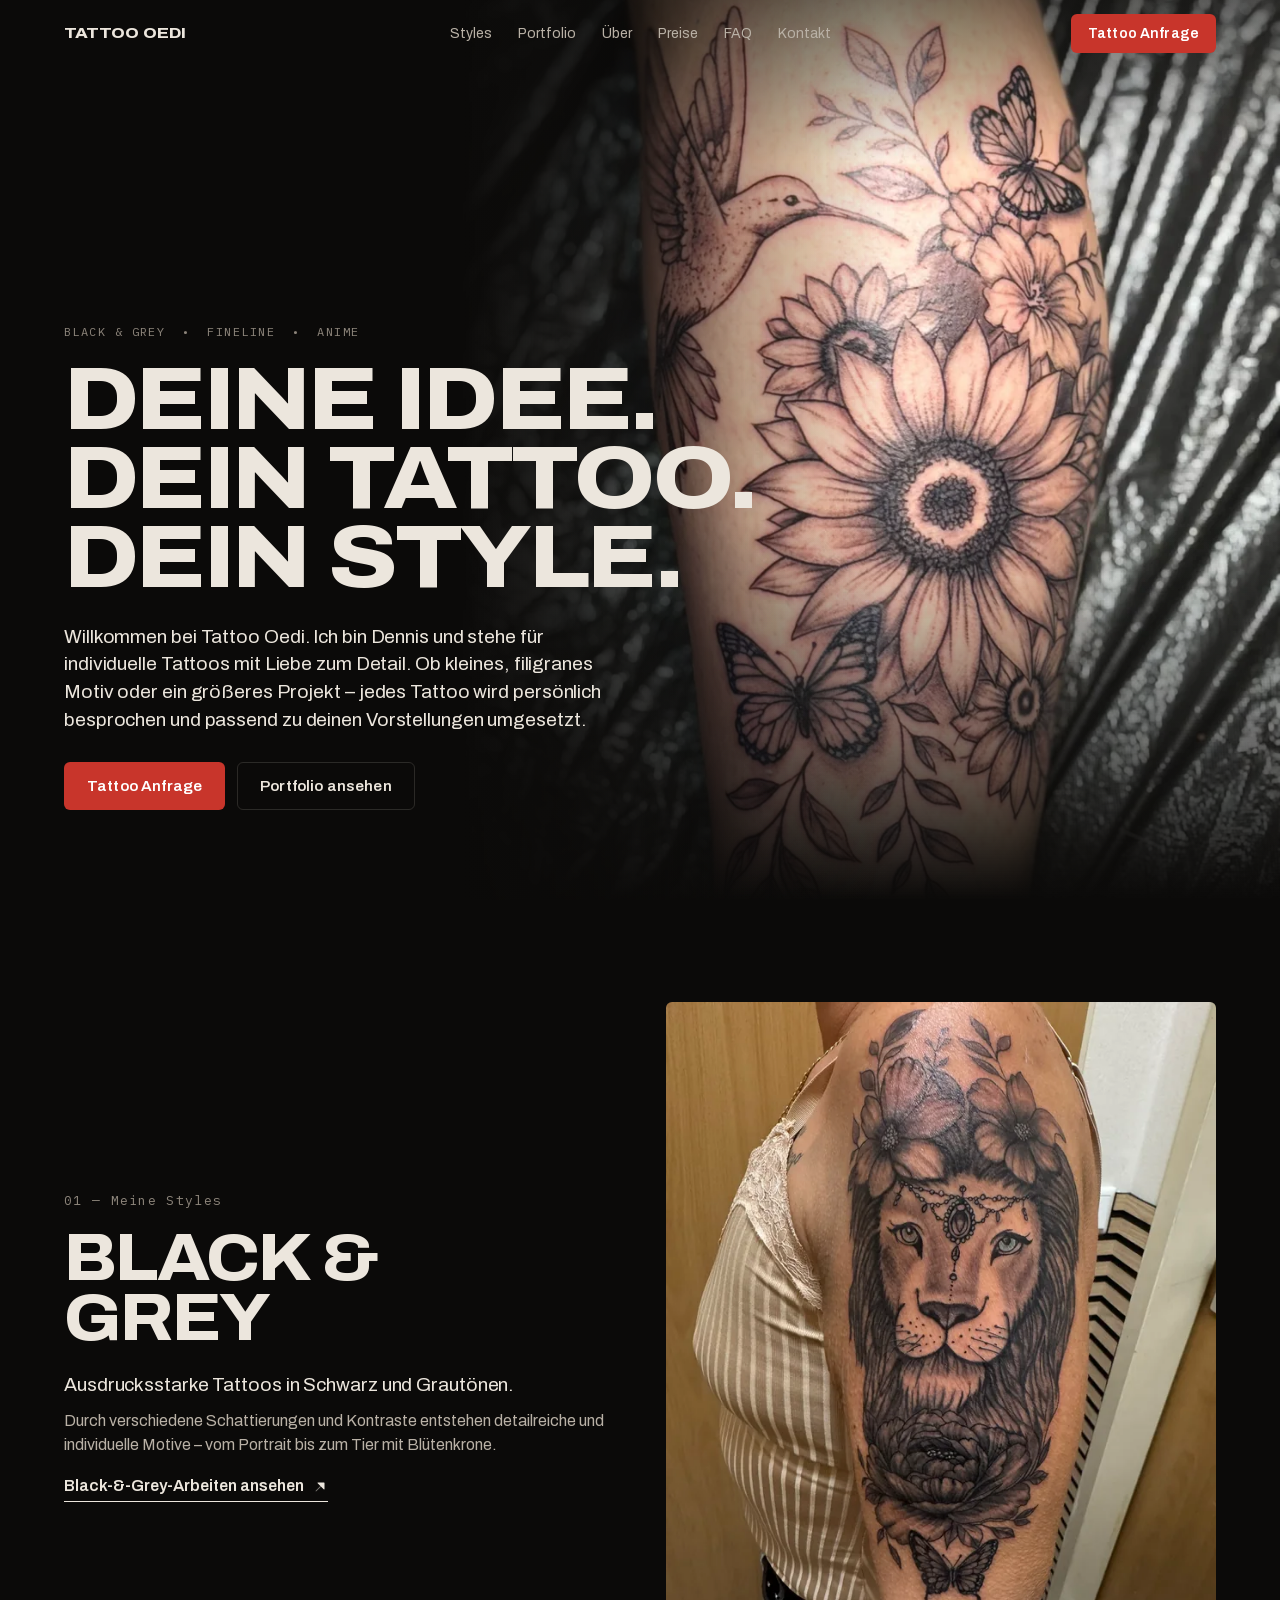
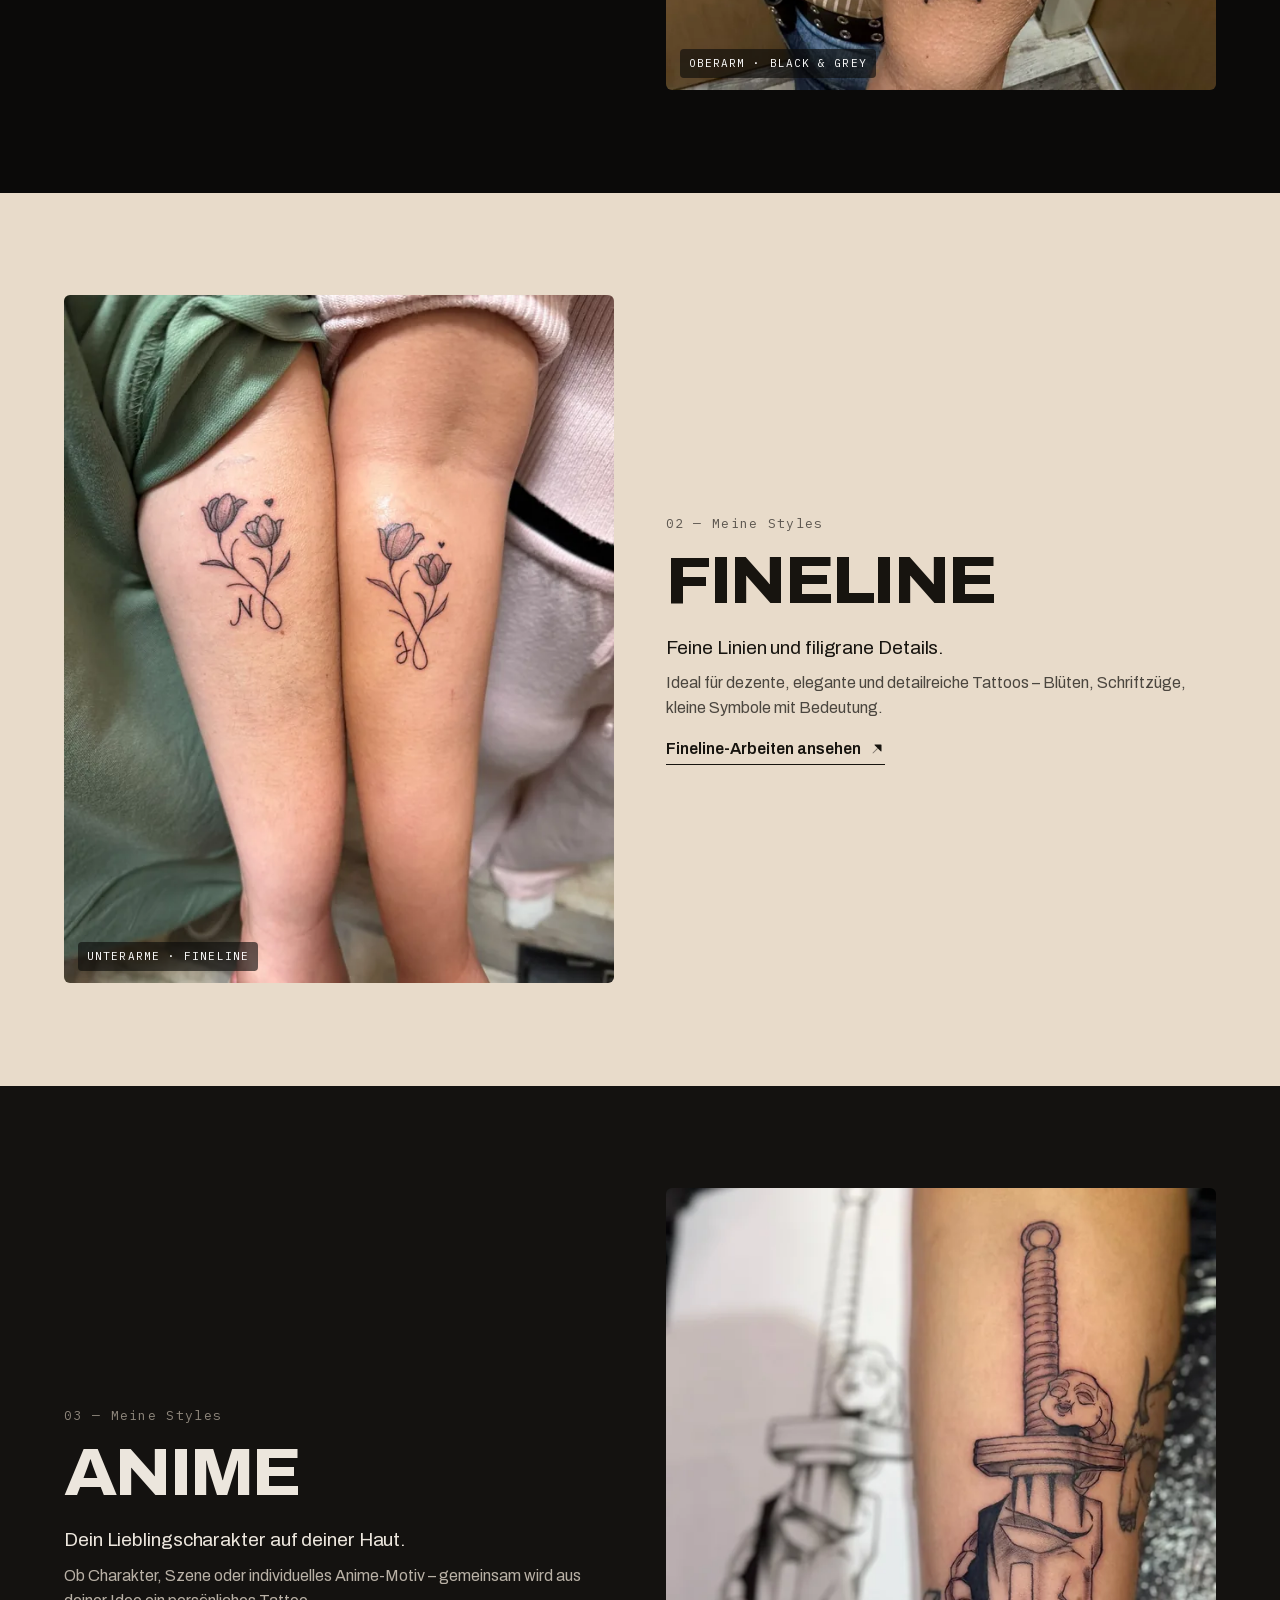
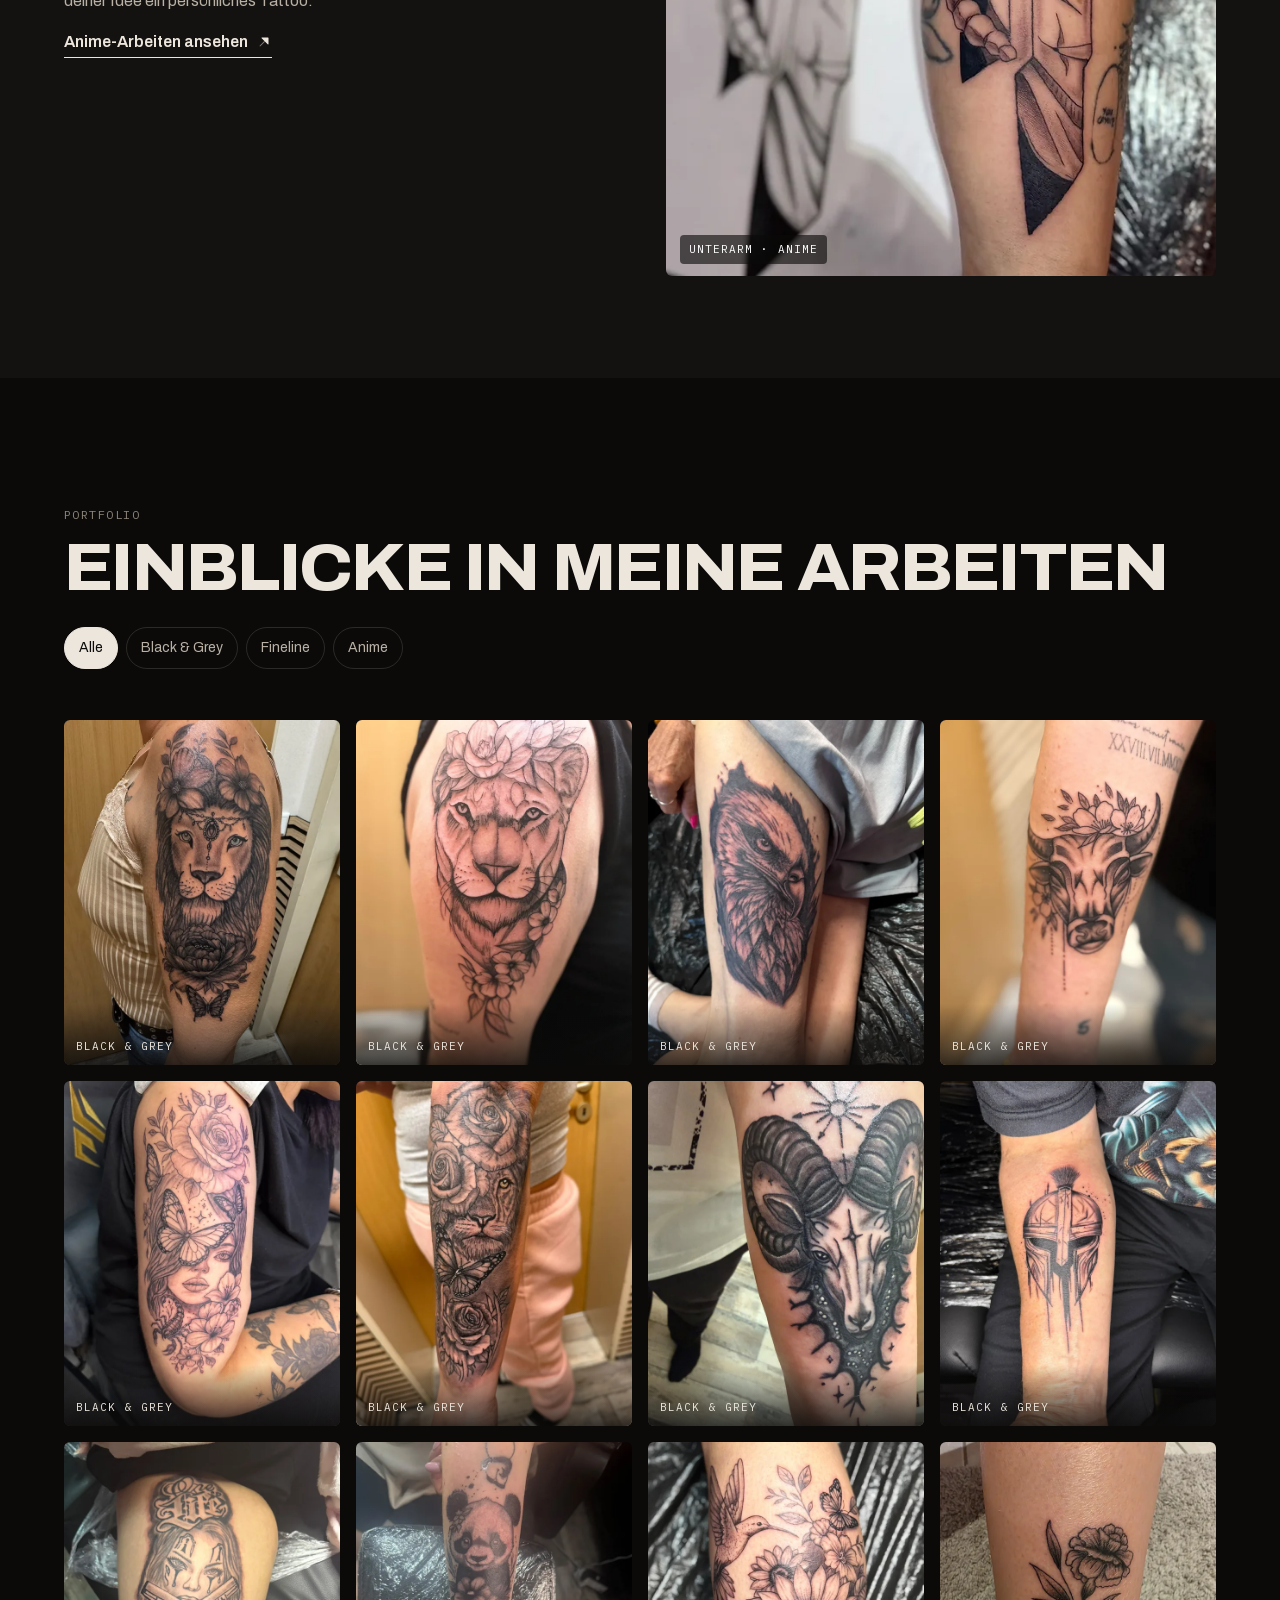
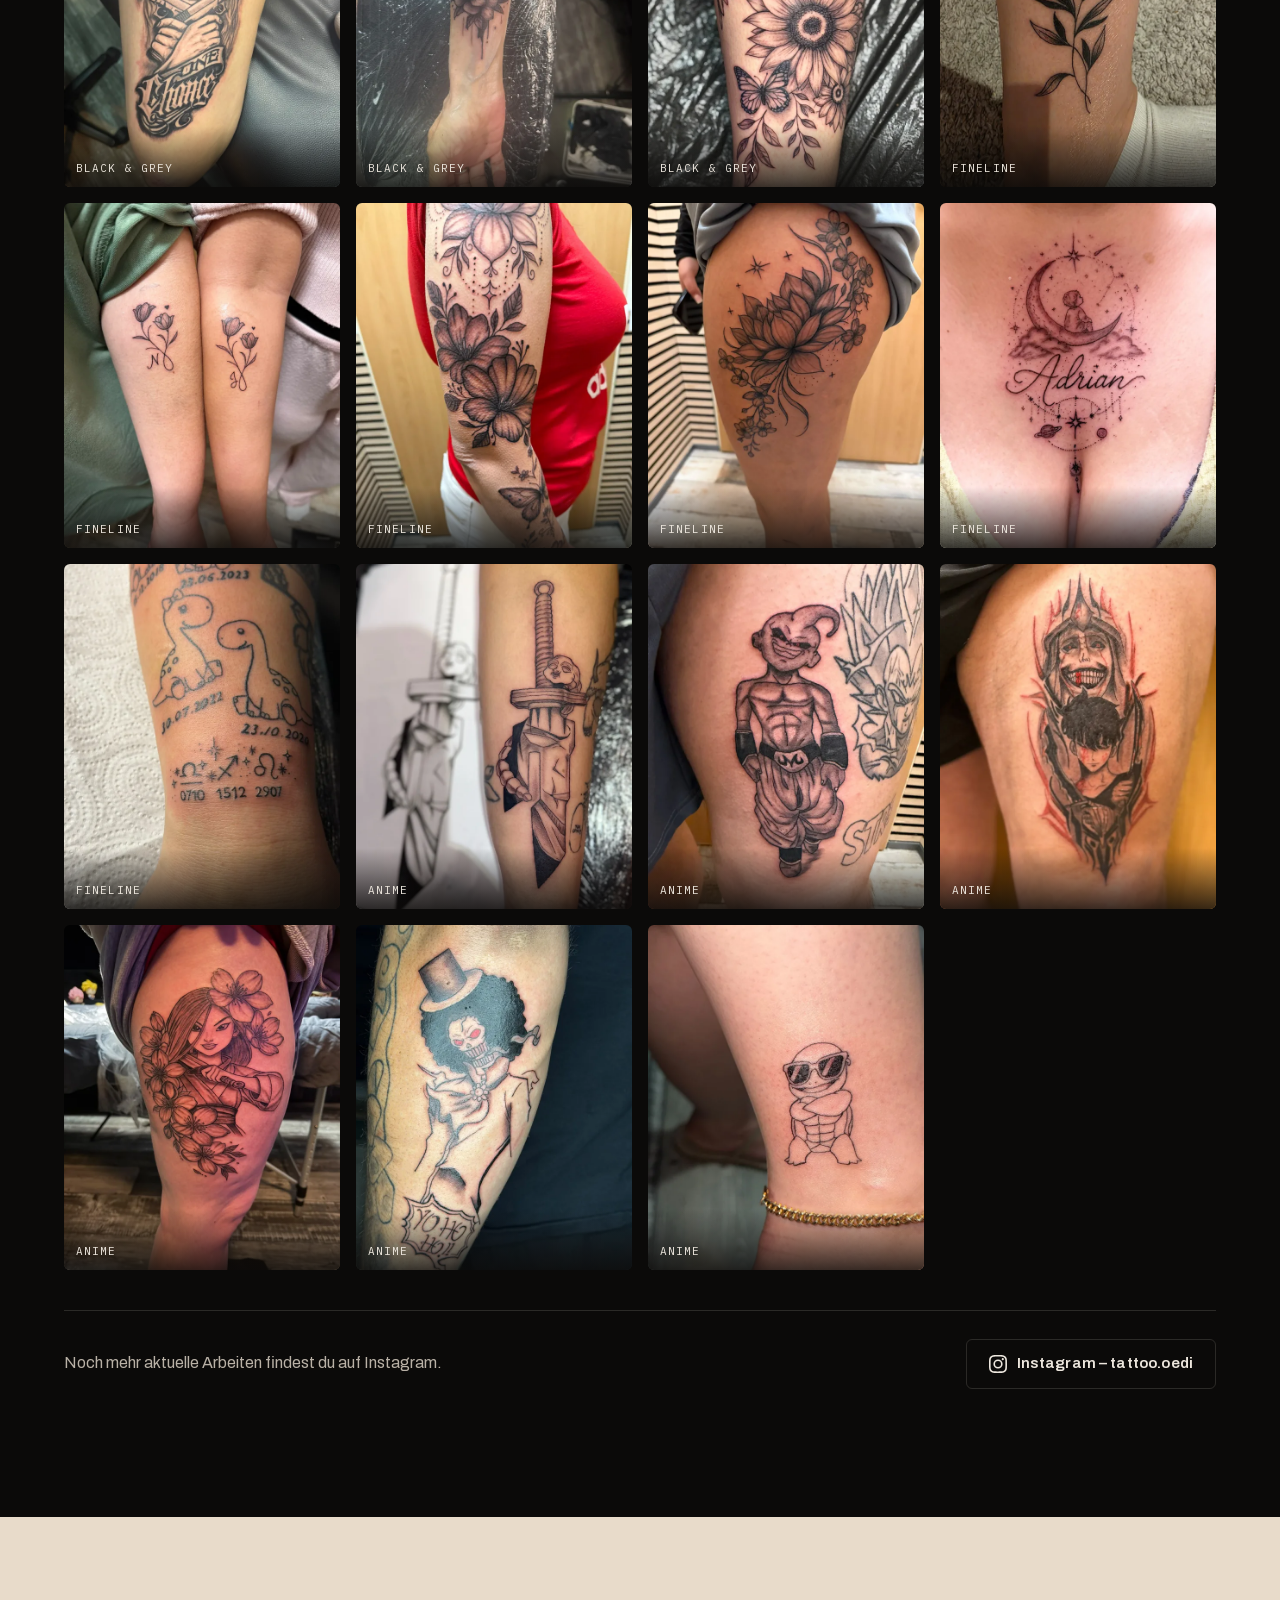
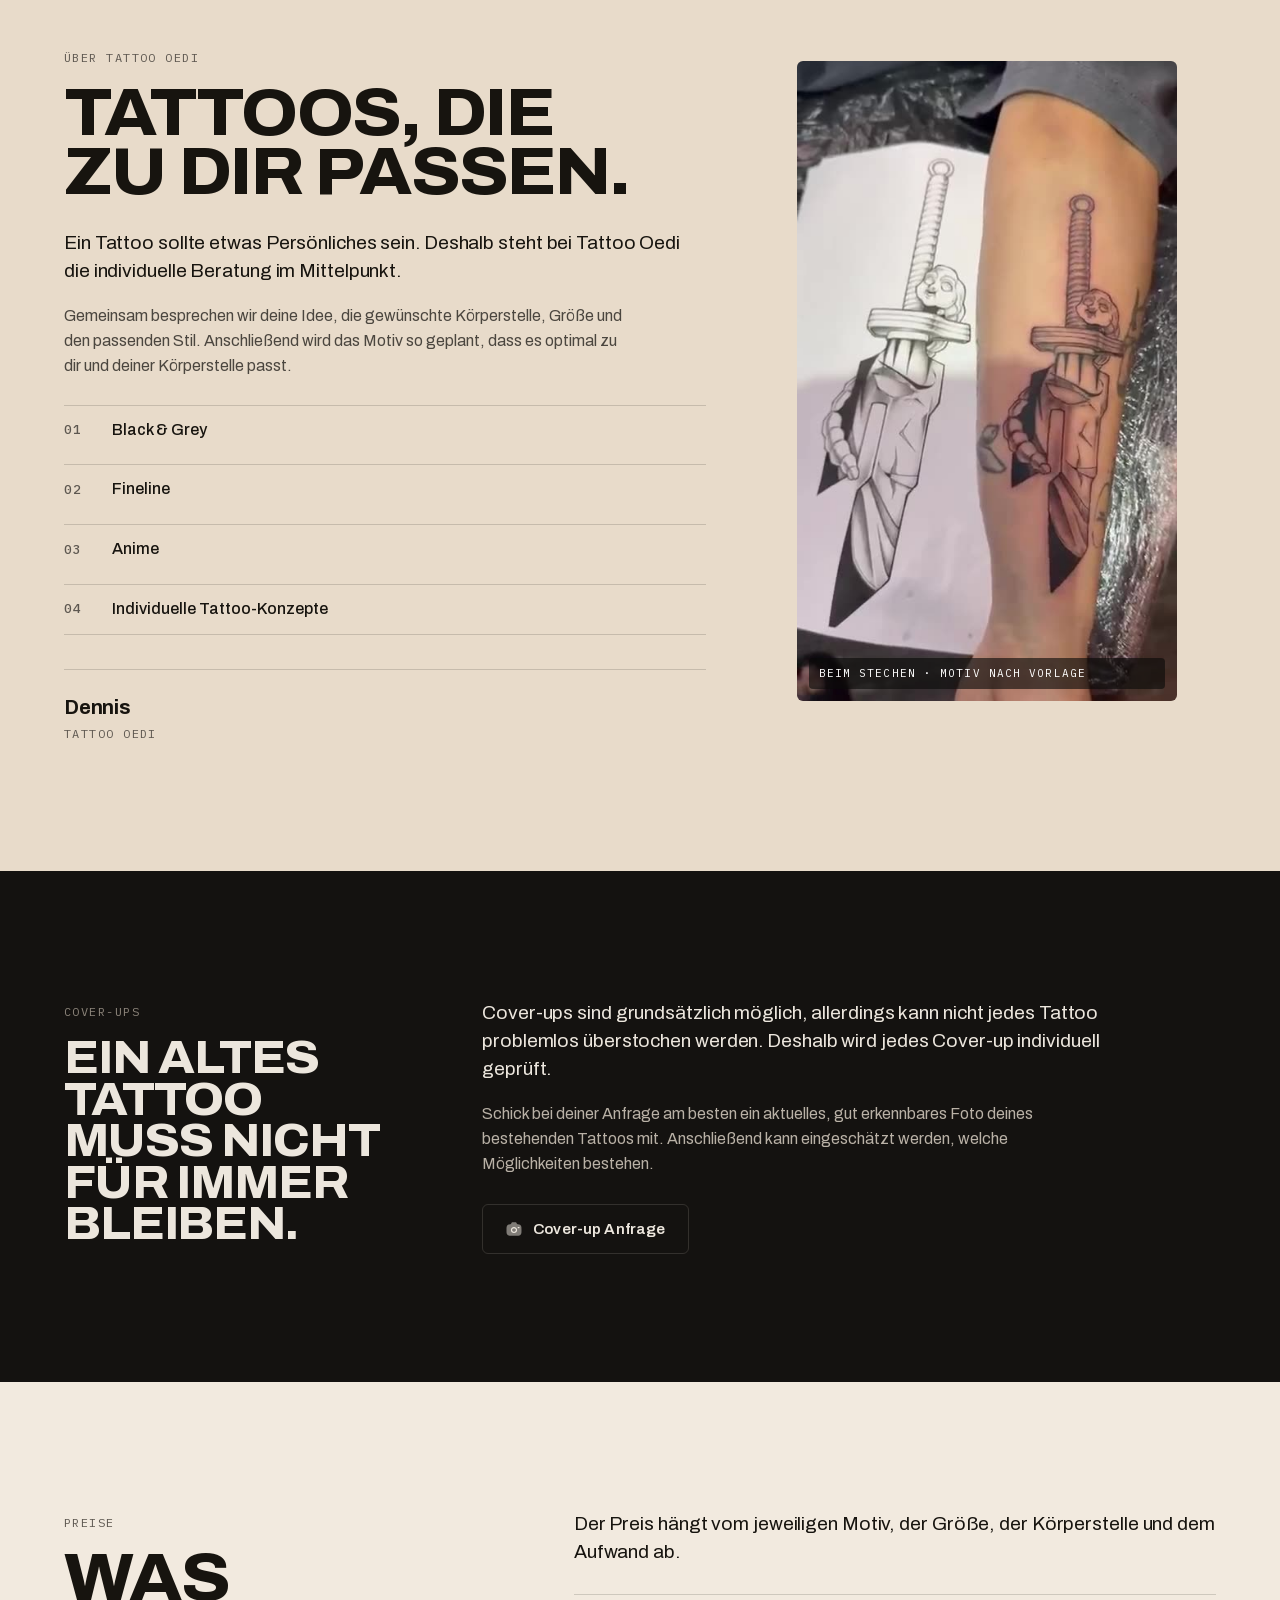
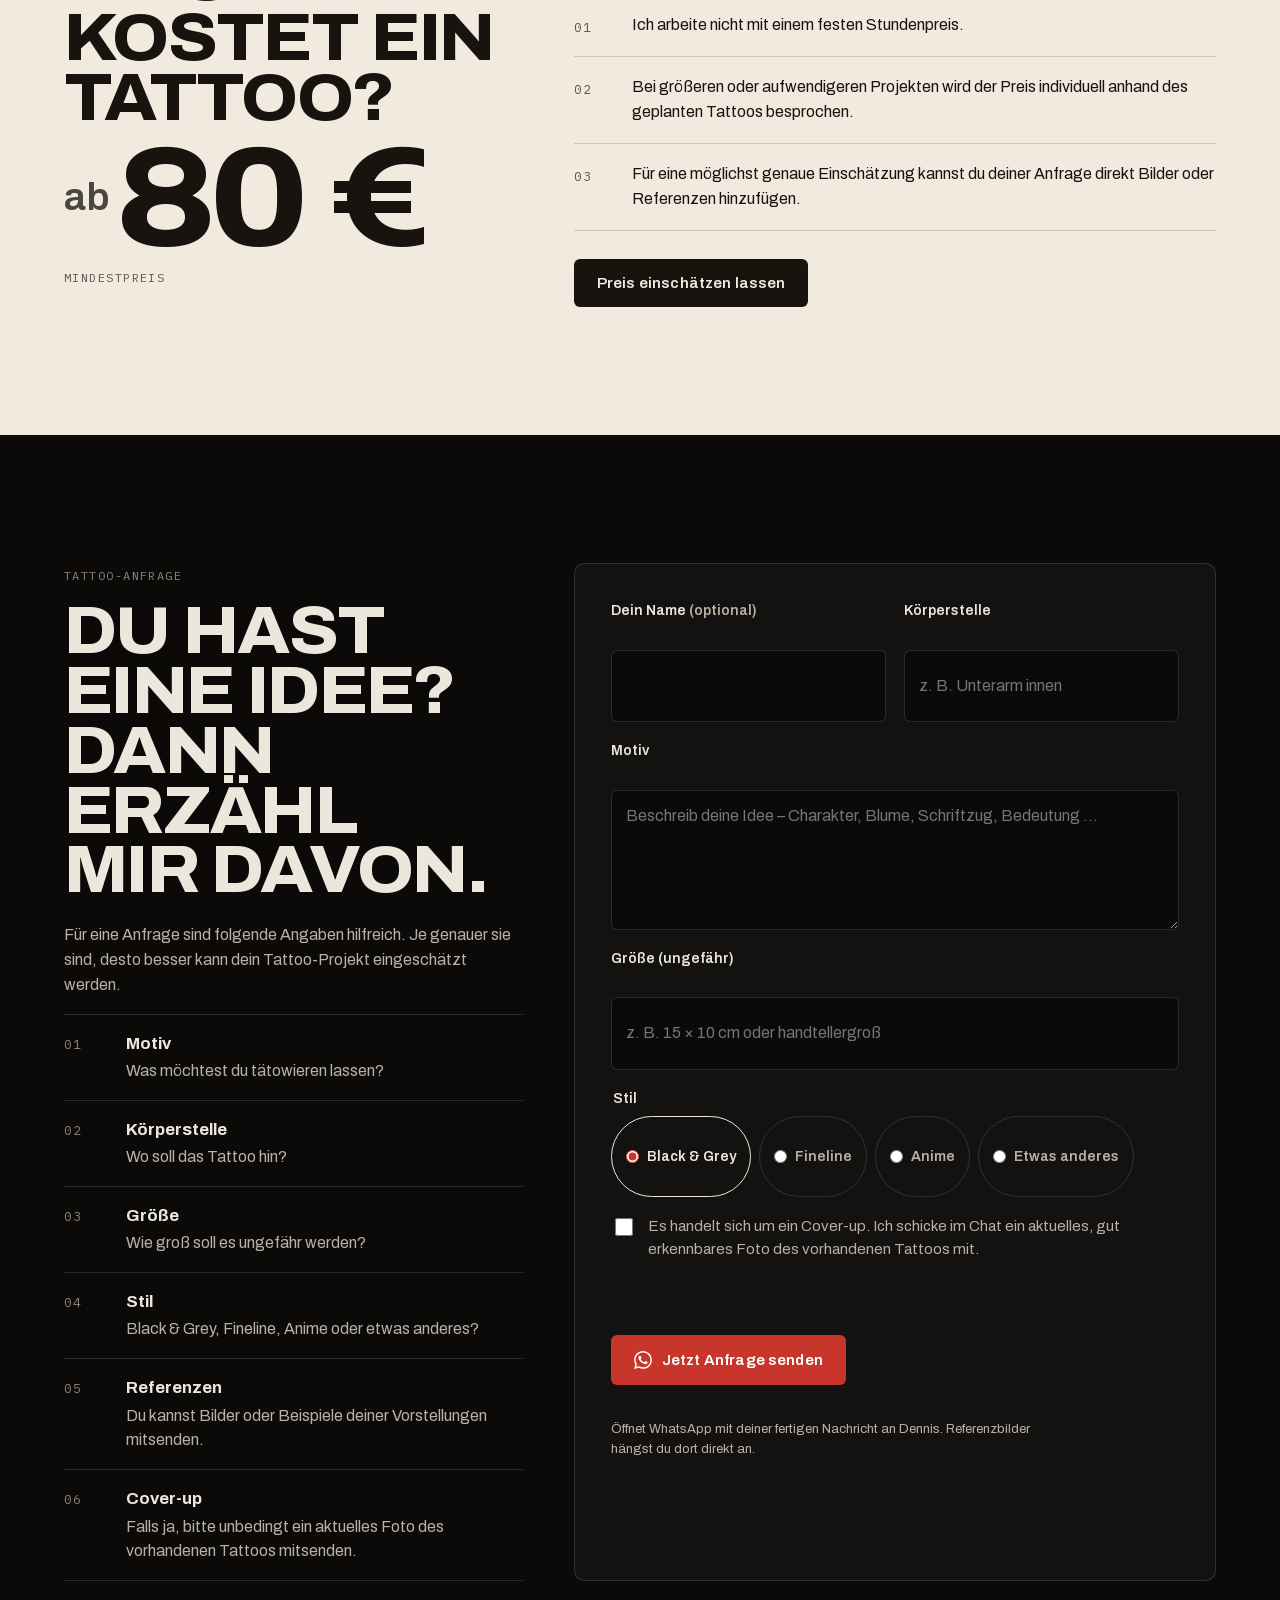
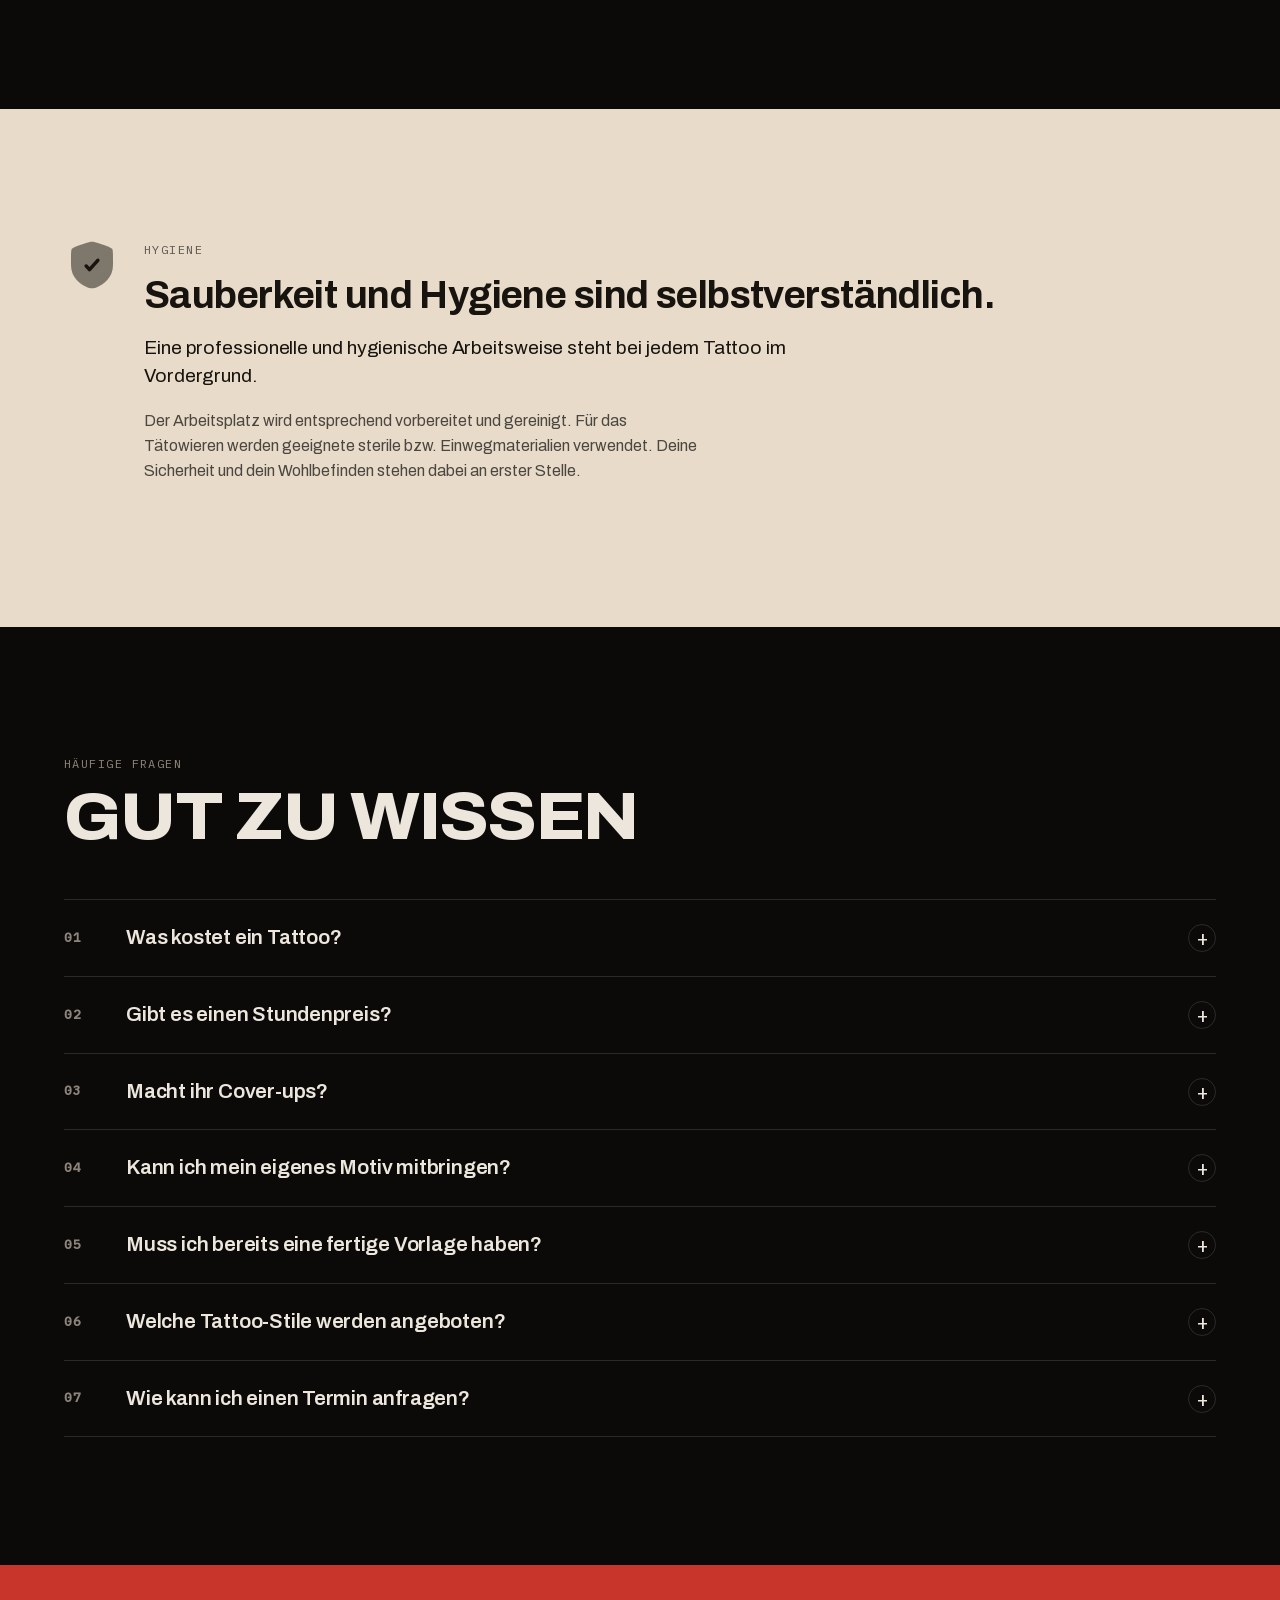
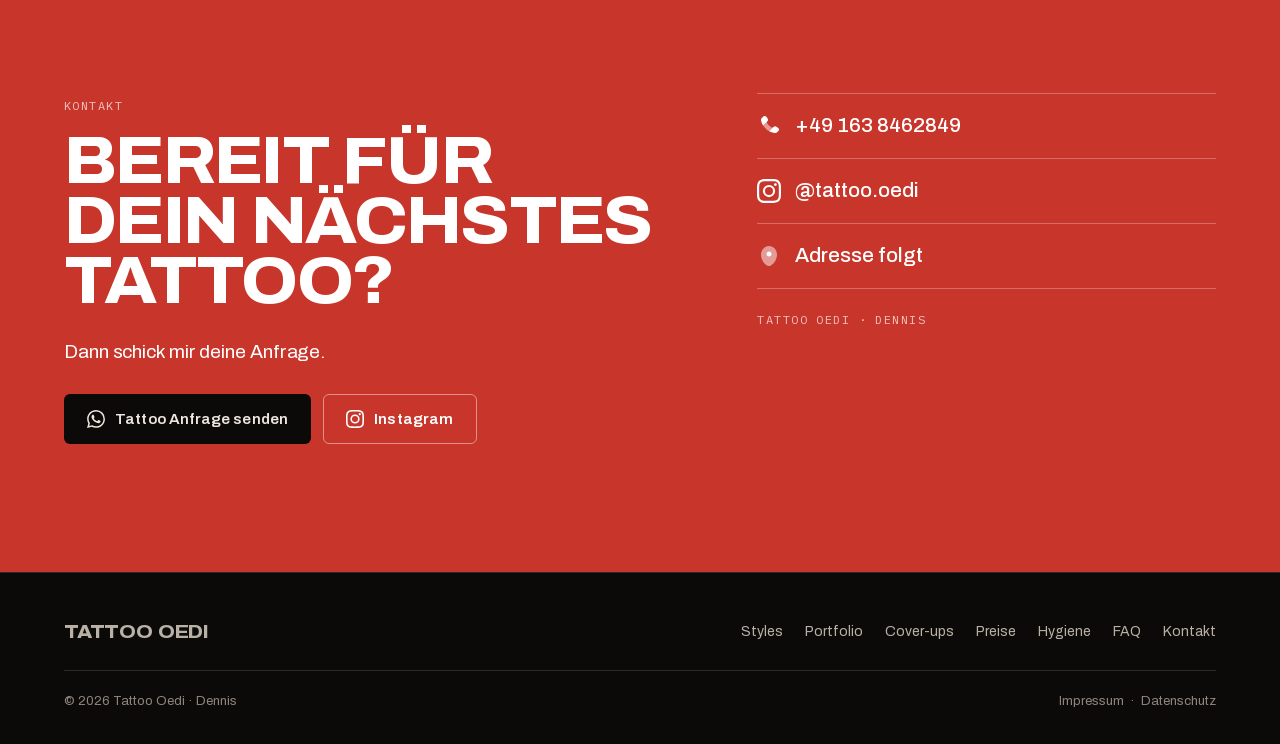
==== index.html @ dd29637d "Publish Tattoo Oedi website" ====
<!DOCTYPE html>
<html lang="de">
<head>
<meta charset="utf-8">
<meta name="viewport" content="width=device-width, initial-scale=1">
<title>Tattoo Oedi – Black & Grey, Fineline & Anime Tattoos von Dennis</title>
<meta name="description" content="Tattoo Oedi: individuelle Tattoos mit Liebe zum Detail. Schwerpunkt Black & Grey, Fineline und Anime. Persönliche Beratung, Cover-ups nach Prüfung, Mindestpreis 80 €. Anfrage direkt per WhatsApp.">
<meta property="og:title" content="Tattoo Oedi – Deine Idee. Dein Tattoo. Dein Style.">
<meta property="og:description" content="Black & Grey · Fineline · Anime. Individuelle Tattoos von Dennis. Anfrage direkt per WhatsApp.">
<meta property="og:type" content="website">
<meta property="og:image" content="img-loewe-blumen-1200.webp">
<meta name="theme-color" content="#0b0a09">
<link rel="icon" href="data:image/svg+xml,%3Csvg xmlns='http://www.w3.org/2000/svg' viewBox='0 0 64 64'%3E%3Crect width='64' height='64' fill='%230b0a09'/%3E%3Ctext x='32' y='44' font-family='Arial Black,Arial' font-weight='900' font-size='34' fill='%23ece6dd' text-anchor='middle'%3ETO%3C/text%3E%3C/svg%3E">
<style>
/* Schriften lokal (SIL Open Font License): Archivo, IBM Plex Mono */
@font-face{font-family:'Archivo';font-style:normal;font-weight:100 900;font-stretch:62% 125%;font-display:swap;src:url(fonts-archivo-100-900-latin-ext.woff2) format('woff2');unicode-range:U+0100-02BA, U+02BD-02C5, U+02C7-02CC, U+02CE-02D7, U+02DD-02FF, U+0304, U+0308, U+0329, U+1D00-1DBF, U+1E00-1E9F, U+1EF2-1EFF, U+2020, U+20A0-20AB, U+20AD-20C0, U+2113, U+2C60-2C7F, U+A720-A7FF}
@font-face{font-family:'Archivo';font-style:normal;font-weight:100 900;font-stretch:62% 125%;font-display:swap;src:url(fonts-archivo-100-900-latin.woff2) format('woff2');unicode-range:U+0000-00FF, U+0131, U+0152-0153, U+02BB-02BC, U+02C6, U+02DA, U+02DC, U+0304, U+0308, U+0329, U+2000-206F, U+20AC, U+2122, U+2191, U+2193, U+2212, U+2215, U+FEFF, U+FFFD}
@font-face{font-family:'IBM Plex Mono';font-style:normal;font-weight:400;font-display:swap;src:url(fonts-ibm-plex-mono-400-latin-ext.woff2) format('woff2');unicode-range:U+0100-02BA, U+02BD-02C5, U+02C7-02CC, U+02CE-02D7, U+02DD-02FF, U+0304, U+0308, U+0329, U+1D00-1DBF, U+1E00-1E9F, U+1EF2-1EFF, U+2020, U+20A0-20AB, U+20AD-20C0, U+2113, U+2C60-2C7F, U+A720-A7FF}
@font-face{font-family:'IBM Plex Mono';font-style:normal;font-weight:400;font-display:swap;src:url(fonts-ibm-plex-mono-400-latin.woff2) format('woff2');unicode-range:U+0000-00FF, U+0131, U+0152-0153, U+02BB-02BC, U+02C6, U+02DA, U+02DC, U+0304, U+0308, U+0329, U+2000-206F, U+20AC, U+2122, U+2191, U+2193, U+2212, U+2215, U+FEFF, U+FFFD}
@font-face{font-family:'IBM Plex Mono';font-style:normal;font-weight:500;font-display:swap;src:url(fonts-ibm-plex-mono-500-latin-ext.woff2) format('woff2');unicode-range:U+0100-02BA, U+02BD-02C5, U+02C7-02CC, U+02CE-02D7, U+02DD-02FF, U+0304, U+0308, U+0329, U+1D00-1DBF, U+1E00-1E9F, U+1EF2-1EFF, U+2020, U+20A0-20AB, U+20AD-20C0, U+2113, U+2C60-2C7F, U+A720-A7FF}
@font-face{font-family:'IBM Plex Mono';font-style:normal;font-weight:500;font-display:swap;src:url(fonts-ibm-plex-mono-500-latin.woff2) format('woff2');unicode-range:U+0000-00FF, U+0131, U+0152-0153, U+02BB-02BC, U+02C6, U+02DA, U+02DC, U+0304, U+0308, U+0329, U+2000-206F, U+20AC, U+2122, U+2191, U+2193, U+2212, U+2215, U+FEFF, U+FFFD}

/* ============ Tokens ============ */
:root{
  --ink:#0b0a09;            /* Seite: wie die schwarze Abdeckfolie */
  --ink-2:#141210;          /* dunkle Panels */
  --ink-3:#1d1a17;          /* Controls auf dunkel */
  --skin:#e8dbca;           /* helle Kapitel: Haut / Papier */
  --skin-2:#f2eadf;
  --skin-3:#d8c8b3;
  --graphite:#8d857b;       /* Schattierung, Labels */
  --graphite-2:#5d5750;
  --fg:#ece6dd;             /* Text auf dunkel */
  --fg-dim:#b9b1a6;
  --fg-dark:#17140f;        /* Text auf hell */
  --fg-dark-dim:#4b463f;
  --red:#c8352b;            /* Stencil-Rot – nur Signal */
  --red-deep:#a92a22;
  --line:rgba(236,230,221,.14);
  --line-dark:rgba(23,20,15,.16);
  --radius:6px;
  --ease:cubic-bezier(.22,.61,.36,1);
  --ease-out:cubic-bezier(.16,1,.3,1);
  --font-display:"Archivo",system-ui,"Helvetica Neue",Arial,sans-serif;
  --font-text:"Archivo",system-ui,"Helvetica Neue",Arial,sans-serif;
  --font-mono:"IBM Plex Mono",ui-monospace,SFMono-Regular,Menlo,monospace;
  --gutter:clamp(20px,5vw,64px);
  --max:1360px;
}
*{box-sizing:border-box}
html{scroll-behavior:smooth;-webkit-text-size-adjust:100%}
@media (prefers-reduced-motion:reduce){html{scroll-behavior:auto}}
body{margin:0;background:var(--ink);color:var(--fg);font-family:var(--font-text);font-size:clamp(16px,1.05vw,18px);line-height:1.55;font-variation-settings:"wdth" 100;-webkit-font-smoothing:antialiased}
img,video{max-width:100%;display:block}
a{color:inherit}
:focus-visible{outline:2px solid var(--red);outline-offset:3px}
.light :focus-visible,.light-2 :focus-visible{outline-color:var(--fg-dark)}
.sr-only{position:absolute;width:1px;height:1px;padding:0;margin:-1px;overflow:hidden;clip:rect(0,0,0,0);white-space:nowrap;border:0}
.skip{position:absolute;left:var(--gutter);top:-100px;background:var(--red);color:#fff;padding:10px 14px;z-index:100;border-radius:var(--radius)}
.skip:focus{top:12px}

/* ============ Type ============ */
h1,h2,h3{margin:0;font-family:var(--font-display);font-weight:800;letter-spacing:-.02em;line-height:.95;text-wrap:balance}
.display{font-size:clamp(44px,7vw,112px);font-variation-settings:"wdth" 112,"wght" 800;text-transform:uppercase;letter-spacing:-.03em;line-height:.88}
.h2{font-size:clamp(34px,5.2vw,76px);font-variation-settings:"wdth" 108,"wght" 780;text-transform:uppercase;letter-spacing:-.025em;line-height:.9}
.h2-s{font-size:clamp(30px,3.6vw,52px)}
.h3{font-size:clamp(22px,2.2vw,30px);font-weight:700;letter-spacing:-.015em;line-height:1.1}
.lead{font-size:clamp(18px,1.5vw,23px);line-height:1.45;max-width:34em;color:var(--fg);letter-spacing:-.005em}
.light .lead,.light-2 .lead{color:var(--fg-dark)}
p{margin:0 0 1em;max-width:62ch}
.dim{color:var(--fg-dim)} .light .dim,.light-2 .dim{color:var(--fg-dark-dim)}
.mono{font-family:var(--font-mono);font-size:12px;letter-spacing:.12em;text-transform:uppercase;color:var(--graphite)}
.light .mono,.light-2 .mono{color:var(--graphite-2)}
.num{font-family:var(--font-mono);font-size:13px;letter-spacing:.1em;color:var(--graphite);}
.light .num,.light-2 .num{color:var(--graphite-2)}

/* ============ Layout ============ */
.wrap{max-width:var(--max);margin:0 auto;padding-left:var(--gutter);padding-right:var(--gutter)}
section{position:relative}
.section{padding:clamp(72px,10vw,150px) 0}
.light{background:var(--skin);color:var(--fg-dark)}
.light-2{background:var(--skin-2);color:var(--fg-dark)}
.dark-2{background:var(--ink-2)}
.hair{border-top:1px solid var(--line)} .light .hair,.light-2 .hair{border-color:var(--line-dark)}
.grid{display:grid;gap:clamp(24px,4vw,64px)}
@media (min-width:900px){.grid-2{grid-template-columns:1fr 1fr}.grid-5-7{grid-template-columns:5fr 7fr}.grid-7-5{grid-template-columns:7fr 5fr}.grid-4-8{grid-template-columns:4fr 8fr}}
.head{display:flex;flex-wrap:wrap;align-items:end;justify-content:space-between;gap:28px 40px;margin-bottom:clamp(32px,4vw,56px)}
.head .mono{margin-bottom:14px;display:block}

/* ============ Buttons ============ */
.btn{--bg:var(--fg);--fgc:var(--ink);display:inline-flex;align-items:center;gap:10px;padding:15px 22px;border-radius:var(--radius);background:var(--bg);color:var(--fgc);text-decoration:none;font-weight:600;font-size:15px;letter-spacing:.01em;border:1px solid transparent;cursor:pointer;transition:transform .18s var(--ease),background .18s var(--ease),color .18s var(--ease),border-color .18s var(--ease);font-family:inherit;line-height:1.1}
.btn svg{width:18px;height:18px;flex:none}
.btn:hover{transform:translateY(-1px)}
.btn:active{transform:translateY(0)}
.btn-red{--bg:var(--red);--fgc:#fff}
.btn-red:hover{--bg:var(--red-deep)}
.btn-ghost{--bg:transparent;--fgc:var(--fg);border-color:var(--line)}
.btn-ghost:hover{border-color:var(--fg)}
.light .btn-ghost,.light-2 .btn-ghost{--fgc:var(--fg-dark);border-color:var(--line-dark)}
.light .btn-ghost:hover,.light-2 .btn-ghost:hover{border-color:var(--fg-dark)}
.btn-dark{--bg:var(--fg-dark);--fgc:var(--skin-2)}
.btn-dark:hover{--bg:#000}
.btn-row{display:flex;flex-wrap:wrap;gap:12px;margin-top:28px}
.link{display:inline-flex;align-items:center;gap:8px;text-decoration:none;font-weight:600;border-bottom:1px solid currentColor;padding-bottom:2px;transition:gap .18s var(--ease)}
.link:hover{gap:12px}
.link svg{width:16px;height:16px}

/* ============ Nav ============ */
.nav{position:fixed;inset:0 0 auto 0;z-index:50;display:grid;grid-template-columns:1fr auto 1fr;align-items:center;padding:14px var(--gutter);transition:background .3s var(--ease),border-color .3s var(--ease);border-bottom:1px solid transparent}
.nav.solid{background:rgba(11,10,9,.86);backdrop-filter:blur(10px);-webkit-backdrop-filter:blur(10px);border-color:var(--line)}
.brand{font-family:var(--font-display);font-variation-settings:"wdth" 115,"wght" 800;text-transform:uppercase;letter-spacing:-.01em;text-decoration:none;font-size:15px;justify-self:start;line-height:1}
.nav ul{list-style:none;margin:0;padding:0;display:flex;gap:26px}
.nav ul a{text-decoration:none;font-size:14px;color:var(--fg-dim);transition:color .18s}
.nav ul a:hover{color:var(--fg)}
.nav .btn{padding:11px 16px;font-size:14px;justify-self:end}
.menu-btn{display:none;justify-self:end;background:transparent;border:1px solid var(--line);color:var(--fg);border-radius:var(--radius);padding:9px 12px;font:inherit;font-size:13px;cursor:pointer}
@media (max-width:899px){
  .nav{grid-template-columns:1fr auto auto;gap:10px}
  .nav ul{display:none}
  .nav .btn{display:none}
  .menu-btn{display:inline-flex}
  .nav.open ul{display:flex;position:absolute;left:0;right:0;top:100%;flex-direction:column;gap:0;background:var(--ink);border-bottom:1px solid var(--line);padding:8px var(--gutter) 20px}
  .nav.open ul a{display:block;padding:14px 0;font-size:20px;border-top:1px solid var(--line);color:var(--fg)}
  .nav.open ul li:first-child a{border-top:0}
  .nav.open{background:var(--ink)}
}

/* ============ Hero ============ */
.hero{min-height:100svh;display:grid;align-items:end;position:relative;overflow:clip;padding-top:72px}
.hero-media{position:absolute;inset:0 0 0 36%;z-index:0}
.hero-media img{width:100%;height:100%;object-fit:cover;object-position:70% 40%}
.hero-media::after{content:"";position:absolute;inset:0;
  background:
    linear-gradient(to right,var(--ink) 0%,rgba(11,10,9,.85) 14%,rgba(11,10,9,.3) 34%,transparent 52%),
    linear-gradient(to top,var(--ink) 0%,rgba(11,10,9,.55) 18%,transparent 42%),
    linear-gradient(to bottom,rgba(11,10,9,.55) 0%,transparent 18%)}
.hero-copy{position:relative;z-index:1;width:100%;padding-bottom:clamp(40px,7vw,96px);padding-top:clamp(120px,22vh,220px)}
.hero .display{max-width:11ch;margin:18px 0 26px}
.hero .lead{max-width:30em}
@media (max-width:899px){
  .hero{align-items:start;min-height:auto}
  .hero-media{position:relative;inset:auto;aspect-ratio:3/4;max-height:70svh}
  .hero-media img{object-position:50% 40%}
  .hero-media::after{background:linear-gradient(to top,var(--ink) 0%,rgba(11,10,9,.6) 30%,transparent 60%),linear-gradient(to bottom,rgba(11,10,9,.5) 0%,transparent 20%)}
  .hero-copy{padding-top:0;margin-top:-90px}
}

/* ============ Style chapters ============ */
.chapter{padding:clamp(56px,8vw,120px) 0}
.chapter .grid{align-items:center}
.chapter figure{margin:0;position:relative;aspect-ratio:4/5;overflow:hidden;border-radius:var(--radius);background:var(--ink-3)}
.light .chapter figure{background:var(--skin-3)}
.chapter figure img{width:100%;height:100%;object-fit:cover;transition:transform .7s var(--ease)}
.chapter figure:hover img{transform:scale(1.02)}
.chapter figcaption{position:absolute;left:14px;bottom:12px;font-family:var(--font-mono);font-size:11px;letter-spacing:.1em;text-transform:uppercase;color:#fff;background:rgba(11,10,9,.62);padding:6px 9px;border-radius:4px}
.chapter .num{display:block;margin-bottom:18px}
.chapter .h2{margin-bottom:22px}
.chapter .lead{margin-bottom:10px}
@media (min-width:900px){.chapter.flip .grid > :first-child{order:2}}
.marks{list-style:none;padding:0;margin:26px 0 0;display:grid;gap:10px}
.marks li{display:flex;gap:14px;align-items:center;padding:12px 0;border-top:1px solid var(--line-dark);font-weight:500}
.marks li:last-child{border-bottom:1px solid var(--line-dark)}
.marks .num{width:34px;flex:none}

/* ============ Portfolio ============ */
.filters{display:flex;flex-wrap:wrap;gap:8px}
.chip{background:transparent;border:1px solid var(--line);color:var(--fg-dim);padding:9px 14px;border-radius:999px;font:inherit;font-size:14px;cursor:pointer;transition:all .18s var(--ease)}
.chip:hover{color:var(--fg);border-color:var(--fg)}
.chip[aria-pressed="true"]{background:var(--fg);color:var(--ink);border-color:var(--fg)}
.gallery{display:grid;grid-template-columns:repeat(2,1fr);gap:10px}
@media (min-width:640px){.gallery{grid-template-columns:repeat(3,1fr);gap:14px}}
@media (min-width:1100px){.gallery{grid-template-columns:repeat(4,1fr);gap:16px}}
.gallery figure{margin:0;position:relative;aspect-ratio:4/5;overflow:hidden;border-radius:var(--radius);background:var(--ink-3)}
.gallery figure[hidden]{display:none}
.gallery button{all:unset;display:block;width:100%;height:100%;cursor:zoom-in}
.gallery button:focus-visible{outline:2px solid var(--red);outline-offset:-2px}
.gallery img{width:100%;height:100%;object-fit:cover;transition:transform .7s var(--ease),opacity .6s}
.gallery figure:hover img{transform:scale(1.03)}
.gallery figcaption{position:absolute;left:0;right:0;bottom:0;padding:34px 12px 10px;font-family:var(--font-mono);font-size:11px;letter-spacing:.1em;text-transform:uppercase;color:var(--fg);background:linear-gradient(to top,rgba(11,10,9,.8),transparent);pointer-events:none}
.gallery-foot{display:flex;flex-wrap:wrap;justify-content:space-between;align-items:center;gap:20px;margin-top:40px;padding-top:28px;border-top:1px solid var(--line)}
.count{font-family:var(--font-mono);font-size:13px;color:var(--graphite);letter-spacing:.08em}

/* Lightbox */
dialog.lb{border:0;padding:0;background:transparent;max-width:100vw;max-height:100vh;width:100vw;height:100vh;margin:0;color:var(--fg)}
dialog.lb::backdrop{background:rgba(11,10,9,.94)}
.lb-inner{display:grid;grid-template-rows:minmax(0,1fr) auto;height:100%;padding:64px var(--gutter) 24px;gap:14px}
.lb-inner img{width:100%;height:100%;min-height:0;object-fit:contain;border-radius:var(--radius)}
.lb-bar{display:flex;justify-content:space-between;align-items:center;gap:16px;flex-wrap:wrap}
.lb-bar p{margin:0;font-size:15px;color:var(--fg-dim)}
.lb-ctl{display:flex;gap:8px}
.icon-btn{background:var(--ink-3);border:1px solid var(--line);color:var(--fg);border-radius:var(--radius);width:44px;height:44px;display:grid;place-items:center;cursor:pointer}
.icon-btn:hover{border-color:var(--fg)}
.icon-btn svg{width:22px;height:22px}
.lb-close{position:absolute;top:14px;right:var(--gutter)}

/* ============ About ============ */
.about-media{position:relative;aspect-ratio:9/16;max-height:640px;border-radius:var(--radius);overflow:hidden;background:var(--skin-3);justify-self:center;width:min(100%,380px)}
.about-media video,.about-media img{width:100%;height:100%;object-fit:cover}
.about-media figcaption{position:absolute;left:12px;right:12px;bottom:12px;font-family:var(--font-mono);font-size:11px;letter-spacing:.1em;text-transform:uppercase;color:#fff;background:rgba(11,10,9,.62);padding:7px 10px;border-radius:4px}
.sig{margin-top:34px;padding-top:22px;border-top:1px solid var(--line-dark);display:flex;flex-direction:column;gap:2px}
.sig strong{font-size:20px;letter-spacing:-.01em}

/* ============ Cover-ups / Preise ============ */
.big-price{font-family:var(--font-display);font-variation-settings:"wdth" 112,"wght" 800;font-size:clamp(64px,11vw,168px);line-height:.85;letter-spacing:-.04em;margin:10px 0 6px}
.big-price small{font-size:.28em;font-weight:600;letter-spacing:0;font-variation-settings:"wdth" 100,"wght" 600;vertical-align:.9em;margin-right:.15em;color:var(--fg-dark-dim)}
.facts{list-style:none;margin:28px 0 0;padding:0;display:grid;gap:0}
.facts li{padding:18px 0;border-top:1px solid var(--line-dark);display:grid;grid-template-columns:44px 1fr;gap:14px;align-items:start}
.facts li:last-child{border-bottom:1px solid var(--line-dark)}
.facts .num{padding-top:5px}

/* ============ Anfrage ============ */
.steps{list-style:none;margin:0;padding:0;counter-reset:s}
.steps li{display:grid;grid-template-columns:48px 1fr;gap:14px;padding:16px 0;border-top:1px solid var(--line)}
.steps li:last-child{border-bottom:1px solid var(--line)}
.steps strong{display:block;font-size:17px;margin-bottom:2px}
.steps .num{padding-top:4px}
form{display:grid;gap:18px;background:var(--ink-2);border:1px solid var(--line);border-radius:10px;padding:clamp(20px,3vw,36px)}
.field{display:grid;gap:8px}
.field label,.field legend{font-size:14px;font-weight:600;color:var(--fg)}
.field .hint{font-size:13px;color:var(--fg-dim);margin:0}
input[type=text],textarea,select{width:100%;background:var(--ink);border:1px solid var(--line);color:var(--fg);border-radius:var(--radius);padding:13px 14px;font:inherit;font-size:16px}
input[type=text]:focus,textarea:focus{border-color:var(--fg);outline:none}
textarea{min-height:120px;resize:vertical}
fieldset{border:0;padding:0;margin:0}
.radios{display:flex;flex-wrap:wrap;gap:8px;margin-top:6px}
.radios label{display:inline-flex;align-items:center;gap:8px;border:1px solid var(--line);border-radius:999px;padding:9px 14px;cursor:pointer;font-size:14px;color:var(--fg-dim)}
.radios input{accent-color:var(--red);margin:0}
.radios label:has(input:checked){border-color:var(--fg);color:var(--fg)}
.radios label:has(input:focus-visible){outline:2px solid var(--red);outline-offset:2px}
.check{display:flex;gap:12px;align-items:start;font-size:15px;color:var(--fg-dim)}
.check input{accent-color:var(--red);width:18px;height:18px;margin-top:3px;flex:none}
.form-foot{display:flex;flex-wrap:wrap;gap:14px 22px;align-items:center;justify-content:space-between;margin-top:6px}
.form-foot .hint{font-size:13px;color:var(--fg-dim);margin:0;max-width:34em}
.two{display:grid;gap:18px}
@media (min-width:640px){.two{grid-template-columns:1fr 1fr}}
.status{font-size:14px;color:var(--fg-dim);min-height:1.2em;margin:0}

/* ============ Hygiene ============ */
.hyg{display:grid;gap:24px;align-items:start}
@media (min-width:900px){.hyg{grid-template-columns:auto 1fr}}
.hyg svg{width:56px;height:56px;color:var(--fg-dark)}

/* ============ FAQ ============ */
.faq{border-top:1px solid var(--line)}
.faq details{border-bottom:1px solid var(--line)}
.faq summary{list-style:none;cursor:pointer;display:grid;grid-template-columns:48px 1fr auto;gap:14px;align-items:center;padding:22px 0;font-size:clamp(18px,1.6vw,22px);font-weight:600;letter-spacing:-.01em}
.faq summary::-webkit-details-marker{display:none}
.faq summary .plus{width:28px;height:28px;border:1px solid var(--line);border-radius:50%;display:grid;place-items:center;font-weight:400;font-size:20px;line-height:1;transition:transform .25s var(--ease),background .2s}
.faq details[open] summary .plus{transform:rotate(45deg);background:var(--fg);color:var(--ink)}
.faq details p{margin:0 0 24px 62px;color:var(--fg-dim);max-width:60ch}
.faq summary:hover{color:var(--fg)}
@media (max-width:640px){.faq summary{grid-template-columns:1fr auto}.faq summary .num{display:none}.faq details p{margin-left:0}}

/* ============ Kontakt ============ */
.contact{background:var(--red);color:#fff}
.contact .h2{color:#fff}
.contact .mono{color:rgba(255,255,255,.7)}
.contact .btn-dark{--bg:var(--ink);--fgc:var(--fg)}
.contact .btn-ghost{--fgc:#fff;border-color:rgba(255,255,255,.45)}
.contact .btn-ghost:hover{border-color:#fff}
.contact-list{list-style:none;padding:0;margin:0;display:grid;gap:0}
.contact-list li{display:flex;gap:14px;align-items:center;padding:16px 0;border-top:1px solid rgba(255,255,255,.28);font-size:clamp(18px,1.6vw,22px);font-weight:500}
.contact-list li:last-child{border-bottom:1px solid rgba(255,255,255,.28)}
.contact-list svg{width:24px;height:24px;flex:none}
.contact-list a{text-decoration:none}
.contact-list a:hover{text-decoration:underline}
.contact .lead{color:#fff}
.contact :focus-visible{outline-color:#fff}

/* ============ Footer ============ */
footer{padding:48px 0 32px;border-top:1px solid var(--line);font-size:14px;color:var(--fg-dim)}
footer .row{display:flex;flex-wrap:wrap;justify-content:space-between;gap:20px 40px;align-items:center}
footer ul{list-style:none;margin:0;padding:0;display:flex;flex-wrap:wrap;gap:8px 22px}
footer a{text-decoration:none}
footer a:hover{color:var(--fg)}
footer .brand{font-size:18px}
footer .legal{margin-top:28px;padding-top:20px;border-top:1px solid var(--line);display:flex;flex-wrap:wrap;gap:8px 24px;justify-content:space-between;font-size:13px;color:var(--graphite)}

/* ============ Motion ============ */
.reveal{opacity:0;transform:translateY(22px);transition:opacity .7s var(--ease),transform .7s var(--ease)}
.reveal.in{opacity:1;transform:none}
.reveal[data-delay="1"]{transition-delay:.08s}.reveal[data-delay="2"]{transition-delay:.16s}.reveal[data-delay="3"]{transition-delay:.24s}
.word-reveal__word{display:inline-block;opacity:0;transform:translate3d(0,20px,0);transition:opacity .8s var(--ease-out),transform .8s var(--ease-out);transition-delay:calc(var(--word-index)*.07s);will-change:opacity,transform}
.word-reveal.is-visible .word-reveal__word{opacity:1;transform:none}
html.js .word-reveal[data-word-reveal]:not(.is-ready){opacity:0}
@media (prefers-reduced-motion:reduce){
  .reveal{opacity:1;transform:none;transition:none}
  html.js .word-reveal[data-word-reveal]:not(.is-ready),.word-reveal__word{opacity:1;transform:none;transition:none}
  .chapter figure img,.gallery img,.btn{transition:none}
}
</style>
</head>
<body>
<a class="skip" href="#main">Zum Inhalt springen</a>

<header class="nav" id="nav">
  <a class="brand" href="#top" aria-label="Tattoo Oedi – Startseite">Tattoo Oedi</a>
  <nav aria-label="Hauptnavigation">
    <ul id="menu">
      <li><a href="#styles">Styles</a></li>
      <li><a href="#portfolio">Portfolio</a></li>
      <li><a href="#ueber">Über</a></li>
      <li><a href="#preise">Preise</a></li>
      <li><a href="#faq">FAQ</a></li>
      <li><a href="#kontakt">Kontakt</a></li>
    </ul>
  </nav>
  <a class="btn btn-red" href="#anfrage">Tattoo Anfrage</a>
  <button class="menu-btn" id="menuBtn" aria-expanded="false" aria-controls="menu">Menü</button>
</header>

<main id="main">
<!-- ============ HERO ============ -->
<section class="hero" id="top" aria-labelledby="hero-title">
  <div class="hero-media">
    <img src="img-hero-1600.webp" srcset="img-hero-900.webp 900w, img-hero-1600.webp 1600w" sizes="(max-width:899px) 100vw, 60vw" width="1600" height="2133" alt="Sonnenblumen mit Kolibri und Schmetterlingen in Black & Grey auf einem Unterarm, fotografiert auf schwarzer Abdeckfolie" fetchpriority="high">
  </div>
  <div class="wrap hero-copy">
    <p class="mono">Black &amp; Grey &nbsp;•&nbsp; Fineline &nbsp;•&nbsp; Anime</p>
    <h1 class="display word-reveal" id="hero-title" data-word-reveal>Deine Idee. Dein Tattoo. Dein Style.</h1>
    <p class="lead reveal">Willkommen bei Tattoo Oedi. Ich bin Dennis und stehe für individuelle Tattoos mit Liebe zum Detail. Ob kleines, filigranes Motiv oder ein größeres Projekt – jedes Tattoo wird persönlich besprochen und passend zu deinen Vorstellungen umgesetzt.</p>
    <div class="btn-row reveal" data-delay="1">
      <a class="btn btn-red" href="#anfrage">Tattoo Anfrage</a>
      <a class="btn btn-ghost" href="#portfolio">Portfolio ansehen</a>
    </div>
  </div>
</section>

<!-- ============ STYLES ============ -->
<section id="styles" aria-label="Meine Styles">
  <article class="chapter">
    <div class="wrap grid grid-2">
      <div class="reveal">
        <span class="num">01 — Meine Styles</span>
        <h2 class="h2">Black &amp;<br>Grey</h2>
        <p class="lead">Ausdrucksstarke Tattoos in Schwarz und Grautönen.</p>
        <p class="dim">Durch verschiedene Schattierungen und Kontraste entstehen detailreiche und individuelle Motive – vom Portrait bis zum Tier mit Blütenkrone.</p>
        <a class="link" href="#portfolio" data-filter-link="bg">Black-&amp;-Grey-Arbeiten ansehen <svg aria-hidden="true" focusable="false" xmlns="http://www.w3.org/2000/svg" viewBox="0 0 24 24"><g fill="currentColor"><path fill-rule="evenodd" d="M17.4697 15.5303C17.6842 15.7448 18.0068 15.809 18.287 15.6929C18.5673 15.5768 18.75 15.3033 18.75 15V6C18.75 5.58579 18.4142 5.25 18 5.25L9.00002 5.25C8.69668 5.25 8.4232 5.43273 8.30711 5.71299C8.19103 5.99324 8.25519 6.31583 8.46969 6.53033L17.4697 15.5303Z" clip-rule="evenodd"/><path d="M5.46967 17.4697C5.17678 17.7626 5.17678 18.2374 5.46967 18.5303C5.76256 18.8232 6.23744 18.8232 6.53033 18.5303L13.5 11.5607L12.4393 10.5L5.46967 17.4697Z" opacity=".5"/></g></svg></a>
      </div>
      <figure class="reveal" data-delay="1">
        <img src="img-loewe-blumen-1200.webp" srcset="img-loewe-blumen-640.webp 640w, img-loewe-blumen-1200.webp 1200w" sizes="(max-width:899px) 100vw, 50vw" width="1200" height="1500" loading="lazy" alt="Black-&-Grey-Löwe mit Blütenkrone und Schmuckdetail auf dem Oberarm">
        <figcaption>Oberarm · Black &amp; Grey</figcaption>
      </figure>
    </div>
  </article>

  <article class="chapter light flip">
    <div class="wrap grid grid-2">
      <div class="reveal">
        <span class="num">02 — Meine Styles</span>
        <h2 class="h2">Fineline</h2>
        <p class="lead">Feine Linien und filigrane Details.</p>
        <p class="dim">Ideal für dezente, elegante und detailreiche Tattoos – Blüten, Schriftzüge, kleine Symbole mit Bedeutung.</p>
        <a class="link" href="#portfolio" data-filter-link="fl">Fineline-Arbeiten ansehen <svg aria-hidden="true" focusable="false" xmlns="http://www.w3.org/2000/svg" viewBox="0 0 24 24"><g fill="currentColor"><path fill-rule="evenodd" d="M17.4697 15.5303C17.6842 15.7448 18.0068 15.809 18.287 15.6929C18.5673 15.5768 18.75 15.3033 18.75 15V6C18.75 5.58579 18.4142 5.25 18 5.25L9.00002 5.25C8.69668 5.25 8.4232 5.43273 8.30711 5.71299C8.19103 5.99324 8.25519 6.31583 8.46969 6.53033L17.4697 15.5303Z" clip-rule="evenodd"/><path d="M5.46967 17.4697C5.17678 17.7626 5.17678 18.2374 5.46967 18.5303C5.76256 18.8232 6.23744 18.8232 6.53033 18.5303L13.5 11.5607L12.4393 10.5L5.46967 17.4697Z" opacity=".5"/></g></svg></a>
      </div>
      <figure class="reveal" data-delay="1">
        <img src="img-tulpen-1200.webp" srcset="img-tulpen-640.webp 640w, img-tulpen-1200.webp 1200w" sizes="(max-width:899px) 100vw, 50vw" width="1200" height="1500" loading="lazy" alt="Zwei zarte Fineline-Tulpen mit Initialen an den Unterarmen">
        <figcaption>Unterarme · Fineline</figcaption>
      </figure>
    </div>
  </article>

  <article class="chapter dark-2">
    <div class="wrap grid grid-2">
      <div class="reveal">
        <span class="num">03 — Meine Styles</span>
        <h2 class="h2">Anime</h2>
        <p class="lead">Dein Lieblingscharakter auf deiner Haut.</p>
        <p class="dim">Ob Charakter, Szene oder individuelles Anime-Motiv – gemeinsam wird aus deiner Idee ein persönliches Tattoo.</p>
        <a class="link" href="#portfolio" data-filter-link="an">Anime-Arbeiten ansehen <svg aria-hidden="true" focusable="false" xmlns="http://www.w3.org/2000/svg" viewBox="0 0 24 24"><g fill="currentColor"><path fill-rule="evenodd" d="M17.4697 15.5303C17.6842 15.7448 18.0068 15.809 18.287 15.6929C18.5673 15.5768 18.75 15.3033 18.75 15V6C18.75 5.58579 18.4142 5.25 18 5.25L9.00002 5.25C8.69668 5.25 8.4232 5.43273 8.30711 5.71299C8.19103 5.99324 8.25519 6.31583 8.46969 6.53033L17.4697 15.5303Z" clip-rule="evenodd"/><path d="M5.46967 17.4697C5.17678 17.7626 5.17678 18.2374 5.46967 18.5303C5.76256 18.8232 6.23744 18.8232 6.53033 18.5303L13.5 11.5607L12.4393 10.5L5.46967 17.4697Z" opacity=".5"/></g></svg></a>
      </div>
      <figure class="reveal" data-delay="1">
        <img src="img-berserk-schwert-1200.webp" srcset="img-berserk-schwert-640.webp 640w, img-berserk-schwert-1200.webp 1200w" sizes="(max-width:899px) 100vw, 50vw" width="1200" height="1500" loading="lazy" alt="Anime-Schwert mit Behelit nach Vorlage auf dem Unterarm">
        <figcaption>Unterarm · Anime</figcaption>
      </figure>
    </div>
  </article>
</section>

<!-- ============ PORTFOLIO ============ -->
<section class="section" id="portfolio" aria-labelledby="portfolio-title">
  <div class="wrap">
    <div class="head">
      <div>
        <span class="mono">Portfolio</span>
        <h2 class="h2 word-reveal" id="portfolio-title" data-word-reveal>Einblicke in meine Arbeiten</h2>
      </div>
      <div class="filters" role="group" aria-label="Portfolio nach Stil filtern">
        <button class="chip" data-filter="all" aria-pressed="true">Alle</button>
        <button class="chip" data-filter="bg" aria-pressed="false">Black &amp; Grey</button>
        <button class="chip" data-filter="fl" aria-pressed="false">Fineline</button>
        <button class="chip" data-filter="an" aria-pressed="false">Anime</button>
      </div>
    </div>
    <div class="gallery" id="gallery">
      <figure data-cat="bg">
        <button type="button" aria-label="Black-&-Grey-Löwe mit Blütenkrone und Schmuckdetail auf dem Oberarm – groß ansehen">
          <img src="img-loewe-blumen-640.webp" srcset="img-loewe-blumen-640.webp 640w, img-loewe-blumen-1200.webp 1200w" sizes="(max-width:639px) 50vw, (max-width:1099px) 33vw, 25vw" width="640" height="800" loading="lazy" decoding="async" data-full="img-loewe-blumen-1200.webp" alt="Black-&-Grey-Löwe mit Blütenkrone und Schmuckdetail auf dem Oberarm">
        </button>
        <figcaption>Black & Grey</figcaption>
      </figure>
      <figure data-cat="bg">
        <button type="button" aria-label="Löwin mit Blüten in Black & Grey auf der Schulter – groß ansehen">
          <img src="img-loewin-blueten-640.webp" srcset="img-loewin-blueten-640.webp 640w, img-loewin-blueten-1200.webp 1200w" sizes="(max-width:639px) 50vw, (max-width:1099px) 33vw, 25vw" width="640" height="800" loading="lazy" decoding="async" data-full="img-loewin-blueten-1200.webp" alt="Löwin mit Blüten in Black & Grey auf der Schulter">
        </button>
        <figcaption>Black & Grey</figcaption>
      </figure>
      <figure data-cat="bg">
        <button type="button" aria-label="Adlerkopf in Black & Grey auf dem Oberarm – groß ansehen">
          <img src="img-adler-640.webp" srcset="img-adler-640.webp 640w, img-adler-1200.webp 1200w" sizes="(max-width:639px) 50vw, (max-width:1099px) 33vw, 25vw" width="640" height="800" loading="lazy" decoding="async" data-full="img-adler-1200.webp" alt="Adlerkopf in Black & Grey auf dem Oberarm">
        </button>
        <figcaption>Black & Grey</figcaption>
      </figure>
      <figure data-cat="bg">
        <button type="button" aria-label="Stierkopf mit Blüten in Black & Grey auf dem Unterarm – groß ansehen">
          <img src="img-stier-blueten-640.webp" srcset="img-stier-blueten-640.webp 640w, img-stier-blueten-1200.webp 1200w" sizes="(max-width:639px) 50vw, (max-width:1099px) 33vw, 25vw" width="640" height="800" loading="lazy" decoding="async" data-full="img-stier-blueten-1200.webp" alt="Stierkopf mit Blüten in Black & Grey auf dem Unterarm">
        </button>
        <figcaption>Black & Grey</figcaption>
      </figure>
      <figure data-cat="bg">
        <button type="button" aria-label="Frauenportrait mit Schmetterling und Rosen in Black & Grey auf dem Oberarm – groß ansehen">
          <img src="img-frau-schmetterling-640.webp" srcset="img-frau-schmetterling-640.webp 640w, img-frau-schmetterling-1200.webp 1200w" sizes="(max-width:639px) 50vw, (max-width:1099px) 33vw, 25vw" width="640" height="800" loading="lazy" decoding="async" data-full="img-frau-schmetterling-1200.webp" alt="Frauenportrait mit Schmetterling und Rosen in Black & Grey auf dem Oberarm">
        </button>
        <figcaption>Black & Grey</figcaption>
      </figure>
      <figure data-cat="bg">
        <button type="button" aria-label="Löwe mit Rosen und Schmetterling in Black & Grey auf dem Unterarm – groß ansehen">
          <img src="img-loewe-rosen-640.webp" srcset="img-loewe-rosen-640.webp 640w, img-loewe-rosen-1200.webp 1200w" sizes="(max-width:639px) 50vw, (max-width:1099px) 33vw, 25vw" width="640" height="800" loading="lazy" decoding="async" data-full="img-loewe-rosen-1200.webp" alt="Löwe mit Rosen und Schmetterling in Black & Grey auf dem Unterarm">
        </button>
        <figcaption>Black & Grey</figcaption>
      </figure>
      <figure data-cat="bg">
        <button type="button" aria-label="Widderkopf mit Sternen und Ornament in Black & Grey – groß ansehen">
          <img src="img-widder-640.webp" srcset="img-widder-640.webp 640w, img-widder-1200.webp 1200w" sizes="(max-width:639px) 50vw, (max-width:1099px) 33vw, 25vw" width="640" height="800" loading="lazy" decoding="async" data-full="img-widder-1200.webp" alt="Widderkopf mit Sternen und Ornament in Black & Grey">
        </button>
        <figcaption>Black & Grey</figcaption>
      </figure>
      <figure data-cat="bg">
        <button type="button" aria-label="Spartanerhelm in Black & Grey auf dem Unterarm – groß ansehen">
          <img src="img-helm-640.webp" srcset="img-helm-640.webp 640w, img-helm-1200.webp 1200w" sizes="(max-width:639px) 50vw, (max-width:1099px) 33vw, 25vw" width="640" height="800" loading="lazy" decoding="async" data-full="img-helm-1200.webp" alt="Spartanerhelm in Black & Grey auf dem Unterarm">
        </button>
        <figcaption>Black & Grey</figcaption>
      </figure>
      <figure data-cat="bg">
        <button type="button" aria-label="Frauenportrait mit Lettering „One Life – One Chance“ in Black & Grey – groß ansehen">
          <img src="img-one-life-640.webp" srcset="img-one-life-640.webp 640w, img-one-life-1200.webp 1200w" sizes="(max-width:639px) 50vw, (max-width:1099px) 33vw, 25vw" width="640" height="800" loading="lazy" decoding="async" data-full="img-one-life-1200.webp" alt="Frauenportrait mit Lettering „One Life – One Chance“ in Black & Grey">
        </button>
        <figcaption>Black & Grey</figcaption>
      </figure>
      <figure data-cat="bg">
        <button type="button" aria-label="Panda mit Blüten in Black & Grey auf dem Unterarm – groß ansehen">
          <img src="img-panda-640.webp" srcset="img-panda-640.webp 640w, img-panda-1200.webp 1200w" sizes="(max-width:639px) 50vw, (max-width:1099px) 33vw, 25vw" width="640" height="800" loading="lazy" decoding="async" data-full="img-panda-1200.webp" alt="Panda mit Blüten in Black & Grey auf dem Unterarm">
        </button>
        <figcaption>Black & Grey</figcaption>
      </figure>
      <figure data-cat="bg">
        <button type="button" aria-label="Sonnenblumen mit Kolibri und Schmetterlingen in Black & Grey auf dem Unterarm – groß ansehen">
          <img src="img-sonnenblumen-640.webp" srcset="img-sonnenblumen-640.webp 640w, img-sonnenblumen-1200.webp 1200w" sizes="(max-width:639px) 50vw, (max-width:1099px) 33vw, 25vw" width="640" height="800" loading="lazy" decoding="async" data-full="img-sonnenblumen-1200.webp" alt="Sonnenblumen mit Kolibri und Schmetterlingen in Black & Grey auf dem Unterarm">
        </button>
        <figcaption>Black & Grey</figcaption>
      </figure>
      <figure data-cat="fl">
        <button type="button" aria-label="Fineline-Blume mit Blättern auf dem Unterschenkel – groß ansehen">
          <img src="img-blume-fineline-640.webp" srcset="img-blume-fineline-640.webp 640w, img-blume-fineline-1200.webp 1200w" sizes="(max-width:639px) 50vw, (max-width:1099px) 33vw, 25vw" width="640" height="800" loading="lazy" decoding="async" data-full="img-blume-fineline-1200.webp" alt="Fineline-Blume mit Blättern auf dem Unterschenkel">
        </button>
        <figcaption>Fineline</figcaption>
      </figure>
      <figure data-cat="fl">
        <button type="button" aria-label="Zwei zarte Fineline-Tulpen mit Initialen an den Unterarmen – groß ansehen">
          <img src="img-tulpen-640.webp" srcset="img-tulpen-640.webp 640w, img-tulpen-1200.webp 1200w" sizes="(max-width:639px) 50vw, (max-width:1099px) 33vw, 25vw" width="640" height="800" loading="lazy" decoding="async" data-full="img-tulpen-1200.webp" alt="Zwei zarte Fineline-Tulpen mit Initialen an den Unterarmen">
        </button>
        <figcaption>Fineline</figcaption>
      </figure>
      <figure data-cat="fl">
        <button type="button" aria-label="Fineline-Blütensleeve mit Schmetterling auf dem Arm – groß ansehen">
          <img src="img-blumen-sleeve-640.webp" srcset="img-blumen-sleeve-640.webp 640w, img-blumen-sleeve-1200.webp 1200w" sizes="(max-width:639px) 50vw, (max-width:1099px) 33vw, 25vw" width="640" height="800" loading="lazy" decoding="async" data-full="img-blumen-sleeve-1200.webp" alt="Fineline-Blütensleeve mit Schmetterling auf dem Arm">
        </button>
        <figcaption>Fineline</figcaption>
      </figure>
      <figure data-cat="fl">
        <button type="button" aria-label="Lotusblüte mit Sternen in Fineline auf dem Oberschenkel – groß ansehen">
          <img src="img-lotus-oberschenkel-640.webp" srcset="img-lotus-oberschenkel-640.webp 640w, img-lotus-oberschenkel-1200.webp 1200w" sizes="(max-width:639px) 50vw, (max-width:1099px) 33vw, 25vw" width="640" height="800" loading="lazy" decoding="async" data-full="img-lotus-oberschenkel-1200.webp" alt="Lotusblüte mit Sternen in Fineline auf dem Oberschenkel">
        </button>
        <figcaption>Fineline</figcaption>
      </figure>
      <figure data-cat="fl">
        <button type="button" aria-label="Fineline-Motiv mit Mond, Sternen und Namen „Adrian“ auf dem Dekolleté – groß ansehen">
          <img src="img-adrian-mond-640.webp" srcset="img-adrian-mond-640.webp 640w, img-adrian-mond-1200.webp 1200w" sizes="(max-width:639px) 50vw, (max-width:1099px) 33vw, 25vw" width="640" height="800" loading="lazy" decoding="async" data-full="img-adrian-mond-1200.webp" alt="Fineline-Motiv mit Mond, Sternen und Namen „Adrian“ auf dem Dekolleté">
        </button>
        <figcaption>Fineline</figcaption>
      </figure>
      <figure data-cat="fl">
        <button type="button" aria-label="Kleine Fineline-Dinos mit Daten und Sternzeichen auf dem Unterarm – groß ansehen">
          <img src="img-dinos-daten-640.webp" srcset="img-dinos-daten-640.webp 640w, img-dinos-daten-1200.webp 1200w" sizes="(max-width:639px) 50vw, (max-width:1099px) 33vw, 25vw" width="640" height="800" loading="lazy" decoding="async" data-full="img-dinos-daten-1200.webp" alt="Kleine Fineline-Dinos mit Daten und Sternzeichen auf dem Unterarm">
        </button>
        <figcaption>Fineline</figcaption>
      </figure>
      <figure data-cat="an">
        <button type="button" aria-label="Anime-Schwert mit Behelit nach Vorlage auf dem Unterarm – groß ansehen">
          <img src="img-berserk-schwert-640.webp" srcset="img-berserk-schwert-640.webp 640w, img-berserk-schwert-1200.webp 1200w" sizes="(max-width:639px) 50vw, (max-width:1099px) 33vw, 25vw" width="640" height="800" loading="lazy" decoding="async" data-full="img-berserk-schwert-1200.webp" alt="Anime-Schwert mit Behelit nach Vorlage auf dem Unterarm">
        </button>
        <figcaption>Anime</figcaption>
      </figure>
      <figure data-cat="an">
        <button type="button" aria-label="Kid Buu aus Dragon Ball in Black & Grey auf dem Oberschenkel – groß ansehen">
          <img src="img-majin-buu-640.webp" srcset="img-majin-buu-640.webp 640w, img-majin-buu-1200.webp 1200w" sizes="(max-width:639px) 50vw, (max-width:1099px) 33vw, 25vw" width="640" height="800" loading="lazy" decoding="async" data-full="img-majin-buu-1200.webp" alt="Kid Buu aus Dragon Ball in Black & Grey auf dem Oberschenkel">
        </button>
        <figcaption>Anime</figcaption>
      </figure>
      <figure data-cat="an">
        <button type="button" aria-label="Anime-Motiv mit zwei Charakteren und roten Akzenten auf dem Oberschenkel – groß ansehen">
          <img src="img-sukuna-yuji-640.webp" srcset="img-sukuna-yuji-640.webp 640w, img-sukuna-yuji-1200.webp 1200w" sizes="(max-width:639px) 50vw, (max-width:1099px) 33vw, 25vw" width="640" height="800" loading="lazy" decoding="async" data-full="img-sukuna-yuji-1200.webp" alt="Anime-Motiv mit zwei Charakteren und roten Akzenten auf dem Oberschenkel">
        </button>
        <figcaption>Anime</figcaption>
      </figure>
      <figure data-cat="an">
        <button type="button" aria-label="Anime-Kriegerin mit Kirschblüten auf dem Oberschenkel – groß ansehen">
          <img src="img-kirschbluete-640.webp" srcset="img-kirschbluete-640.webp 640w, img-kirschbluete-1200.webp 1200w" sizes="(max-width:639px) 50vw, (max-width:1099px) 33vw, 25vw" width="640" height="800" loading="lazy" decoding="async" data-full="img-kirschbluete-1200.webp" alt="Anime-Kriegerin mit Kirschblüten auf dem Oberschenkel">
        </button>
        <figcaption>Anime</figcaption>
      </figure>
      <figure data-cat="an">
        <button type="button" aria-label="Brook aus One Piece mit „Yohoho“-Schriftzug auf dem Unterarm – groß ansehen">
          <img src="img-brook-640.webp" srcset="img-brook-640.webp 640w, img-brook-1200.webp 1200w" sizes="(max-width:639px) 50vw, (max-width:1099px) 33vw, 25vw" width="640" height="800" loading="lazy" decoding="async" data-full="img-brook-1200.webp" alt="Brook aus One Piece mit „Yohoho“-Schriftzug auf dem Unterarm">
        </button>
        <figcaption>Anime</figcaption>
      </figure>
      <figure data-cat="an">
        <button type="button" aria-label="Schiggy mit Sonnenbrille als kleines Anime-Tattoo am Unterschenkel – groß ansehen">
          <img src="img-squirtle-640.webp" srcset="img-squirtle-640.webp 640w, img-squirtle-1200.webp 1200w" sizes="(max-width:639px) 50vw, (max-width:1099px) 33vw, 25vw" width="640" height="800" loading="lazy" decoding="async" data-full="img-squirtle-1200.webp" alt="Schiggy mit Sonnenbrille als kleines Anime-Tattoo am Unterschenkel">
        </button>
        <figcaption>Anime</figcaption>
      </figure>
    </div>
    <p class="status sr-only" id="galleryStatus" aria-live="polite"></p>
    <div class="gallery-foot reveal">
      <p class="dim" style="margin:0">Noch mehr aktuelle Arbeiten findest du auf Instagram.</p>
      <a class="btn btn-ghost" href="https://www.instagram.com/tattoo.oedi" target="_blank" rel="noopener"><svg aria-hidden="true" focusable="false" xmlns="http://www.w3.org/2000/svg" viewBox="0 0 24 24"><path fill="currentColor" d="M7.03.084c-1.277.06-2.149.264-2.91.563a5.9 5.9 0 0 0-2.124 1.388a5.9 5.9 0 0 0-1.38 2.127C.321 4.926.12 5.8.064 7.076s-.069 1.688-.063 4.947s.021 3.667.083 4.947c.061 1.277.264 2.149.563 2.911c.308.789.72 1.457 1.388 2.123a5.9 5.9 0 0 0 2.129 1.38c.763.295 1.636.496 2.913.552c1.278.056 1.689.069 4.947.063s3.668-.021 4.947-.082c1.28-.06 2.147-.265 2.91-.563a5.9 5.9 0 0 0 2.123-1.388a5.9 5.9 0 0 0 1.38-2.129c.295-.763.496-1.636.551-2.912c.056-1.28.07-1.69.063-4.948c-.006-3.258-.02-3.667-.081-4.947c-.06-1.28-.264-2.148-.564-2.911a5.9 5.9 0 0 0-1.387-2.123a5.9 5.9 0 0 0-2.128-1.38c-.764-.294-1.636-.496-2.914-.55C15.647.009 15.236-.006 11.977 0S8.31.021 7.03.084m.14 21.693c-1.17-.05-1.805-.245-2.228-.408a3.7 3.7 0 0 1-1.382-.895a3.7 3.7 0 0 1-.9-1.378c-.165-.423-.363-1.058-.417-2.228c-.06-1.264-.072-1.644-.08-4.848c-.006-3.204.006-3.583.061-4.848c.05-1.169.246-1.805.408-2.228c.216-.561.477-.96.895-1.382a3.7 3.7 0 0 1 1.379-.9c.423-.165 1.057-.361 2.227-.417c1.265-.06 1.644-.072 4.848-.08c3.203-.006 3.583.006 4.85.062c1.168.05 1.804.244 2.227.408c.56.216.96.475 1.382.895s.681.817.9 1.378c.165.422.362 1.056.417 2.227c.06 1.265.074 1.645.08 4.848c.005 3.203-.006 3.583-.061 4.848c-.051 1.17-.245 1.805-.408 2.23c-.216.56-.477.96-.896 1.38a3.7 3.7 0 0 1-1.378.9c-.422.165-1.058.362-2.226.418c-1.266.06-1.645.072-4.85.079s-3.582-.006-4.848-.06m9.783-16.192a1.44 1.44 0 1 0 1.437-1.442a1.44 1.44 0 0 0-1.437 1.442M5.839 12.012a6.161 6.161 0 1 0 12.323-.024a6.162 6.162 0 0 0-12.323.024M8 12.008A4 4 0 1 1 12.008 16A4 4 0 0 1 8 12.008"/></svg> Instagram – tattoo.oedi</a>
    </div>
  </div>
</section>

<dialog class="lb" id="lightbox" aria-label="Bildansicht">
  <div class="lb-inner">
    <img id="lbImg" src="" alt="">
    <div class="lb-bar">
      <p id="lbCap"></p>
      <div class="lb-ctl">
        <button class="icon-btn" id="lbPrev" aria-label="Vorheriges Bild"><svg aria-hidden="true" focusable="false" xmlns="http://www.w3.org/2000/svg" viewBox="0 0 24 24"><g fill="currentColor"><path d="M11.5956 8.30273L8.16485 11.6296C7.94505 11.8428 7.94505 12.1573 8.16485 12.3704L14.7953 18.8001C15.2091 19.2013 16 18.9581 16 18.4297V12.7071L11.5956 8.30273Z"/><path d="M15.9999 11.2929L15.9999 5.5703C15.9999 5.04189 15.2089 4.79869 14.7952 5.1999L12.3135 7.60648L15.9999 11.2929Z" opacity=".5"/></g></svg></button>
        <button class="icon-btn" id="lbNext" aria-label="Nächstes Bild"><svg aria-hidden="true" focusable="false" xmlns="http://www.w3.org/2000/svg" viewBox="0 0 24 24"><g fill="currentColor"><path d="M12.4044 8.30273L15.8351 11.6296C16.0549 11.8428 16.0549 12.1573 15.8351 12.3704L9.20467 18.8001C8.79094 19.2013 8 18.9581 8 18.4297V12.7071L12.4044 8.30273Z"/><path d="M8 11.2929L8 5.5703C8 5.04189 8.79094 4.79869 9.20467 5.1999L11.6864 7.60648L8 11.2929Z" opacity=".5"/></g></svg></button>
      </div>
    </div>
  </div>
  <button class="icon-btn lb-close" id="lbClose" aria-label="Schließen"><svg aria-hidden="true" focusable="false" xmlns="http://www.w3.org/2000/svg" viewBox="0 0 24 24"><g fill="currentColor"><path d="M22 12C22 17.5228 17.5228 22 12 22C6.47715 22 2 17.5228 2 12C2 6.47715 6.47715 2 12 2C17.5228 2 22 6.47715 22 12Z" opacity=".5"/><path d="M8.96967 8.96967C9.26256 8.67678 9.73744 8.67678 10.0303 8.96967L12 10.9394L13.9697 8.96969C14.2626 8.6768 14.7374 8.6768 15.0303 8.96969C15.3232 9.26258 15.3232 9.73746 15.0303 10.0304L13.0607 12L15.0303 13.9696C15.3232 14.2625 15.3232 14.7374 15.0303 15.0303C14.7374 15.3232 14.2625 15.3232 13.9696 15.0303L12 13.0607L10.0304 15.0303C9.73746 15.3232 9.26258 15.3232 8.96969 15.0303C8.6768 14.7374 8.6768 14.2626 8.96969 13.9697L10.9394 12L8.96967 10.0303C8.67678 9.73744 8.67678 9.26256 8.96967 8.96967Z"/></g></svg></button>
</dialog>

<!-- ============ ÜBER ============ -->
<section class="section light" id="ueber" aria-labelledby="ueber-title">
  <div class="wrap grid grid-7-5">
    <div class="reveal">
      <span class="mono">Über Tattoo Oedi</span>
      <h2 class="h2 word-reveal" id="ueber-title" data-word-reveal style="margin:14px 0 26px">Tattoos, die zu dir passen.</h2>
      <p class="lead">Ein Tattoo sollte etwas Persönliches sein. Deshalb steht bei Tattoo Oedi die individuelle Beratung im Mittelpunkt.</p>
      <p class="dim">Gemeinsam besprechen wir deine Idee, die gewünschte Körperstelle, Größe und den passenden Stil. Anschließend wird das Motiv so geplant, dass es optimal zu dir und deiner Körperstelle passt.</p>
      <ul class="marks" aria-label="Meine Schwerpunkte">
        <li><span class="num">01</span> Black &amp; Grey</li>
        <li><span class="num">02</span> Fineline</li>
        <li><span class="num">03</span> Anime</li>
        <li><span class="num">04</span> Individuelle Tattoo-Konzepte</li>
      </ul>
      <div class="sig">
        <strong>Dennis</strong>
        <span class="mono">Tattoo Oedi</span>
      </div>
    </div>
    <figure class="about-media reveal" data-delay="1">
      <video id="aboutVideo" src="video-stechen.mp4" poster="video-stechen-poster.jpg" muted loop playsinline autoplay preload="metadata" aria-label="Kurzer Clip: Dennis sticht ein Schwert-Motiv nach Vorlage auf einen Unterarm"></video>
      <figcaption>Beim Stechen · Motiv nach Vorlage</figcaption>
    </figure>
  </div>
</section>

<!-- ============ COVER-UPS ============ -->
<section class="section dark-2" id="coverups" aria-labelledby="cover-title">
  <div class="wrap grid grid-4-8">
    <div class="reveal">
      <span class="mono">Cover-ups</span>
      <h2 class="h2 h2-s" id="cover-title" style="margin-top:14px">Ein altes Tattoo muss nicht für immer bleiben.</h2>
    </div>
    <div class="reveal" data-delay="1">
      <p class="lead">Cover-ups sind grundsätzlich möglich, allerdings kann nicht jedes Tattoo problemlos überstochen werden. Deshalb wird jedes Cover-up individuell geprüft.</p>
      <p class="dim">Schick bei deiner Anfrage am besten ein aktuelles, gut erkennbares Foto deines bestehenden Tattoos mit. Anschließend kann eingeschätzt werden, welche Möglichkeiten bestehen.</p>
      <div class="btn-row">
        <a class="btn btn-ghost" href="#anfrage" data-preset-coverup><svg aria-hidden="true" focusable="false" xmlns="http://www.w3.org/2000/svg" viewBox="0 0 24 24"><g fill="currentColor"><path d="M9.77778 21H14.2222C17.3433 21 18.9038 21 20.0248 20.2646C20.51 19.9462 20.9267 19.5371 21.251 19.0607C22 17.9601 22 16.4279 22 13.3636C22 10.2994 22 8.76721 21.251 7.6666C20.9267 7.19014 20.51 6.78104 20.0248 6.46268C19.3044 5.99013 18.4027 5.82123 17.022 5.76086C16.3631 5.76086 15.7959 5.27068 15.6667 4.63636C15.4728 3.68489 14.6219 3 13.6337 3H10.3663C9.37805 3 8.52715 3.68489 8.33333 4.63636C8.20412 5.27068 7.63685 5.76086 6.978 5.76086C5.59733 5.82123 4.69555 5.99013 3.97524 6.46268C3.48995 6.78104 3.07328 7.19014 2.74902 7.6666C2 8.76721 2 10.2994 2 13.3636C2 16.4279 2 17.9601 2.74902 19.0607C3.07328 19.5371 3.48995 19.9462 3.97524 20.2646C5.09624 21 6.65675 21 9.77778 21Z" opacity=".5"/><path d="M17.5562 9.27246C17.096 9.27246 16.7229 9.63877 16.7229 10.0906C16.7229 10.5425 17.096 10.9088 17.5562 10.9088H18.6673C19.1276 10.9088 19.5007 10.5425 19.5007 10.0906C19.5007 9.63877 19.1276 9.27246 18.6673 9.27246H17.5562Z"/><path fill-rule="evenodd" d="M12.0007 9.27246C9.69946 9.27246 7.83398 11.104 7.83398 13.3634C7.83398 15.6227 9.69946 17.4543 12.0007 17.4543C14.3018 17.4543 16.1673 15.6227 16.1673 13.3634C16.1673 11.104 14.3018 9.27246 12.0007 9.27246ZM12.0007 10.9088C10.6199 10.9088 9.50065 12.0078 9.50065 13.3634C9.50065 14.719 10.6199 15.8179 12.0007 15.8179C13.3814 15.8179 14.5007 14.719 14.5007 13.3634C14.5007 12.0078 13.3814 10.9088 12.0007 10.9088Z" clip-rule="evenodd"/></g></svg> Cover-up Anfrage</a>
      </div>
    </div>
  </div>
</section>

<!-- ============ PREISE ============ -->
<section class="section light-2" id="preise" aria-labelledby="preise-title">
  <div class="wrap grid grid-5-7">
    <div class="reveal">
      <span class="mono">Preise</span>
      <h2 class="h2" id="preise-title" style="margin-top:14px">Was kostet ein Tattoo?</h2>
      <p class="big-price" aria-label="Mindestpreis 80 Euro"><small>ab</small>80&nbsp;€</p>
      <span class="mono">Mindestpreis</span>
    </div>
    <div class="reveal" data-delay="1">
      <p class="lead">Der Preis hängt vom jeweiligen Motiv, der Größe, der Körperstelle und dem Aufwand ab.</p>
      <ul class="facts">
        <li><span class="num">01</span><span>Ich arbeite nicht mit einem festen Stundenpreis.</span></li>
        <li><span class="num">02</span><span>Bei größeren oder aufwendigeren Projekten wird der Preis individuell anhand des geplanten Tattoos besprochen.</span></li>
        <li><span class="num">03</span><span>Für eine möglichst genaue Einschätzung kannst du deiner Anfrage direkt Bilder oder Referenzen hinzufügen.</span></li>
      </ul>
      <div class="btn-row">
        <a class="btn btn-dark" href="#anfrage">Preis einschätzen lassen</a>
      </div>
    </div>
  </div>
</section>

<!-- ============ ANFRAGE ============ -->
<section class="section" id="anfrage" aria-labelledby="anfrage-title">
  <div class="wrap grid grid-5-7">
    <div class="reveal">
      <span class="mono">Tattoo-Anfrage</span>
      <h2 class="h2 word-reveal" id="anfrage-title" data-word-reveal style="margin:14px 0 22px">Du hast eine Idee? Dann erzähl mir davon.</h2>
      <p class="dim">Für eine Anfrage sind folgende Angaben hilfreich. Je genauer sie sind, desto besser kann dein Tattoo-Projekt eingeschätzt werden.</p>
      <ol class="steps">
        <li><span class="num">01</span><div><strong>Motiv</strong><span class="dim">Was möchtest du tätowieren lassen?</span></div></li>
        <li><span class="num">02</span><div><strong>Körperstelle</strong><span class="dim">Wo soll das Tattoo hin?</span></div></li>
        <li><span class="num">03</span><div><strong>Größe</strong><span class="dim">Wie groß soll es ungefähr werden?</span></div></li>
        <li><span class="num">04</span><div><strong>Stil</strong><span class="dim">Black &amp; Grey, Fineline, Anime oder etwas anderes?</span></div></li>
        <li><span class="num">05</span><div><strong>Referenzen</strong><span class="dim">Du kannst Bilder oder Beispiele deiner Vorstellungen mitsenden.</span></div></li>
        <li><span class="num">06</span><div><strong>Cover-up</strong><span class="dim">Falls ja, bitte unbedingt ein aktuelles Foto des vorhandenen Tattoos mitsenden.</span></div></li>
      </ol>
    </div>
    <form id="anfrageForm" class="reveal" data-delay="1" novalidate>
      <div class="two">
        <div class="field">
          <label for="f-name">Dein Name <span class="dim">(optional)</span></label>
          <input type="text" id="f-name" name="name" autocomplete="name">
        </div>
        <div class="field">
          <label for="f-stelle">Körperstelle</label>
          <input type="text" id="f-stelle" name="stelle" placeholder="z. B. Unterarm innen" required>
        </div>
      </div>
      <div class="field">
        <label for="f-motiv">Motiv</label>
        <textarea id="f-motiv" name="motiv" placeholder="Beschreib deine Idee – Charakter, Blume, Schriftzug, Bedeutung …" required></textarea>
      </div>
      <div class="field">
        <label for="f-groesse">Größe (ungefähr)</label>
        <input type="text" id="f-groesse" name="groesse" placeholder="z. B. 15 × 10 cm oder handtellergroß">
      </div>
      <div class="field">
        <fieldset class="field">
          <legend>Stil</legend>
          <div class="radios">
            <label><input type="radio" name="stil" value="Black & Grey" checked> Black &amp; Grey</label>
            <label><input type="radio" name="stil" value="Fineline"> Fineline</label>
            <label><input type="radio" name="stil" value="Anime"> Anime</label>
            <label><input type="radio" name="stil" value="Etwas anderes"> Etwas anderes</label>
          </div>
        </fieldset>
      </div>
      <label class="check"><input type="checkbox" id="f-cover" name="coverup"> <span>Es handelt sich um ein Cover-up. <span class="dim">Ich schicke im Chat ein aktuelles, gut erkennbares Foto des vorhandenen Tattoos mit.</span></span></label>
      <div class="form-foot">
        <button class="btn btn-red" type="submit"><svg aria-hidden="true" focusable="false" xmlns="http://www.w3.org/2000/svg" viewBox="0 0 24 24"><path fill="currentColor" d="M17.472 14.382c-.297-.149-1.758-.867-2.03-.967c-.273-.099-.471-.148-.67.15c-.197.297-.767.966-.94 1.164c-.173.199-.347.223-.644.075c-.297-.15-1.255-.463-2.39-1.475c-.883-.788-1.48-1.761-1.653-2.059c-.173-.297-.018-.458.13-.606c.134-.133.298-.347.446-.52s.198-.298.298-.497c.099-.198.05-.371-.025-.52s-.669-1.612-.916-2.207c-.242-.579-.487-.5-.669-.51a13 13 0 0 0-.57-.01c-.198 0-.52.074-.792.372c-.272.297-1.04 1.016-1.04 2.479c0 1.462 1.065 2.875 1.213 3.074s2.096 3.2 5.077 4.487c.709.306 1.262.489 1.694.625c.712.227 1.36.195 1.871.118c.571-.085 1.758-.719 2.006-1.413s.248-1.289.173-1.413c-.074-.124-.272-.198-.57-.347m-5.421 7.403h-.004a9.87 9.87 0 0 1-5.031-1.378l-.361-.214l-3.741.982l.998-3.648l-.235-.374a9.86 9.86 0 0 1-1.51-5.26c.001-5.45 4.436-9.884 9.888-9.884c2.64 0 5.122 1.03 6.988 2.898a9.82 9.82 0 0 1 2.893 6.994c-.003 5.45-4.437 9.884-9.885 9.884m8.413-18.297A11.82 11.82 0 0 0 12.05 0C5.495 0 .16 5.335.157 11.892c0 2.096.547 4.142 1.588 5.945L.057 24l6.305-1.654a11.9 11.9 0 0 0 5.683 1.448h.005c6.554 0 11.89-5.335 11.893-11.893a11.82 11.82 0 0 0-3.48-8.413"/></svg> Jetzt Anfrage senden</button>
        <p class="hint">Öffnet WhatsApp mit deiner fertigen Nachricht an Dennis. Referenzbilder hängst du dort direkt an.</p>
      </div>
      <p class="status" id="formStatus" aria-live="polite"></p>
    </form>
  </div>
</section>

<!-- ============ HYGIENE ============ -->
<section class="section light" id="hygiene" aria-labelledby="hyg-title">
  <div class="wrap hyg">
    <div class="reveal"><svg aria-hidden="true" focusable="false" xmlns="http://www.w3.org/2000/svg" viewBox="0 0 24 24"><g fill="currentColor"><path d="M3.37752 5.08241C3 5.62028 3 7.21907 3 10.4167V11.9914C3 17.6294 7.23896 20.3655 9.89856 21.5273C10.62 21.8424 10.9807 22 12 22C13.0193 22 13.38 21.8424 14.1014 21.5273C16.761 20.3655 21 17.6294 21 11.9914V10.4167C21 7.21907 21 5.62028 20.6225 5.08241C20.245 4.54454 18.7417 4.02996 15.7351 3.00079L15.1623 2.80472C13.595 2.26824 12.8114 2 12 2C11.1886 2 10.405 2.26824 8.83772 2.80472L8.26491 3.00079C5.25832 4.02996 3.75503 4.54454 3.37752 5.08241Z" opacity=".5"/><path d="M15.0595 10.4995C15.3353 10.1905 15.3085 9.71643 14.9995 9.44055C14.6905 9.16468 14.2164 9.19152 13.9406 9.5005L10.9286 12.8739L10.0595 11.9005C9.78359 11.5915 9.30947 11.5647 9.0005 11.8406C8.69152 12.1164 8.66468 12.5905 8.94055 12.8995L10.3691 14.4995C10.5114 14.6589 10.7149 14.75 10.9286 14.75C11.1422 14.75 11.3457 14.6589 11.488 14.4995L15.0595 10.4995Z"/></g></svg></div>
    <div class="reveal" data-delay="1">
      <span class="mono">Hygiene</span>
      <h2 class="h3" id="hyg-title" style="margin:12px 0 18px;font-size:clamp(26px,3vw,40px)">Sauberkeit und Hygiene sind selbstverständlich.</h2>
      <p class="lead">Eine professionelle und hygienische Arbeitsweise steht bei jedem Tattoo im Vordergrund.</p>
      <p class="dim">Der Arbeitsplatz wird entsprechend vorbereitet und gereinigt. Für das Tätowieren werden geeignete sterile bzw. Einwegmaterialien verwendet. Deine Sicherheit und dein Wohlbefinden stehen dabei an erster Stelle.</p>
    </div>
  </div>
</section>

<!-- ============ FAQ ============ -->
<section class="section" id="faq" aria-labelledby="faq-title">
  <div class="wrap">
    <div class="head">
      <div>
        <span class="mono">Häufige Fragen</span>
        <h2 class="h2" id="faq-title">Gut zu wissen</h2>
      </div>
    </div>
    <div class="faq reveal">
      <details><summary><span class="num">01</span>Was kostet ein Tattoo?<span class="plus" aria-hidden="true">+</span></summary><p>Der Mindestpreis liegt bei 80 €. Der endgültige Preis richtet sich nach Motiv, Größe, Körperstelle und Aufwand.</p></details>
      <details><summary><span class="num">02</span>Gibt es einen Stundenpreis?<span class="plus" aria-hidden="true">+</span></summary><p>Nein. Tattoo Oedi arbeitet nicht mit einem festen Stundenpreis.</p></details>
      <details><summary><span class="num">03</span>Macht ihr Cover-ups?<span class="plus" aria-hidden="true">+</span></summary><p>Cover-ups sind bedingt möglich. Jedes bestehende Tattoo wird vorher individuell geprüft – schick dafür ein aktuelles Foto mit.</p></details>
      <details><summary><span class="num">04</span>Kann ich mein eigenes Motiv mitbringen?<span class="plus" aria-hidden="true">+</span></summary><p>Natürlich. Eigene Ideen und Referenzbilder können gerne mitgebracht werden.</p></details>
      <details><summary><span class="num">05</span>Muss ich bereits eine fertige Vorlage haben?<span class="plus" aria-hidden="true">+</span></summary><p>Nein. Du kannst auch nur deine Idee oder eine grobe Vorstellung mitbringen.</p></details>
      <details><summary><span class="num">06</span>Welche Tattoo-Stile werden angeboten?<span class="plus" aria-hidden="true">+</span></summary><p>Der Schwerpunkt liegt auf Black &amp; Grey, Fineline und Anime.</p></details>
      <details><summary><span class="num">07</span>Wie kann ich einen Termin anfragen?<span class="plus" aria-hidden="true">+</span></summary><p>Über das Anfrage-Formular auf dieser Seite (öffnet WhatsApp) oder direkt über Instagram.</p></details>
    </div>
  </div>
</section>

<!-- ============ KONTAKT ============ -->
<section class="section contact" id="kontakt" aria-labelledby="kontakt-title">
  <div class="wrap grid grid-7-5">
    <div class="reveal">
      <span class="mono">Kontakt</span>
      <h2 class="h2 word-reveal" id="kontakt-title" data-word-reveal style="margin:14px 0 26px">Bereit für dein nächstes Tattoo?</h2>
      <p class="lead">Dann schick mir deine Anfrage.</p>
      <div class="btn-row">
        <a class="btn btn-dark" href="https://wa.me/491638462849?text=Hallo%20Dennis%2C%20ich%20habe%20eine%20Tattoo-Idee%20und%20w%C3%BCrde%20gern%20eine%20Anfrage%20stellen." target="_blank" rel="noopener"><svg aria-hidden="true" focusable="false" xmlns="http://www.w3.org/2000/svg" viewBox="0 0 24 24"><path fill="currentColor" d="M17.472 14.382c-.297-.149-1.758-.867-2.03-.967c-.273-.099-.471-.148-.67.15c-.197.297-.767.966-.94 1.164c-.173.199-.347.223-.644.075c-.297-.15-1.255-.463-2.39-1.475c-.883-.788-1.48-1.761-1.653-2.059c-.173-.297-.018-.458.13-.606c.134-.133.298-.347.446-.52s.198-.298.298-.497c.099-.198.05-.371-.025-.52s-.669-1.612-.916-2.207c-.242-.579-.487-.5-.669-.51a13 13 0 0 0-.57-.01c-.198 0-.52.074-.792.372c-.272.297-1.04 1.016-1.04 2.479c0 1.462 1.065 2.875 1.213 3.074s2.096 3.2 5.077 4.487c.709.306 1.262.489 1.694.625c.712.227 1.36.195 1.871.118c.571-.085 1.758-.719 2.006-1.413s.248-1.289.173-1.413c-.074-.124-.272-.198-.57-.347m-5.421 7.403h-.004a9.87 9.87 0 0 1-5.031-1.378l-.361-.214l-3.741.982l.998-3.648l-.235-.374a9.86 9.86 0 0 1-1.51-5.26c.001-5.45 4.436-9.884 9.888-9.884c2.64 0 5.122 1.03 6.988 2.898a9.82 9.82 0 0 1 2.893 6.994c-.003 5.45-4.437 9.884-9.885 9.884m8.413-18.297A11.82 11.82 0 0 0 12.05 0C5.495 0 .16 5.335.157 11.892c0 2.096.547 4.142 1.588 5.945L.057 24l6.305-1.654a11.9 11.9 0 0 0 5.683 1.448h.005c6.554 0 11.89-5.335 11.893-11.893a11.82 11.82 0 0 0-3.48-8.413"/></svg> Tattoo Anfrage senden</a>
        <a class="btn btn-ghost" href="https://www.instagram.com/tattoo.oedi" target="_blank" rel="noopener"><svg aria-hidden="true" focusable="false" xmlns="http://www.w3.org/2000/svg" viewBox="0 0 24 24"><path fill="currentColor" d="M7.03.084c-1.277.06-2.149.264-2.91.563a5.9 5.9 0 0 0-2.124 1.388a5.9 5.9 0 0 0-1.38 2.127C.321 4.926.12 5.8.064 7.076s-.069 1.688-.063 4.947s.021 3.667.083 4.947c.061 1.277.264 2.149.563 2.911c.308.789.72 1.457 1.388 2.123a5.9 5.9 0 0 0 2.129 1.38c.763.295 1.636.496 2.913.552c1.278.056 1.689.069 4.947.063s3.668-.021 4.947-.082c1.28-.06 2.147-.265 2.91-.563a5.9 5.9 0 0 0 2.123-1.388a5.9 5.9 0 0 0 1.38-2.129c.295-.763.496-1.636.551-2.912c.056-1.28.07-1.69.063-4.948c-.006-3.258-.02-3.667-.081-4.947c-.06-1.28-.264-2.148-.564-2.911a5.9 5.9 0 0 0-1.387-2.123a5.9 5.9 0 0 0-2.128-1.38c-.764-.294-1.636-.496-2.914-.55C15.647.009 15.236-.006 11.977 0S8.31.021 7.03.084m.14 21.693c-1.17-.05-1.805-.245-2.228-.408a3.7 3.7 0 0 1-1.382-.895a3.7 3.7 0 0 1-.9-1.378c-.165-.423-.363-1.058-.417-2.228c-.06-1.264-.072-1.644-.08-4.848c-.006-3.204.006-3.583.061-4.848c.05-1.169.246-1.805.408-2.228c.216-.561.477-.96.895-1.382a3.7 3.7 0 0 1 1.379-.9c.423-.165 1.057-.361 2.227-.417c1.265-.06 1.644-.072 4.848-.08c3.203-.006 3.583.006 4.85.062c1.168.05 1.804.244 2.227.408c.56.216.96.475 1.382.895s.681.817.9 1.378c.165.422.362 1.056.417 2.227c.06 1.265.074 1.645.08 4.848c.005 3.203-.006 3.583-.061 4.848c-.051 1.17-.245 1.805-.408 2.23c-.216.56-.477.96-.896 1.38a3.7 3.7 0 0 1-1.378.9c-.422.165-1.058.362-2.226.418c-1.266.06-1.645.072-4.85.079s-3.582-.006-4.848-.06m9.783-16.192a1.44 1.44 0 1 0 1.437-1.442a1.44 1.44 0 0 0-1.437 1.442M5.839 12.012a6.161 6.161 0 1 0 12.323-.024a6.162 6.162 0 0 0-12.323.024M8 12.008A4 4 0 1 1 12.008 16A4 4 0 0 1 8 12.008"/></svg> Instagram</a>
      </div>
    </div>
    <div class="reveal" data-delay="1">
      <ul class="contact-list">
        <li><svg aria-hidden="true" focusable="false" xmlns="http://www.w3.org/2000/svg" viewBox="0 0 24 24"><g fill="currentColor"><path fill-rule="evenodd" d="M16.1007 13.359L16.5562 12.9062C17.1858 12.2801 18.1672 12.1515 18.9728 12.5894L20.8833 13.628C22.1102 14.2949 22.3806 15.9295 21.4217 16.883L20.0011 18.2954C19.6399 18.6546 19.1917 18.9171 18.6763 18.9651C17.4841 19.0763 15.0313 19.0163 12.1374 17.3223L16.1007 13.359ZM10.1907 7.48257L10.4775 7.19738C11.1841 6.49484 11.2507 5.36691 10.6342 4.54348L9.37326 2.85908C8.61028 1.83992 7.13596 1.70529 6.26145 2.57483L4.69185 4.13552C4.25823 4.56668 3.96765 5.12559 4.00289 5.74561C4.06761 6.88446 4.45582 8.9649 6.15176 11.5215L10.1907 7.48257Z" clip-rule="evenodd"/><path d="M12.0627 11.4971C9.11695 8.56804 10.1836 7.48913 10.1903 7.48242L6.15137 11.5214C6.81756 12.5256 7.68554 13.6034 8.81497 14.7264C9.95468 15.8596 11.0755 16.7008 12.137 17.3222L16.1003 13.3589C16.1003 13.3589 15.0177 14.4353 12.0627 11.4971Z" opacity=".5"/></g></svg><a href="tel:+491638462849">+49 163 8462849</a></li>
        <li><svg aria-hidden="true" focusable="false" xmlns="http://www.w3.org/2000/svg" viewBox="0 0 24 24"><path fill="currentColor" d="M7.03.084c-1.277.06-2.149.264-2.91.563a5.9 5.9 0 0 0-2.124 1.388a5.9 5.9 0 0 0-1.38 2.127C.321 4.926.12 5.8.064 7.076s-.069 1.688-.063 4.947s.021 3.667.083 4.947c.061 1.277.264 2.149.563 2.911c.308.789.72 1.457 1.388 2.123a5.9 5.9 0 0 0 2.129 1.38c.763.295 1.636.496 2.913.552c1.278.056 1.689.069 4.947.063s3.668-.021 4.947-.082c1.28-.06 2.147-.265 2.91-.563a5.9 5.9 0 0 0 2.123-1.388a5.9 5.9 0 0 0 1.38-2.129c.295-.763.496-1.636.551-2.912c.056-1.28.07-1.69.063-4.948c-.006-3.258-.02-3.667-.081-4.947c-.06-1.28-.264-2.148-.564-2.911a5.9 5.9 0 0 0-1.387-2.123a5.9 5.9 0 0 0-2.128-1.38c-.764-.294-1.636-.496-2.914-.55C15.647.009 15.236-.006 11.977 0S8.31.021 7.03.084m.14 21.693c-1.17-.05-1.805-.245-2.228-.408a3.7 3.7 0 0 1-1.382-.895a3.7 3.7 0 0 1-.9-1.378c-.165-.423-.363-1.058-.417-2.228c-.06-1.264-.072-1.644-.08-4.848c-.006-3.204.006-3.583.061-4.848c.05-1.169.246-1.805.408-2.228c.216-.561.477-.96.895-1.382a3.7 3.7 0 0 1 1.379-.9c.423-.165 1.057-.361 2.227-.417c1.265-.06 1.644-.072 4.848-.08c3.203-.006 3.583.006 4.85.062c1.168.05 1.804.244 2.227.408c.56.216.96.475 1.382.895s.681.817.9 1.378c.165.422.362 1.056.417 2.227c.06 1.265.074 1.645.08 4.848c.005 3.203-.006 3.583-.061 4.848c-.051 1.17-.245 1.805-.408 2.23c-.216.56-.477.96-.896 1.38a3.7 3.7 0 0 1-1.378.9c-.422.165-1.058.362-2.226.418c-1.266.06-1.645.072-4.85.079s-3.582-.006-4.848-.06m9.783-16.192a1.44 1.44 0 1 0 1.437-1.442a1.44 1.44 0 0 0-1.437 1.442M5.839 12.012a6.161 6.161 0 1 0 12.323-.024a6.162 6.162 0 0 0-12.323.024M8 12.008A4 4 0 1 1 12.008 16A4 4 0 0 1 8 12.008"/></svg><a href="https://www.instagram.com/tattoo.oedi" target="_blank" rel="noopener">@tattoo.oedi</a></li>
        <li><svg aria-hidden="true" focusable="false" xmlns="http://www.w3.org/2000/svg" viewBox="0 0 24 24"><g fill="currentColor"><path d="M12 2C7.58172 2 4 6.00258 4 10.5C4 14.9622 6.55332 19.8124 10.5371 21.6744C11.4657 22.1085 12.5343 22.1085 13.4629 21.6744C17.4467 19.8124 20 14.9622 20 10.5C20 6.00258 16.4183 2 12 2Z" opacity=".5"/><path d="M12 12.5C13.3807 12.5 14.5 11.3807 14.5 10C14.5 8.61929 13.3807 7.5 12 7.5C10.6193 7.5 9.5 8.61929 9.5 10C9.5 11.3807 10.6193 12.5 12 12.5Z"/></g></svg><span>Adresse folgt</span></li>
      </ul>
      <p class="mono" style="margin-top:22px">Tattoo Oedi · Dennis</p>
    </div>
  </div>
</section>
</main>

<footer>
  <div class="wrap">
    <div class="row">
      <a class="brand" href="#top">Tattoo Oedi</a>
      <ul>
        <li><a href="#styles">Styles</a></li>
        <li><a href="#portfolio">Portfolio</a></li>
        <li><a href="#coverups">Cover-ups</a></li>
        <li><a href="#preise">Preise</a></li>
        <li><a href="#hygiene">Hygiene</a></li>
        <li><a href="#faq">FAQ</a></li>
        <li><a href="#kontakt">Kontakt</a></li>
      </ul>
    </div>
    <div class="legal">
      <span>© 2026 Tattoo Oedi · Dennis</span>
      <span><a href="impressum.html">Impressum</a> &nbsp;·&nbsp; <a href="impressum.html#datenschutz">Datenschutz</a></span>
    </div>
  </div>
</footer>

<script>
document.documentElement.classList.add('js');
(function(){
  const reduce = window.matchMedia('(prefers-reduced-motion: reduce)').matches;

  /* Nav */
  const nav = document.getElementById('nav');
  const onScroll = () => nav.classList.toggle('solid', window.scrollY > 24);
  onScroll(); addEventListener('scroll', onScroll, {passive:true});
  const menuBtn = document.getElementById('menuBtn');
  menuBtn.addEventListener('click', () => {
    const open = nav.classList.toggle('open');
    menuBtn.setAttribute('aria-expanded', String(open));
    menuBtn.textContent = open ? 'Schließen' : 'Menü';
  });
  document.querySelectorAll('#menu a').forEach(a => a.addEventListener('click', () => {
    nav.classList.remove('open'); menuBtn.setAttribute('aria-expanded','false'); menuBtn.textContent='Menü';
  }));

  /* Word reveal (staggered-word-reveal) */
  function splitWordReveal(el){
    if (el.dataset.wordRevealReady === 'true') return;
    const text = el.textContent || '';
    const parts = text.split(/(\s+)/); let i = 0;
    el.textContent = ''; el.setAttribute('aria-label', text.trim());
    parts.forEach(p => {
      if (!p.trim()) { el.appendChild(document.createTextNode(p)); return; }
      const w = document.createElement('span'); w.className='word-reveal__word'; w.setAttribute('aria-hidden','true');
      w.style.setProperty('--word-index', i++); w.textContent = p; el.appendChild(w);
    });
    el.dataset.wordRevealReady = 'true'; el.classList.add('is-ready');
  }
  const words = [...document.querySelectorAll('[data-word-reveal]')];
  const reveals = [...document.querySelectorAll('.reveal')];
  if (reduce || !('IntersectionObserver' in window)) {
    words.forEach(el => el.classList.add('is-ready','is-visible'));
    reveals.forEach(el => el.classList.add('in'));
  } else {
    words.forEach(splitWordReveal);
    const io = new IntersectionObserver((entries, o) => {
      entries.forEach(e => {
        // sichtbar – oder bereits vorbeigescrollt (schnelles Scrollen)
        if (e.isIntersecting || e.boundingClientRect.bottom < 0) { e.target.classList.add(e.target.hasAttribute('data-word-reveal') ? 'is-visible' : 'in'); o.unobserve(e.target); }
      });
    }, {threshold:.08, rootMargin:'0px 0px -6% 0px'});
    const pending = new Set([...words, ...reveals]);
    pending.forEach(el => io.observe(el));
    // Sicherheitsnetz bei sehr schnellem Scrollen: alles, was oberhalb der Viewport-Unterkante liegt, einblenden
    let ticking = false;
    const sweep = () => { ticking = false; pending.forEach(el => { if (el.getBoundingClientRect().top < innerHeight * .96) { el.classList.add(el.hasAttribute('data-word-reveal') ? 'is-visible' : 'in'); io.unobserve(el); pending.delete(el); } }); if (!pending.size) removeEventListener('scroll', onScrollSweep); };
    const onScrollSweep = () => { if (!ticking) { ticking = true; requestAnimationFrame(sweep); } };
    addEventListener('scroll', onScrollSweep, {passive:true});
  }

  /* About video: respect reduced motion, pause offscreen */
  const vid = document.getElementById('aboutVideo');
  if (vid) {
    if (reduce) { vid.removeAttribute('autoplay'); vid.pause(); vid.setAttribute('controls',''); }
    else if ('IntersectionObserver' in window) {
      new IntersectionObserver(es => es.forEach(e => { e.isIntersecting ? vid.play().catch(()=>{}) : vid.pause(); }), {threshold:.2}).observe(vid);
    }
  }

  /* Portfolio filter */
  const chips = [...document.querySelectorAll('.chip')];
  const figs = [...document.querySelectorAll('#gallery figure')];
  const status = document.getElementById('galleryStatus');
  const names = {all:'Alle Arbeiten', bg:'Black & Grey', fl:'Fineline', an:'Anime'};
  function applyFilter(f){
    chips.forEach(c => c.setAttribute('aria-pressed', String(c.dataset.filter === f)));
    let n = 0; figs.forEach(fig => { const show = f==='all' || fig.dataset.cat === f; fig.hidden = !show; if (show) n++; });
    status.textContent = `${names[f]}: ${n} Arbeiten`;
  }
  chips.forEach(c => c.addEventListener('click', () => applyFilter(c.dataset.filter)));
  document.querySelectorAll('[data-filter-link]').forEach(a => a.addEventListener('click', () => applyFilter(a.dataset.filterLink)));

  /* Lightbox */
  const lb = document.getElementById('lightbox'), lbImg = document.getElementById('lbImg'), lbCap = document.getElementById('lbCap');
  let idx = 0, lastFocus = null;
  const visible = () => figs.filter(f => !f.hidden);
  function show(i){
    const list = visible(); if (!list.length) return;
    idx = (i + list.length) % list.length;
    const img = list[idx].querySelector('img');
    lbImg.src = img.dataset.full || img.currentSrc || img.src; lbImg.alt = img.alt; lbCap.textContent = img.alt;
  }
  figs.forEach(f => f.querySelector('button').addEventListener('click', e => {
    lastFocus = e.currentTarget; show(visible().indexOf(f));
    if (typeof lb.showModal === 'function') lb.showModal(); else lb.setAttribute('open','');
    document.getElementById('lbClose').focus();
  }));
  document.getElementById('lbPrev').addEventListener('click', () => show(idx-1));
  document.getElementById('lbNext').addEventListener('click', () => show(idx+1));
  document.getElementById('lbClose').addEventListener('click', () => lb.close());
  lb.addEventListener('click', e => { if (e.target === lb) lb.close(); });
  lb.addEventListener('keydown', e => { if (e.key==='ArrowLeft') show(idx-1); if (e.key==='ArrowRight') show(idx+1); });
  lb.addEventListener('close', () => { lbImg.src=''; if (lastFocus) lastFocus.focus(); });

  /* Cover-up preset */
  document.querySelectorAll('[data-preset-coverup]').forEach(a => a.addEventListener('click', () => {
    const c = document.getElementById('f-cover'); if (c) c.checked = true;
  }));

  /* Anfrage → WhatsApp */
  const form = document.getElementById('anfrageForm'), fs = document.getElementById('formStatus');
  form.addEventListener('submit', e => {
    e.preventDefault();
    const d = new FormData(form);
    const motiv = (d.get('motiv')||'').trim(), stelle = (d.get('stelle')||'').trim();
    if (!motiv || !stelle) {
      fs.textContent = 'Bitte gib mindestens Motiv und Körperstelle an.';
      (motiv ? form.stelle : form.motiv).focus(); return;
    }
    const name = (d.get('name')||'').trim();
    const lines = [
      `Hallo Dennis${name ? ', ich bin ' + name : ''} – ich habe eine Tattoo-Anfrage:`,
      ``,
      `Motiv: ${motiv}`,
      `Körperstelle: ${stelle}`,
      `Größe: ${(d.get('groesse')||'').trim() || 'noch offen'}`,
      `Stil: ${d.get('stil')}`,
      `Cover-up: ${d.get('coverup') ? 'Ja – Foto vom bestehenden Tattoo schicke ich gleich mit' : 'Nein'}`,
      ``,
      `Referenzbilder schicke ich hier im Chat.`
    ];
    const url = 'https://wa.me/491638462849?text=' + encodeURIComponent(lines.join('\n'));
    fs.textContent = 'WhatsApp wird geöffnet …';
    window.open(url, '_blank', 'noopener');
  });
})();
</script>
</body>
</html>
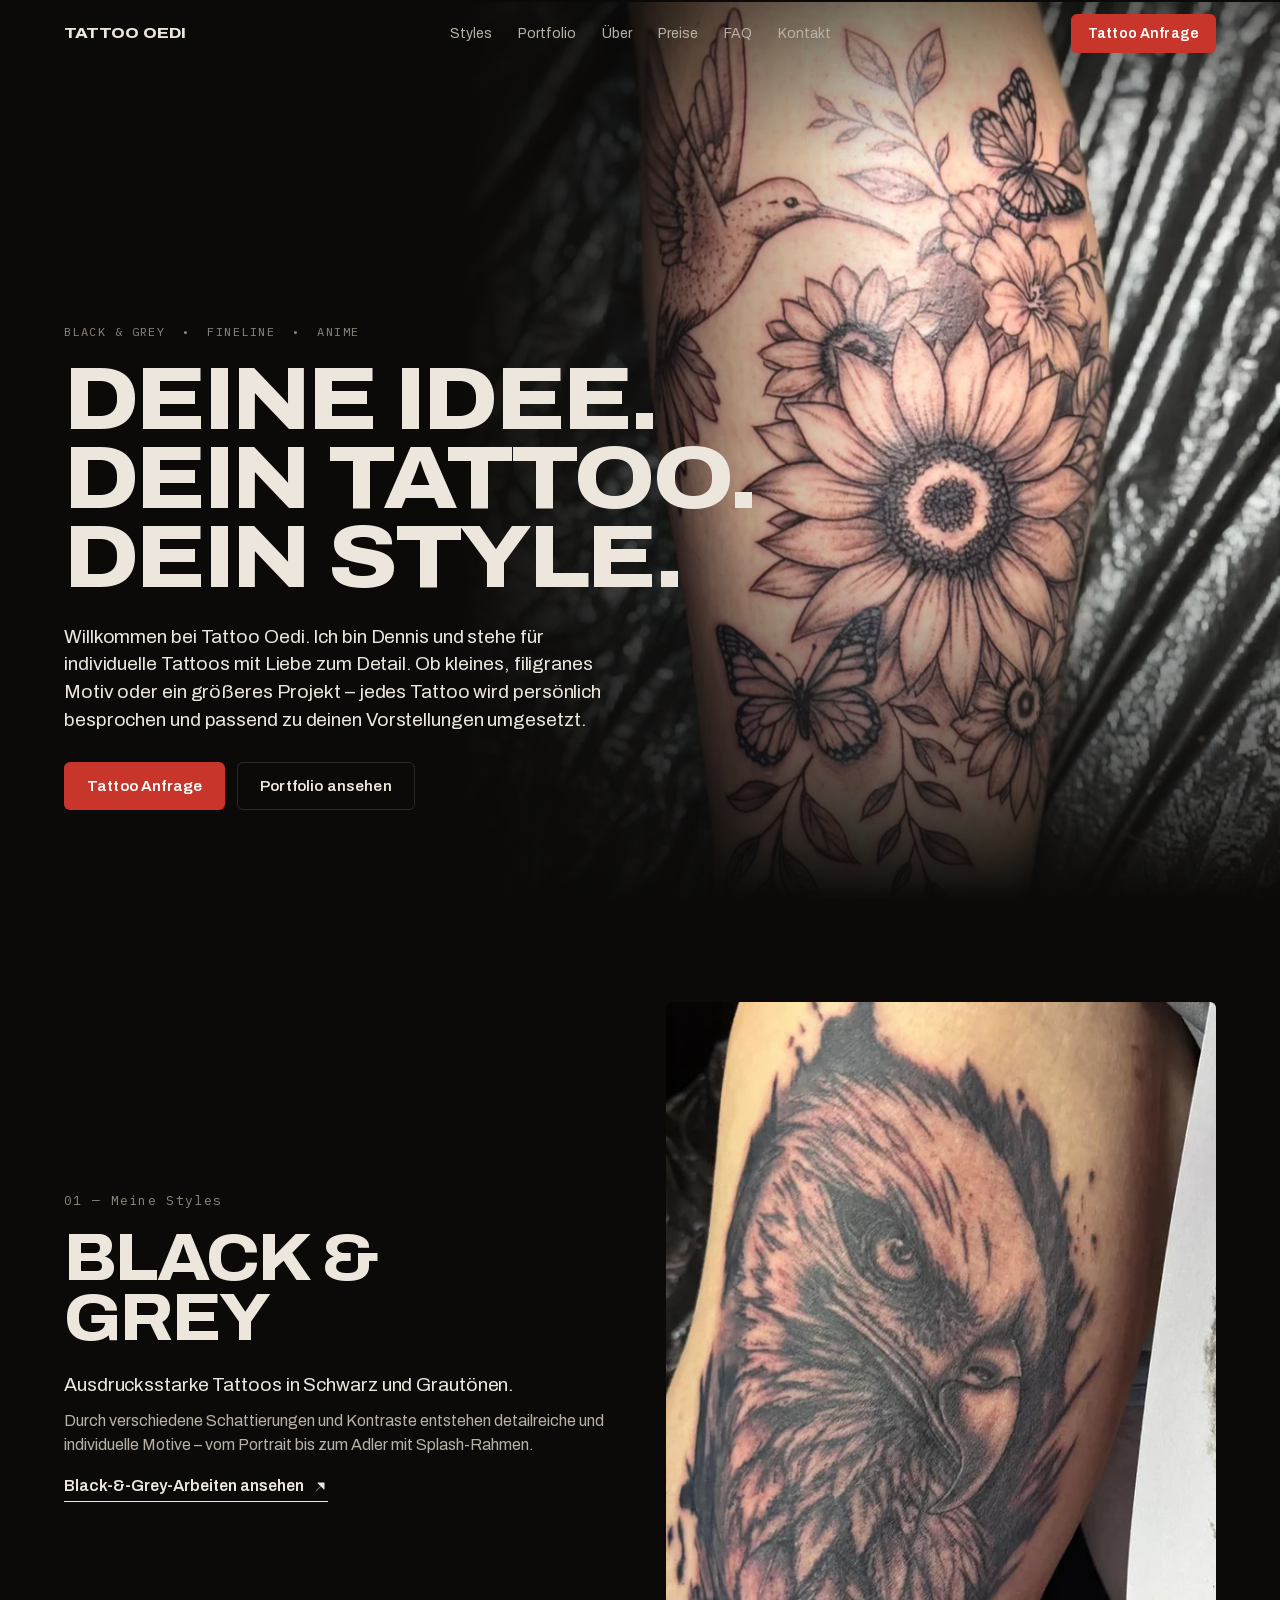
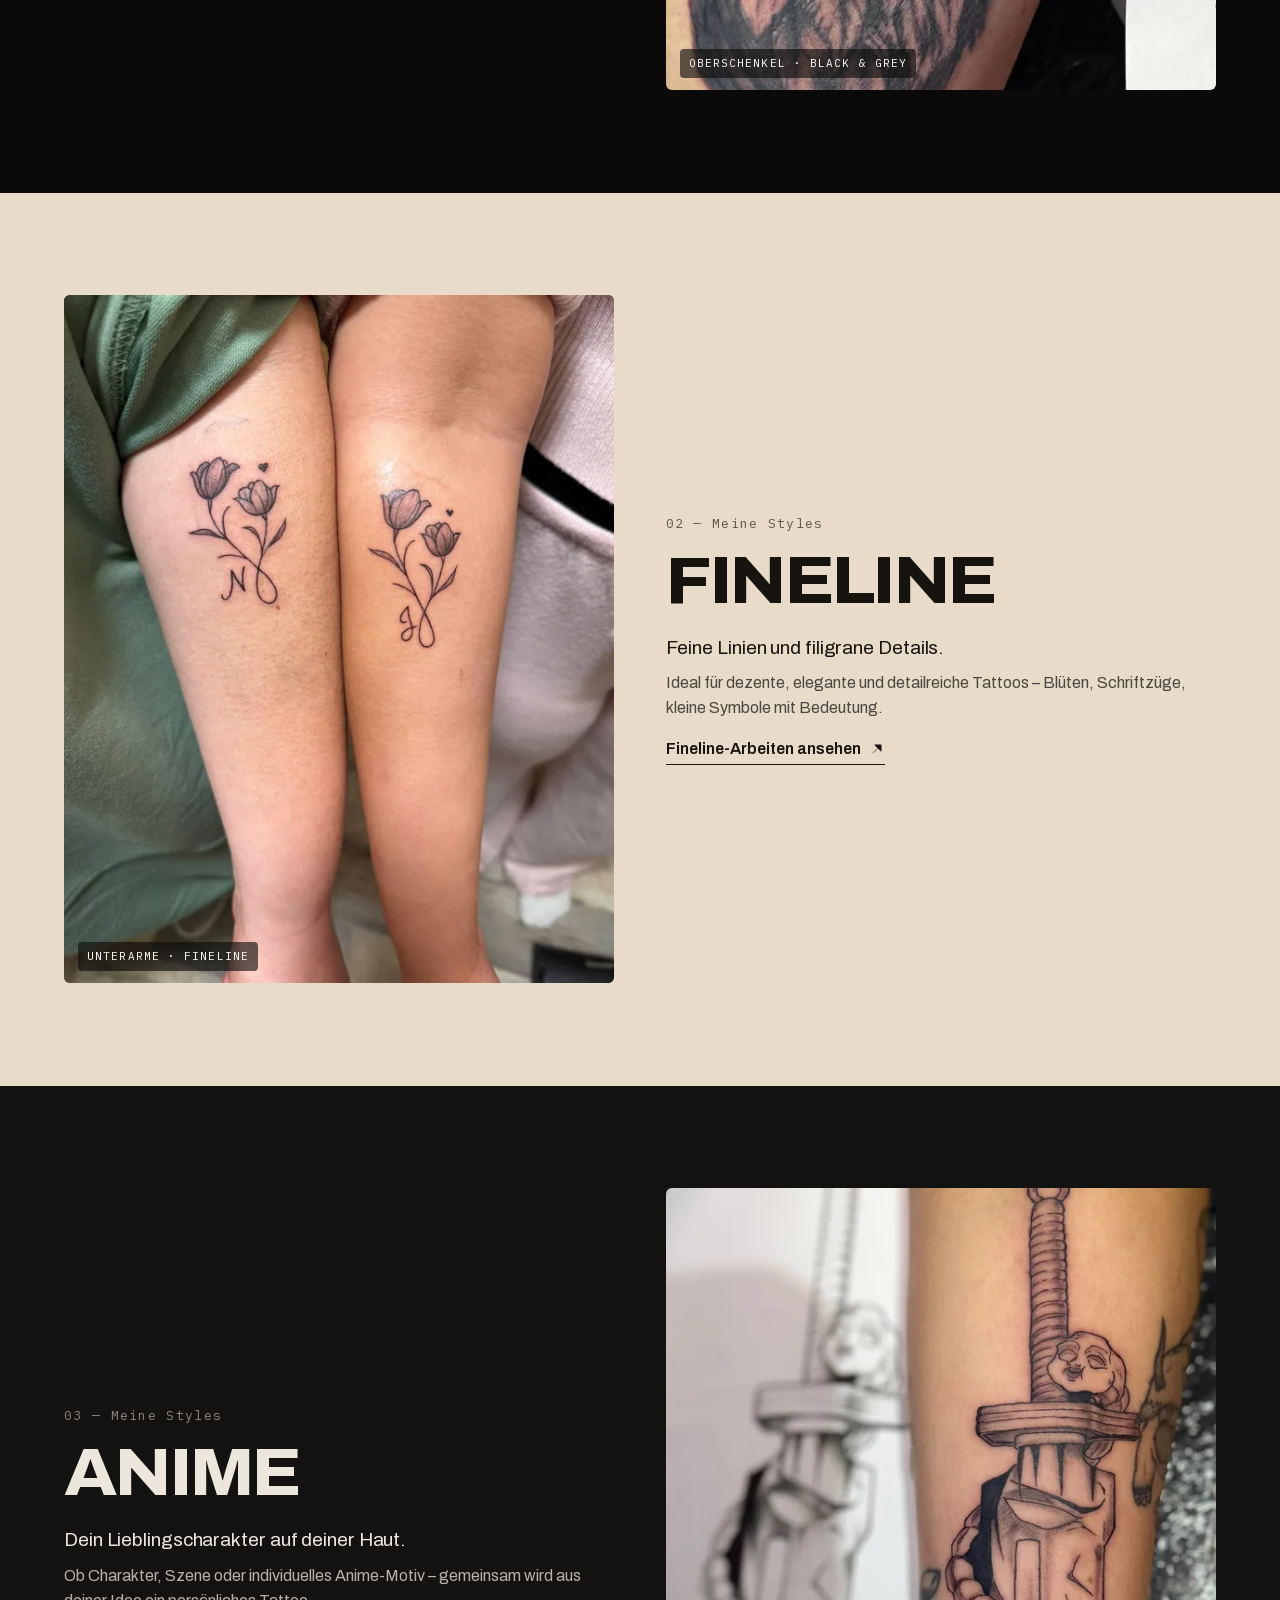
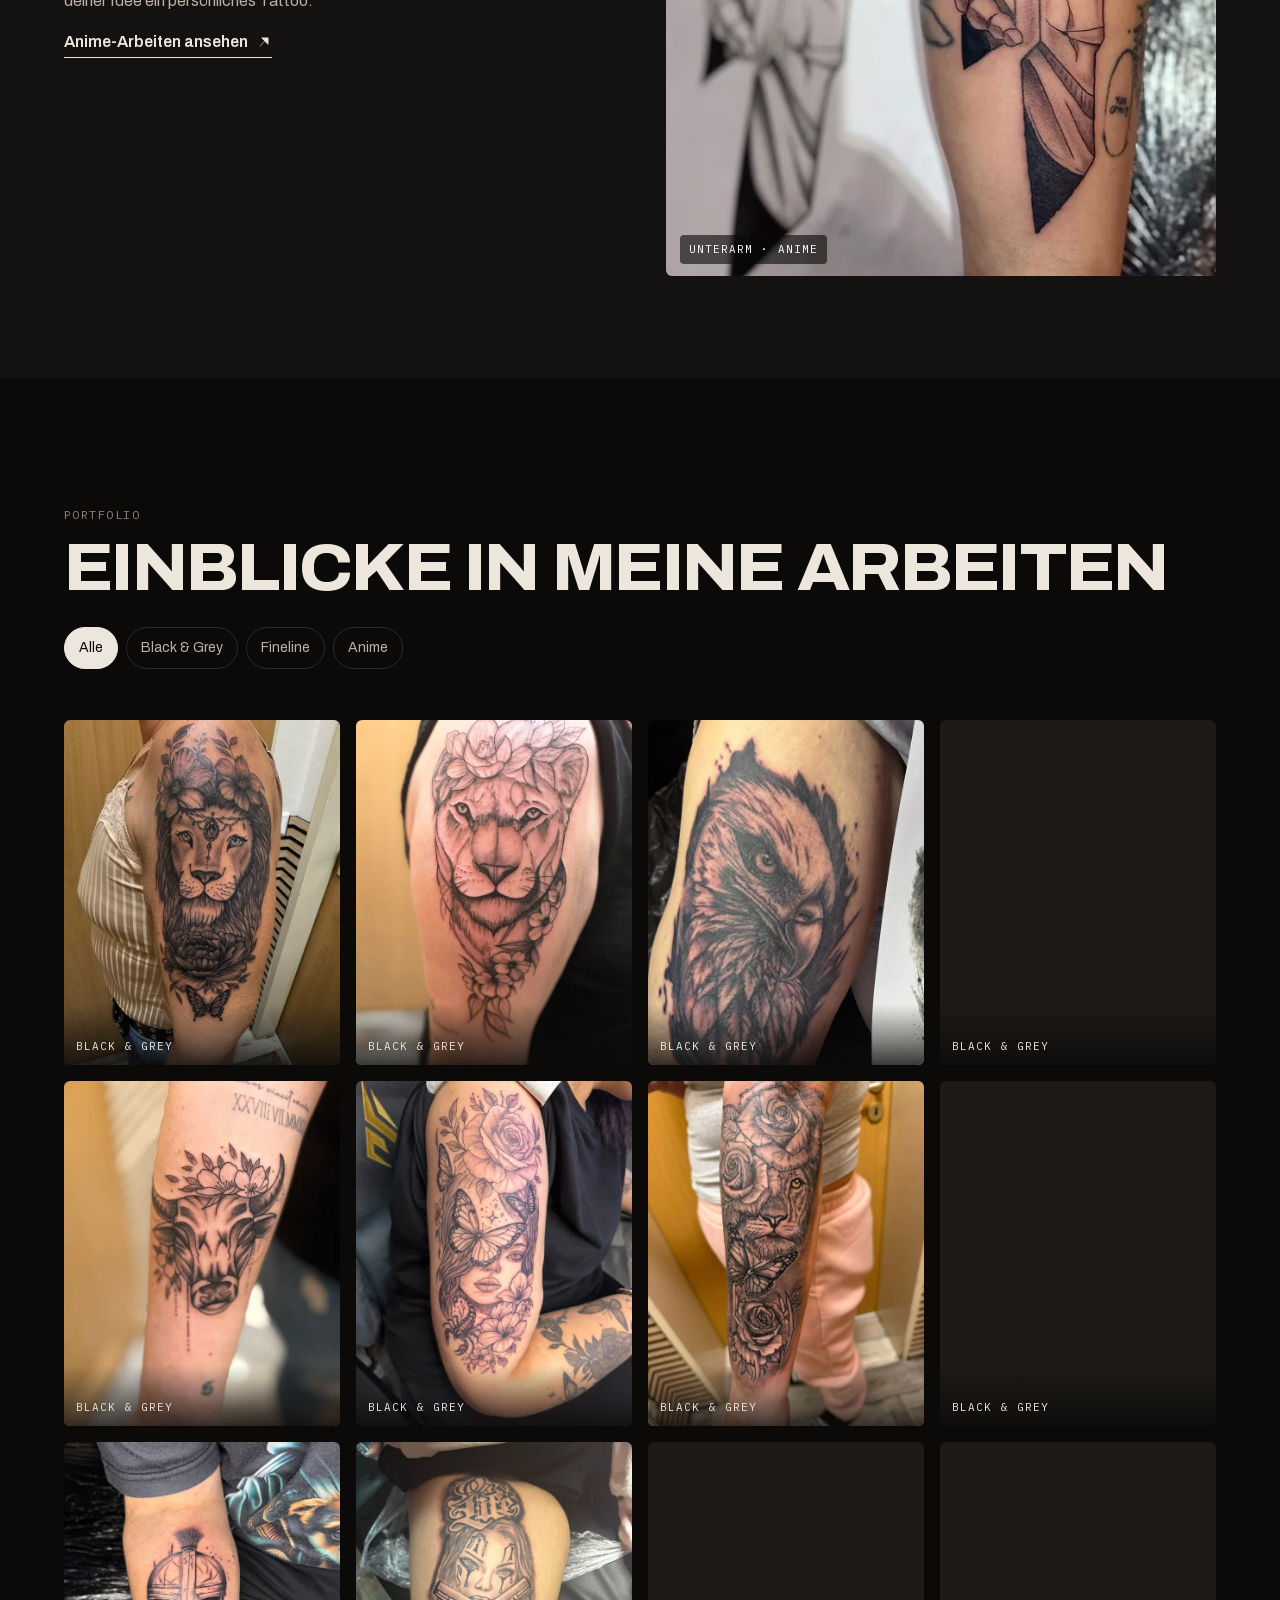
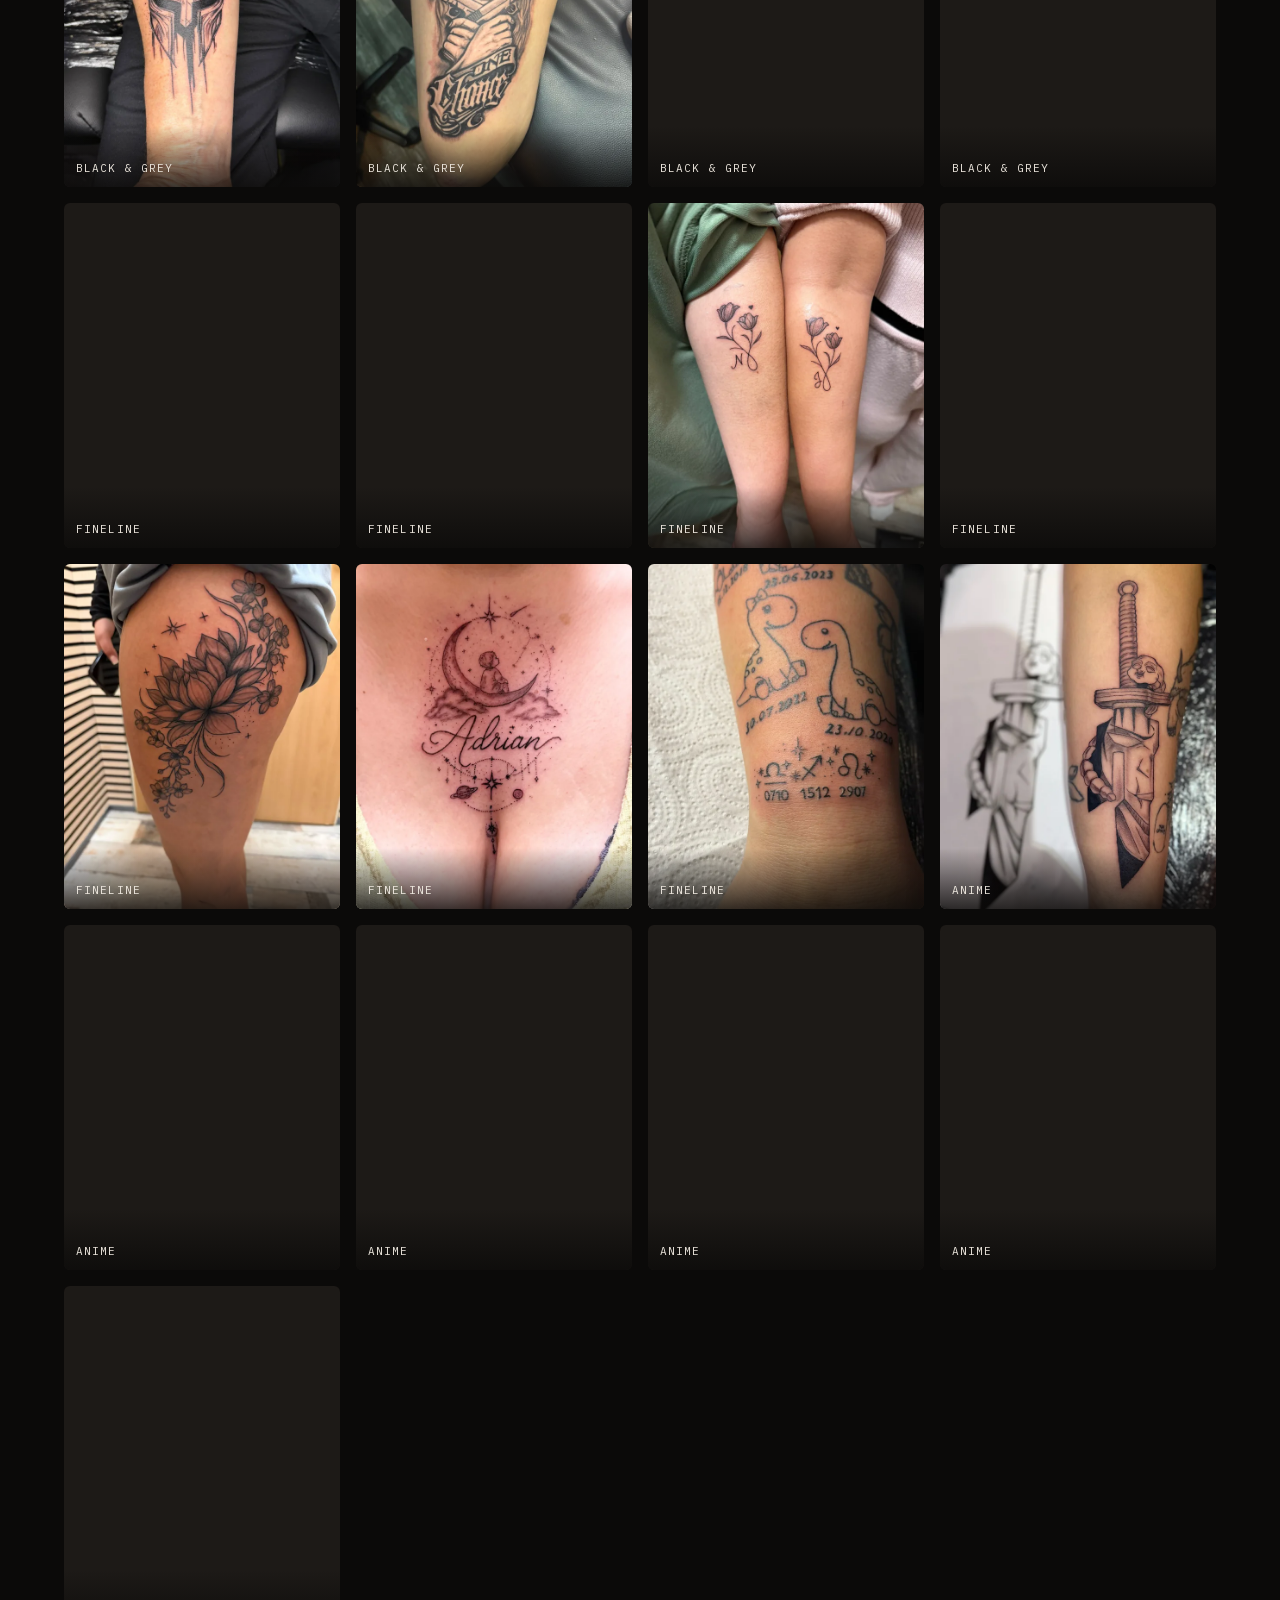
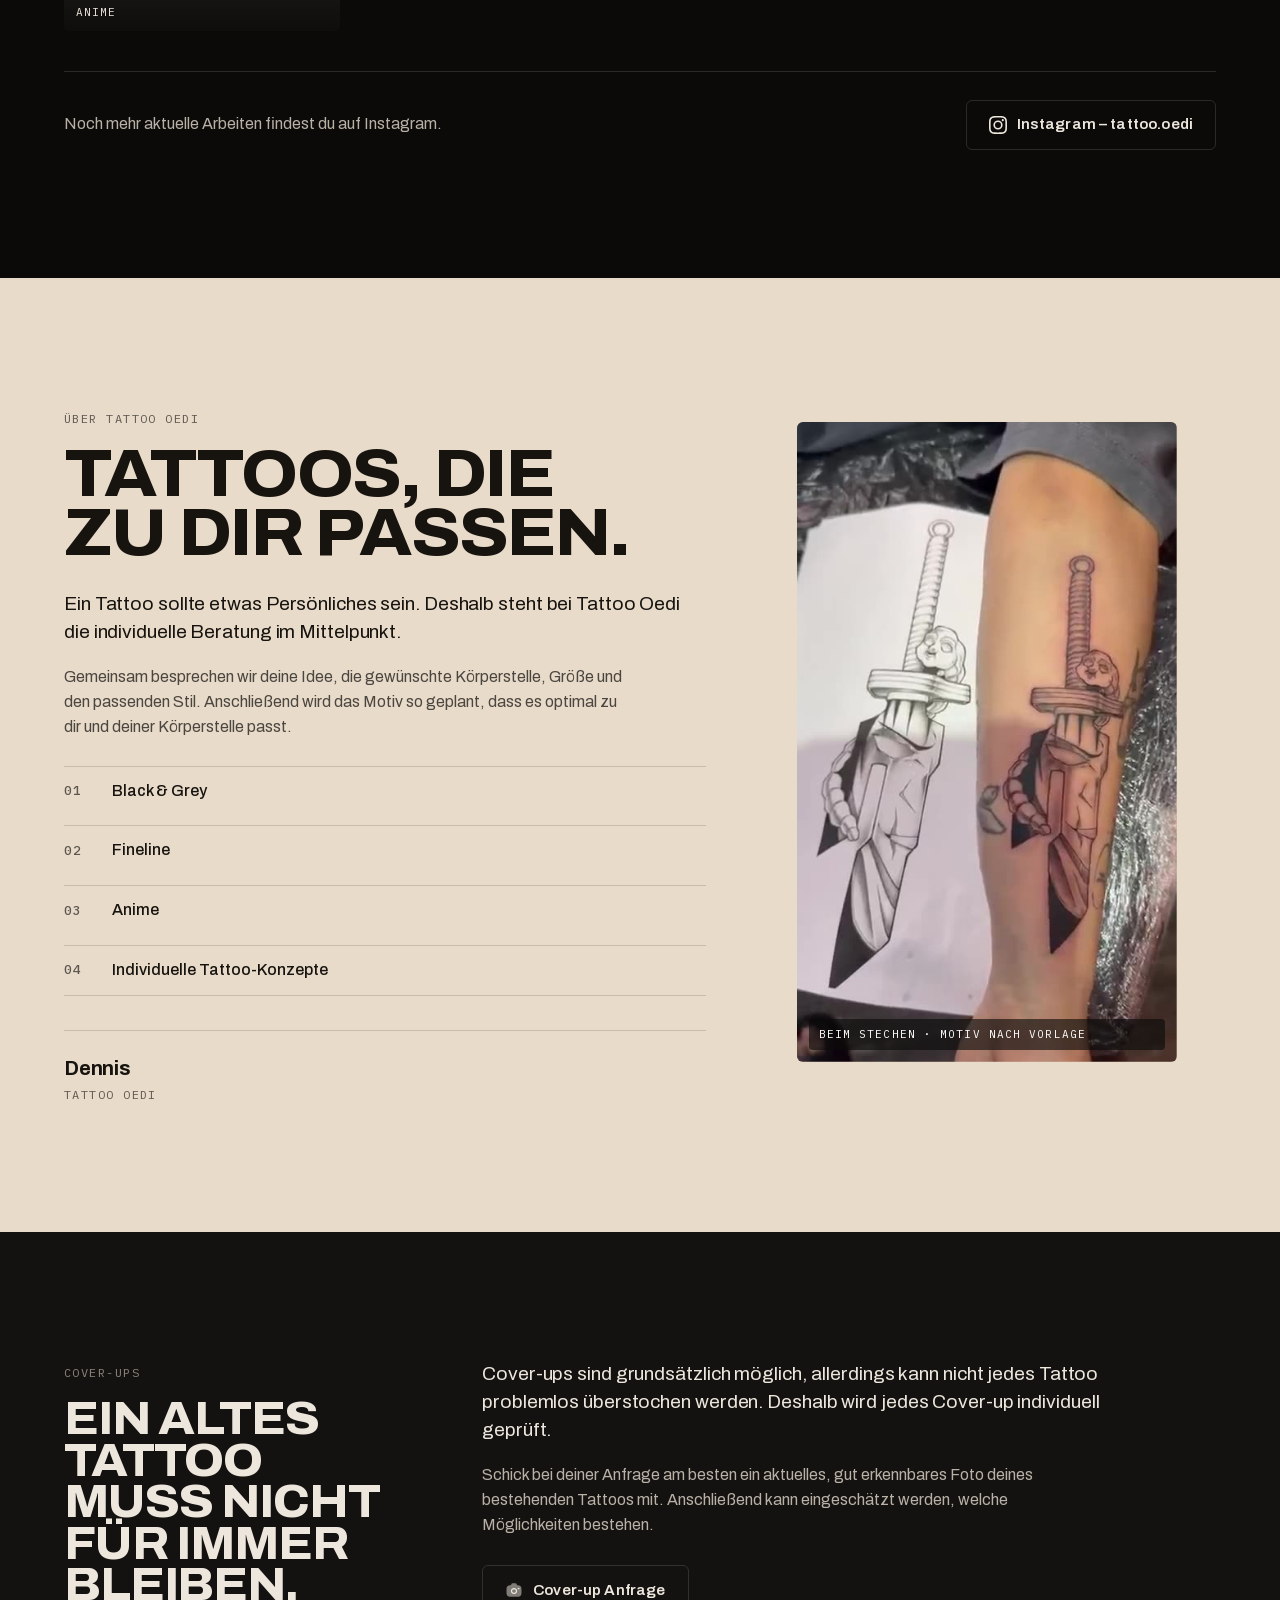
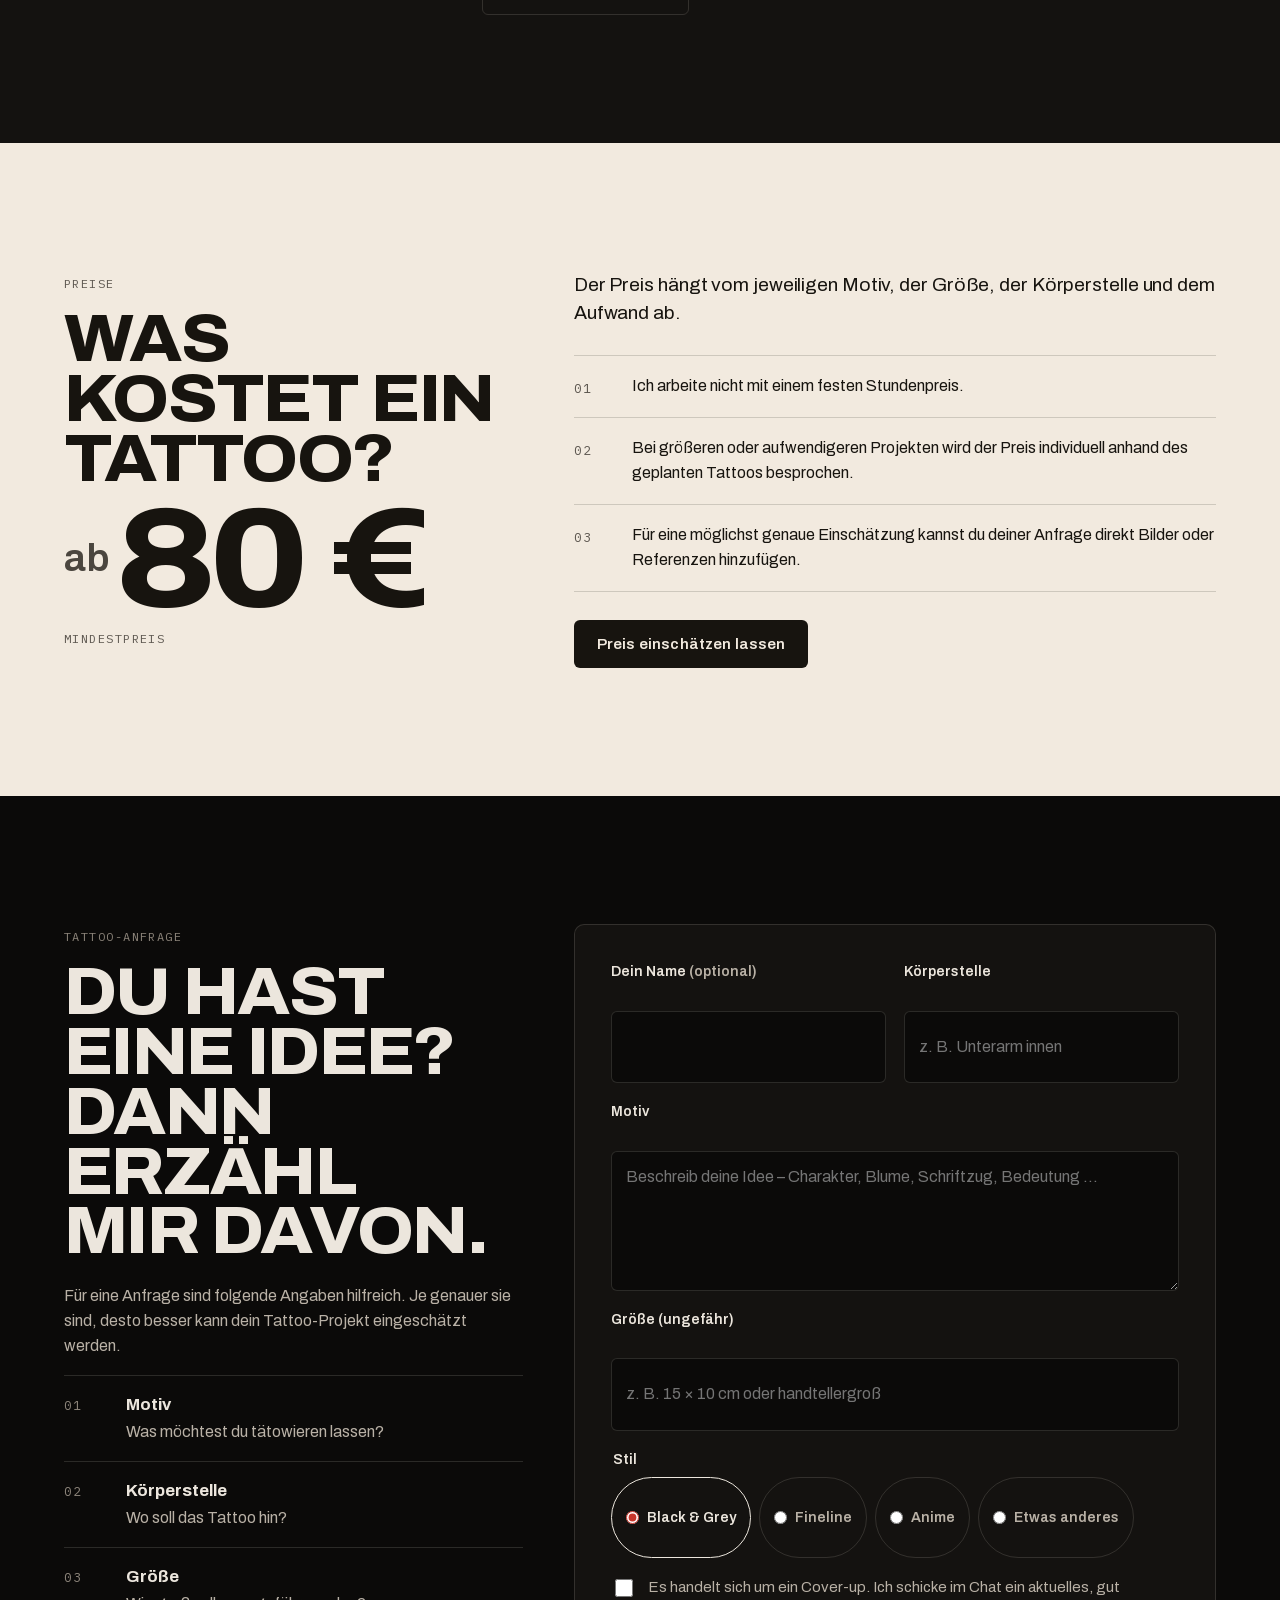
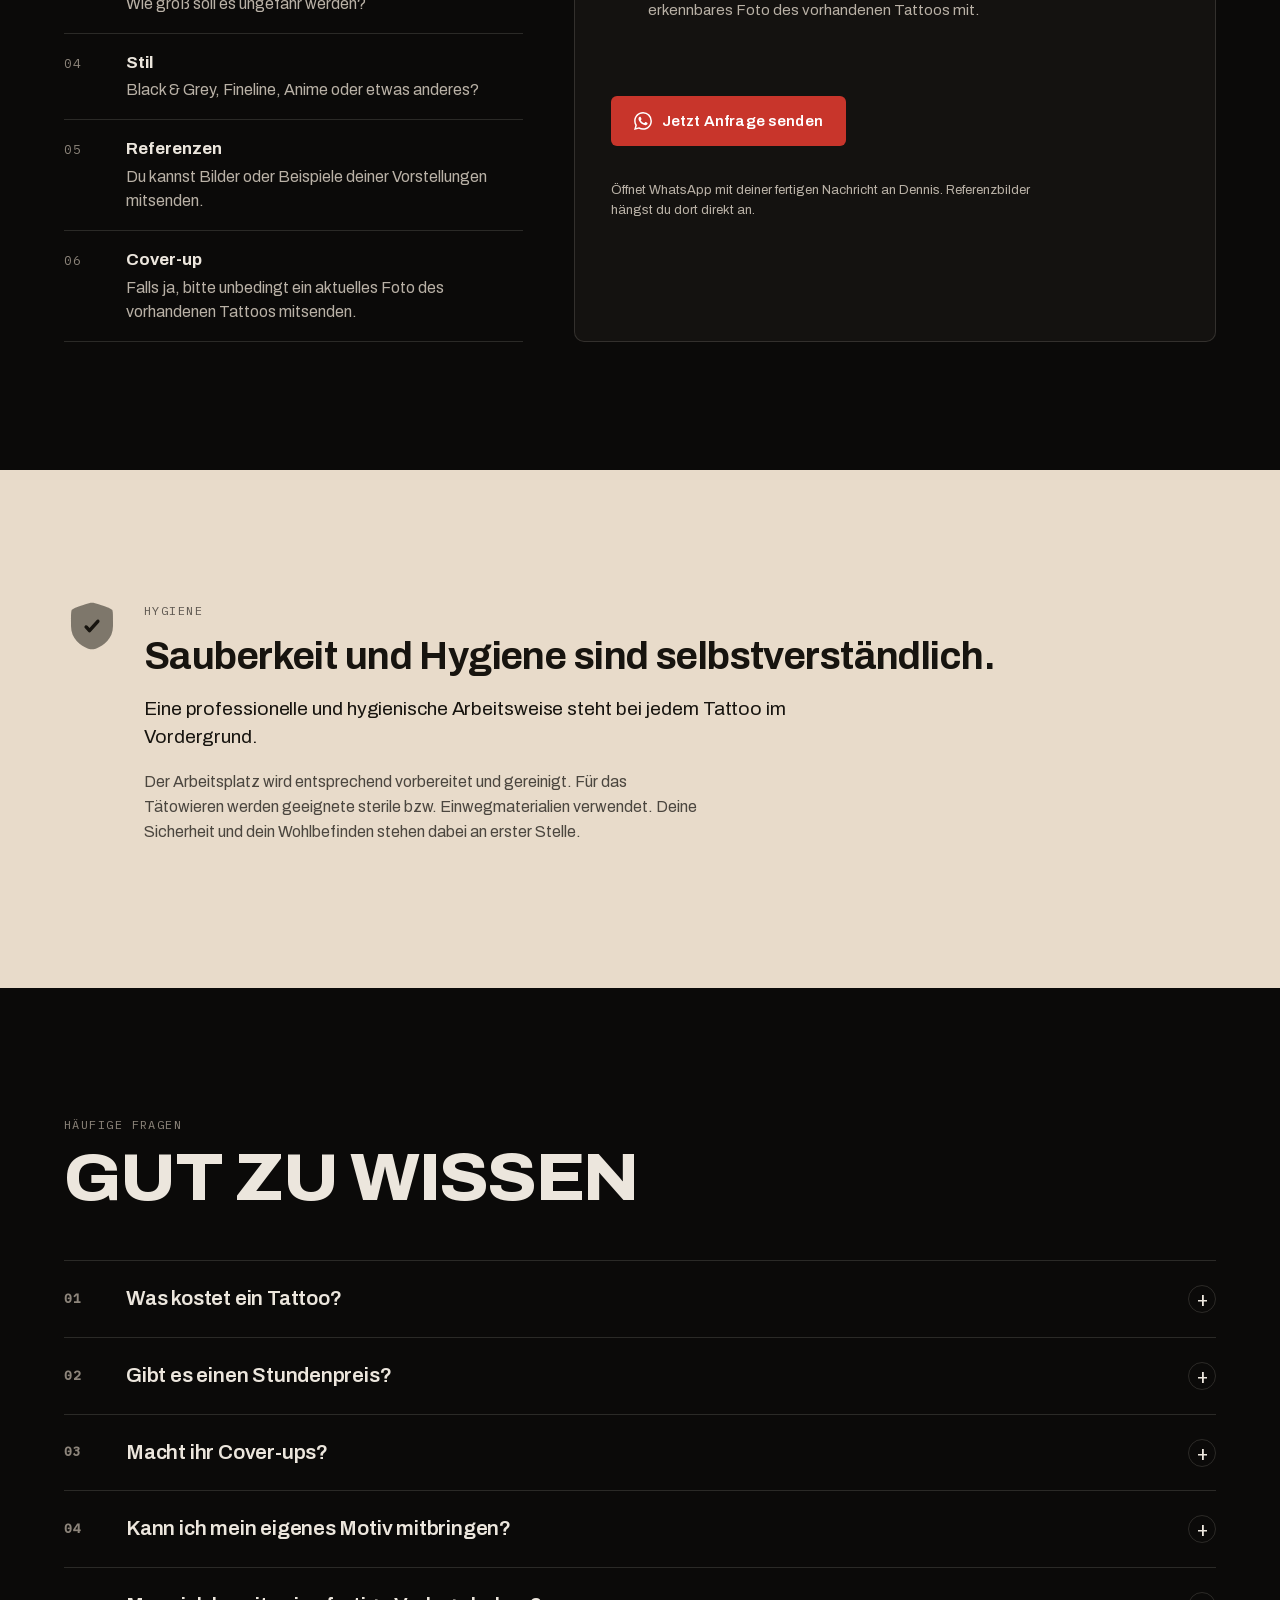
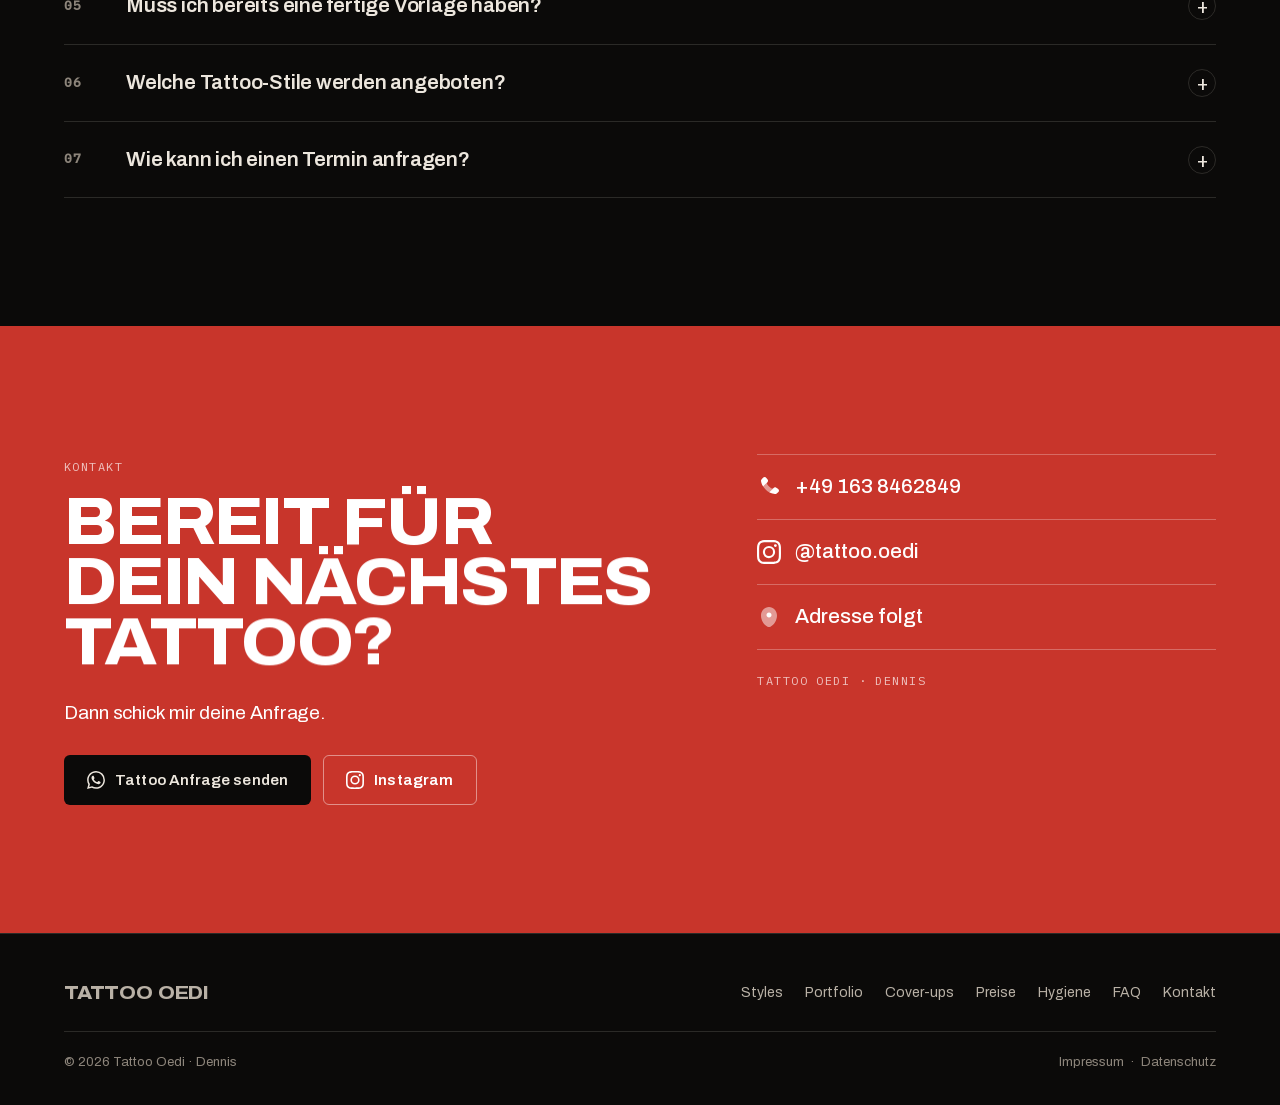
==== commit f2741c9d: "Add scroll motion system (Lenis + GSAP), eagle chapter image, lotus gallery image" ====
--- a/index.html
+++ b/index.html
@@ -10,6 +10,7 @@
 <meta property="og:type" content="website">
 <meta property="og:image" content="img-loewe-blumen-1200.webp">
 <meta name="theme-color" content="#0b0a09">
+<script>if(!matchMedia('(prefers-reduced-motion: reduce)').matches)document.documentElement.classList.add('has-motion');</script>
 <link rel="icon" href="data:image/svg+xml,%3Csvg xmlns='http://www.w3.org/2000/svg' viewBox='0 0 64 64'%3E%3Crect width='64' height='64' fill='%230b0a09'/%3E%3Ctext x='32' y='44' font-family='Arial Black,Arial' font-weight='900' font-size='34' fill='%23ece6dd' text-anchor='middle'%3ETO%3C/text%3E%3C/svg%3E">
 <style>
 /* Schriften lokal (SIL Open Font License): Archivo, IBM Plex Mono */
@@ -139,7 +140,7 @@
 .hero .lead{max-width:30em}
 @media (max-width:899px){
   .hero{align-items:start;min-height:auto}
-  .hero-media{position:relative;inset:auto;aspect-ratio:3/4;max-height:70svh}
+  .hero-media{position:relative;inset:auto;width:100%;height:min(72svh,120vw)}
   .hero-media img{object-position:50% 40%}
   .hero-media::after{background:linear-gradient(to top,var(--ink) 0%,rgba(11,10,9,.6) 30%,transparent 60%),linear-gradient(to bottom,rgba(11,10,9,.5) 0%,transparent 20%)}
   .hero-copy{padding-top:0;margin-top:-90px}
@@ -276,7 +277,23 @@
 footer .brand{font-size:18px}
 footer .legal{margin-top:28px;padding-top:20px;border-top:1px solid var(--line);display:flex;flex-wrap:wrap;gap:8px 24px;justify-content:space-between;font-size:13px;color:var(--graphite)}
 
-/* ============ Motion ============ */
+
+/* ============ Motion (GSAP + Lenis) ============ */
+html.lenis,html.lenis body{height:auto}
+.lenis.lenis-smooth{scroll-behavior:auto!important}
+.lenis.lenis-smooth [data-lenis-prevent]{overscroll-behavior:contain}
+.lenis.lenis-stopped{overflow:hidden}
+html.has-motion .hero-copy > *{visibility:hidden}
+html.has-motion .nav{visibility:hidden}
+html.has-motion .reveal{opacity:1;transform:none;transition:none;visibility:hidden}
+html.has-motion .word-reveal__word{opacity:1;transform:none;transition:none}
+.word-reveal__mask{display:inline-block;overflow:hidden;vertical-align:bottom;padding:.14em 0 .08em;margin:-.14em 0 -.08em}
+html.has-motion .chapter figure,html.has-motion .about-media{visibility:hidden}
+html.has-motion .chapter figure img{height:108%;width:100%;object-fit:cover;transition:none;position:relative;top:-4%}
+html.has-motion .hero-media img{will-change:transform}
+html.has-motion .gallery figure{visibility:hidden}
+
+/* ============ Motion (Fallback ohne GSAP) ============ */
 .reveal{opacity:0;transform:translateY(22px);transition:opacity .7s var(--ease),transform .7s var(--ease)}
 .reveal.in{opacity:1;transform:none}
 .reveal[data-delay="1"]{transition-delay:.08s}.reveal[data-delay="2"]{transition-delay:.16s}.reveal[data-delay="3"]{transition-delay:.24s}
@@ -334,12 +351,12 @@
         <span class="num">01 — Meine Styles</span>
         <h2 class="h2">Black &amp;<br>Grey</h2>
         <p class="lead">Ausdrucksstarke Tattoos in Schwarz und Grautönen.</p>
-        <p class="dim">Durch verschiedene Schattierungen und Kontraste entstehen detailreiche und individuelle Motive – vom Portrait bis zum Tier mit Blütenkrone.</p>
+        <p class="dim">Durch verschiedene Schattierungen und Kontraste entstehen detailreiche und individuelle Motive – vom Portrait bis zum Adler mit Splash-Rahmen.</p>
         <a class="link" href="#portfolio" data-filter-link="bg">Black-&amp;-Grey-Arbeiten ansehen <svg aria-hidden="true" focusable="false" xmlns="http://www.w3.org/2000/svg" viewBox="0 0 24 24"><g fill="currentColor"><path fill-rule="evenodd" d="M17.4697 15.5303C17.6842 15.7448 18.0068 15.809 18.287 15.6929C18.5673 15.5768 18.75 15.3033 18.75 15V6C18.75 5.58579 18.4142 5.25 18 5.25L9.00002 5.25C8.69668 5.25 8.4232 5.43273 8.30711 5.71299C8.19103 5.99324 8.25519 6.31583 8.46969 6.53033L17.4697 15.5303Z" clip-rule="evenodd"/><path d="M5.46967 17.4697C5.17678 17.7626 5.17678 18.2374 5.46967 18.5303C5.76256 18.8232 6.23744 18.8232 6.53033 18.5303L13.5 11.5607L12.4393 10.5L5.46967 17.4697Z" opacity=".5"/></g></svg></a>
       </div>
       <figure class="reveal" data-delay="1">
-        <img src="img-loewe-blumen-1200.webp" srcset="img-loewe-blumen-640.webp 640w, img-loewe-blumen-1200.webp 1200w" sizes="(max-width:899px) 100vw, 50vw" width="1200" height="1500" loading="lazy" alt="Black-&-Grey-Löwe mit Blütenkrone und Schmuckdetail auf dem Oberarm">
-        <figcaption>Oberarm · Black &amp; Grey</figcaption>
+        <img src="img-adler-splash-1200.webp" srcset="img-adler-splash-640.webp 640w, img-adler-splash-1200.webp 1200w" sizes="(max-width:899px) 100vw, 50vw" width="1200" height="1500" loading="lazy" alt="Adlerkopf mit Splash-Rahmen in Black & Grey auf dem Oberschenkel, daneben die Stencil-Vorlage">
+        <figcaption>Oberschenkel · Black &amp; Grey</figcaption>
       </figure>
     </div>
   </article>
@@ -406,6 +423,12 @@
         <figcaption>Black & Grey</figcaption>
       </figure>
       <figure data-cat="bg">
+        <button type="button" aria-label="Adlerkopf mit Splash-Rahmen in Black & Grey auf dem Oberschenkel, daneben die Stencil-Vorlage – groß ansehen">
+          <img src="img-adler-splash-640.webp" srcset="img-adler-splash-640.webp 640w, img-adler-splash-1200.webp 1200w" sizes="(max-width:639px) 50vw, (max-width:1099px) 33vw, 25vw" width="640" height="800" loading="lazy" decoding="async" data-full="img-adler-splash-1200.webp" alt="Adlerkopf mit Splash-Rahmen in Black & Grey auf dem Oberschenkel, daneben die Stencil-Vorlage">
+        </button>
+        <figcaption>Black & Grey</figcaption>
+      </figure>
+      <figure data-cat="bg">
         <button type="button" aria-label="Adlerkopf in Black & Grey auf dem Oberarm – groß ansehen">
           <img src="img-adler-640.webp" srcset="img-adler-640.webp 640w, img-adler-1200.webp 1200w" sizes="(max-width:639px) 50vw, (max-width:1099px) 33vw, 25vw" width="640" height="800" loading="lazy" decoding="async" data-full="img-adler-1200.webp" alt="Adlerkopf in Black & Grey auf dem Oberarm">
         </button>
@@ -458,6 +481,12 @@
           <img src="img-sonnenblumen-640.webp" srcset="img-sonnenblumen-640.webp 640w, img-sonnenblumen-1200.webp 1200w" sizes="(max-width:639px) 50vw, (max-width:1099px) 33vw, 25vw" width="640" height="800" loading="lazy" decoding="async" data-full="img-sonnenblumen-1200.webp" alt="Sonnenblumen mit Kolibri und Schmetterlingen in Black & Grey auf dem Unterarm">
         </button>
         <figcaption>Black & Grey</figcaption>
+      </figure>
+      <figure data-cat="fl">
+        <button type="button" aria-label="Lotusblüte mit Blättern in feinen Linien auf der Schulter – groß ansehen">
+          <img src="img-lotus-schulter-640.webp" srcset="img-lotus-schulter-640.webp 640w, img-lotus-schulter-1200.webp 1200w" sizes="(max-width:639px) 50vw, (max-width:1099px) 33vw, 25vw" width="640" height="800" loading="lazy" decoding="async" data-full="img-lotus-schulter-1200.webp" alt="Lotusblüte mit Blättern in feinen Linien auf der Schulter">
+        </button>
+        <figcaption>Fineline</figcaption>
       </figure>
       <figure data-cat="fl">
         <button type="button" aria-label="Fineline-Blume mit Blättern auf dem Unterschenkel – groß ansehen">
@@ -755,6 +784,9 @@
   </div>
 </footer>
 
+<script src="vendor-gsap.min.js" defer></script>
+<script src="vendor-ScrollTrigger.min.js" defer></script>
+<script src="vendor-lenis.min.js" defer></script>
 <script>
 document.documentElement.classList.add('js');
 (function(){
@@ -774,40 +806,122 @@
     nav.classList.remove('open'); menuBtn.setAttribute('aria-expanded','false'); menuBtn.textContent='Menü';
   }));
 
-  /* Word reveal (staggered-word-reveal) */
-  function splitWordReveal(el){
-    if (el.dataset.wordRevealReady === 'true') return;
+  /* ---------- Text-Split (Wörter in Masken) ---------- */
+  function splitWords(el, masked){
+    if (el.dataset.wordRevealReady === 'true') return [...el.querySelectorAll('.word-reveal__word')];
     const text = el.textContent || '';
-    const parts = text.split(/(\s+)/); let i = 0;
+    const parts = text.split(/(\s+)/); let i = 0; const out = [];
     el.textContent = ''; el.setAttribute('aria-label', text.trim());
     parts.forEach(p => {
       if (!p.trim()) { el.appendChild(document.createTextNode(p)); return; }
-      const w = document.createElement('span'); w.className='word-reveal__word'; w.setAttribute('aria-hidden','true');
-      w.style.setProperty('--word-index', i++); w.textContent = p; el.appendChild(w);
+      const w = document.createElement('span'); w.className='word-reveal__word'; w.textContent = p; w.style.setProperty('--word-index', i++);
+      if (masked) { const m = document.createElement('span'); m.className='word-reveal__mask'; m.setAttribute('aria-hidden','true'); m.appendChild(w); el.appendChild(m); }
+      else { w.setAttribute('aria-hidden','true'); el.appendChild(w); }
+      out.push(w);
     });
     el.dataset.wordRevealReady = 'true'; el.classList.add('is-ready');
+    return out;
   }
   const words = [...document.querySelectorAll('[data-word-reveal]')];
   const reveals = [...document.querySelectorAll('.reveal')];
-  if (reduce || !('IntersectionObserver' in window)) {
-    words.forEach(el => el.classList.add('is-ready','is-visible'));
-    reveals.forEach(el => el.classList.add('in'));
-  } else {
-    words.forEach(splitWordReveal);
+  let lenis = null;
+
+  /* ---------- Fallback ohne GSAP: IntersectionObserver ---------- */
+  function initFallbackMotion(){
+    document.documentElement.classList.remove('has-motion');
+    if (reduce || !('IntersectionObserver' in window)) {
+      words.forEach(el => el.classList.add('is-ready','is-visible'));
+      reveals.forEach(el => el.classList.add('in'));
+      return;
+    }
+    words.forEach(el => splitWords(el, false));
     const io = new IntersectionObserver((entries, o) => {
       entries.forEach(e => {
-        // sichtbar – oder bereits vorbeigescrollt (schnelles Scrollen)
         if (e.isIntersecting || e.boundingClientRect.bottom < 0) { e.target.classList.add(e.target.hasAttribute('data-word-reveal') ? 'is-visible' : 'in'); o.unobserve(e.target); }
       });
     }, {threshold:.08, rootMargin:'0px 0px -6% 0px'});
     const pending = new Set([...words, ...reveals]);
     pending.forEach(el => io.observe(el));
-    // Sicherheitsnetz bei sehr schnellem Scrollen: alles, was oberhalb der Viewport-Unterkante liegt, einblenden
     let ticking = false;
     const sweep = () => { ticking = false; pending.forEach(el => { if (el.getBoundingClientRect().top < innerHeight * .96) { el.classList.add(el.hasAttribute('data-word-reveal') ? 'is-visible' : 'in'); io.unobserve(el); pending.delete(el); } }); if (!pending.size) removeEventListener('scroll', onScrollSweep); };
     const onScrollSweep = () => { if (!ticking) { ticking = true; requestAnimationFrame(sweep); } };
     addEventListener('scroll', onScrollSweep, {passive:true});
   }
+
+  /* ---------- Motion-System: Lenis + GSAP ScrollTrigger (cinematic-gsap-lenis-motion-system) ---------- */
+  function initGsapMotion(){
+    gsap.registerPlugin(ScrollTrigger);
+    gsap.defaults({ ease: 'power3.out', duration: .85 });
+    ScrollTrigger.config({ ignoreMobileResize: true });
+
+    /* Eine Smooth-Scroll-Engine: Lenis, an den GSAP-Ticker gekoppelt */
+    if (window.Lenis) {
+      lenis = new Lenis({ lerp: .085, smoothWheel: true, wheelMultiplier: .9 });
+      lenis.on('scroll', ScrollTrigger.update);
+      gsap.ticker.add(t => lenis.raf(t * 1000));
+      gsap.ticker.lagSmoothing(0);
+      document.querySelectorAll('a[href^="#"]').forEach(a => a.addEventListener('click', e => {
+        const id = a.getAttribute('href'); if (!id || id.length < 2) return;
+        const t = document.querySelector(id); if (!t) return;
+        e.preventDefault(); lenis.scrollTo(t, { offset: id === '#top' ? 0 : -72, duration: 1.2 });
+        history.pushState(null, '', id);
+      }));
+    }
+
+    /* Hero-Intro */
+    const heroTitle = document.getElementById('hero-title');
+    const heroWords = splitWords(heroTitle, true);
+    const intro = gsap.timeline({ defaults: { ease: 'power4.out' } });
+    intro.fromTo('.hero-media img', { scale: 1.08, autoAlpha: 0 }, { scale: 1, autoAlpha: 1, duration: 1.6, ease: 'power2.out' }, 0)
+         .fromTo('.nav', { autoAlpha: 0, y: -8 }, { autoAlpha: 1, y: 0, duration: .8 }, .2)
+         .fromTo('.hero-copy .mono', { autoAlpha: 0, y: 14 }, { autoAlpha: 1, y: 0, duration: .7 }, .35)
+         .set(heroTitle, { autoAlpha: 1 }, .45)
+         .fromTo(heroWords, { yPercent: 110 }, { yPercent: 0, duration: 1, stagger: .06 }, .45)
+         .fromTo('.hero-copy .lead', { autoAlpha: 0, y: 24 }, { autoAlpha: 1, y: 0, duration: .9 }, 1.0)
+         .fromTo('.hero-copy .btn-row', { autoAlpha: 0, y: 24 }, { autoAlpha: 1, y: 0, duration: .9 }, 1.15);
+    /* Hero-Parallax: das Bild bleibt beim Scrollen leicht zurück */
+    gsap.to('.hero-media img', { yPercent: 12, ease: 'none', scrollTrigger: { trigger: '.hero', start: 'top top', end: 'bottom top', scrub: 1.1 } });
+
+    /* Überschriften: Wort für Wort aus der Maske */
+    words.filter(el => el !== heroTitle).forEach(el => {
+      const ws = splitWords(el, true);
+      gsap.set(el, { autoAlpha: 1 });
+      gsap.fromTo(ws, { yPercent: 110 }, { yPercent: 0, duration: .9, ease: 'power4.out', stagger: .055,
+        scrollTrigger: { trigger: el, start: 'top 84%', once: true } });
+    });
+
+    /* Text- und Block-Reveals */
+    const media = [...document.querySelectorAll('.chapter figure, .about-media')];
+    reveals.filter(el => !el.closest('.hero-copy') && !media.includes(el)).forEach(el => {
+      gsap.fromTo(el, { y: 32, autoAlpha: 0 }, { y: 0, autoAlpha: 1, duration: .9, ease: 'power4.out', delay: Number(el.dataset.delay || 0) * .1,
+        scrollTrigger: { trigger: el, start: 'top 84%', once: true } });
+    });
+
+    /* Medien: Clip-Reveal von unten + leichter Zoom, danach Parallax */
+    media.forEach(fig => {
+      const img = fig.querySelector('img, video');
+      gsap.set(fig, { autoAlpha: 1 });
+      const tl = gsap.timeline({ scrollTrigger: { trigger: fig, start: 'top 82%', once: true } });
+      tl.fromTo(fig, { clipPath: 'inset(0 0 100% 0)' }, { clipPath: 'inset(0 0 0% 0)', duration: 1.1, ease: 'power4.out' })
+        .fromTo(img, { scale: 1.08 }, { scale: 1, duration: 1.2, ease: 'power4.out' }, 0);
+      if (fig.classList.contains('chapter') || fig.closest('.chapter')) {
+        gsap.fromTo(img, { yPercent: -3.5 }, { yPercent: 3.5, ease: 'none', scrollTrigger: { trigger: fig, start: 'top bottom', end: 'bottom top', scrub: 1.1 } });
+      }
+    });
+
+    /* Galerie: gestaffelt in Reihen */
+    ScrollTrigger.batch('#gallery figure', { start: 'top 90%', once: true,
+      onEnter: b => gsap.fromTo(b, { y: 28, autoAlpha: 0 }, { y: 0, autoAlpha: 1, duration: .8, ease: 'power4.out', stagger: .06, overwrite: true }) });
+
+    addEventListener('load', () => ScrollTrigger.refresh());
+    if (document.fonts && document.fonts.ready) document.fonts.ready.then(() => ScrollTrigger.refresh());
+  }
+
+  function initMotion(){
+    if (!reduce && window.gsap && window.ScrollTrigger) { try { initGsapMotion(); return; } catch (err) { console.warn('Motion-Fallback:', err); } }
+    initFallbackMotion();
+  }
+  if (document.readyState === 'loading') addEventListener('DOMContentLoaded', initMotion); else initMotion();
 
   /* About video: respect reduced motion, pause offscreen */
   const vid = document.getElementById('aboutVideo');
@@ -827,6 +941,7 @@
     chips.forEach(c => c.setAttribute('aria-pressed', String(c.dataset.filter === f)));
     let n = 0; figs.forEach(fig => { const show = f==='all' || fig.dataset.cat === f; fig.hidden = !show; if (show) n++; });
     status.textContent = `${names[f]}: ${n} Arbeiten`;
+    if (window.gsap && document.documentElement.classList.contains('has-motion')) { gsap.set('#gallery figure', { autoAlpha: 1, y: 0 }); if (window.ScrollTrigger) ScrollTrigger.refresh(); }
   }
   chips.forEach(c => c.addEventListener('click', () => applyFilter(c.dataset.filter)));
   document.querySelectorAll('[data-filter-link]').forEach(a => a.addEventListener('click', () => applyFilter(a.dataset.filterLink)));
@@ -844,6 +959,7 @@
   figs.forEach(f => f.querySelector('button').addEventListener('click', e => {
     lastFocus = e.currentTarget; show(visible().indexOf(f));
     if (typeof lb.showModal === 'function') lb.showModal(); else lb.setAttribute('open','');
+    if (lenis) lenis.stop();
     document.getElementById('lbClose').focus();
   }));
   document.getElementById('lbPrev').addEventListener('click', () => show(idx-1));
@@ -851,7 +967,7 @@
   document.getElementById('lbClose').addEventListener('click', () => lb.close());
   lb.addEventListener('click', e => { if (e.target === lb) lb.close(); });
   lb.addEventListener('keydown', e => { if (e.key==='ArrowLeft') show(idx-1); if (e.key==='ArrowRight') show(idx+1); });
-  lb.addEventListener('close', () => { lbImg.src=''; if (lastFocus) lastFocus.focus(); });
+  lb.addEventListener('close', () => { lbImg.src=''; if (lastFocus) lastFocus.focus(); if (lenis) lenis.start(); });
 
   /* Cover-up preset */
   document.querySelectorAll('[data-preset-coverup]').forEach(a => a.addEventListener('click', () => {
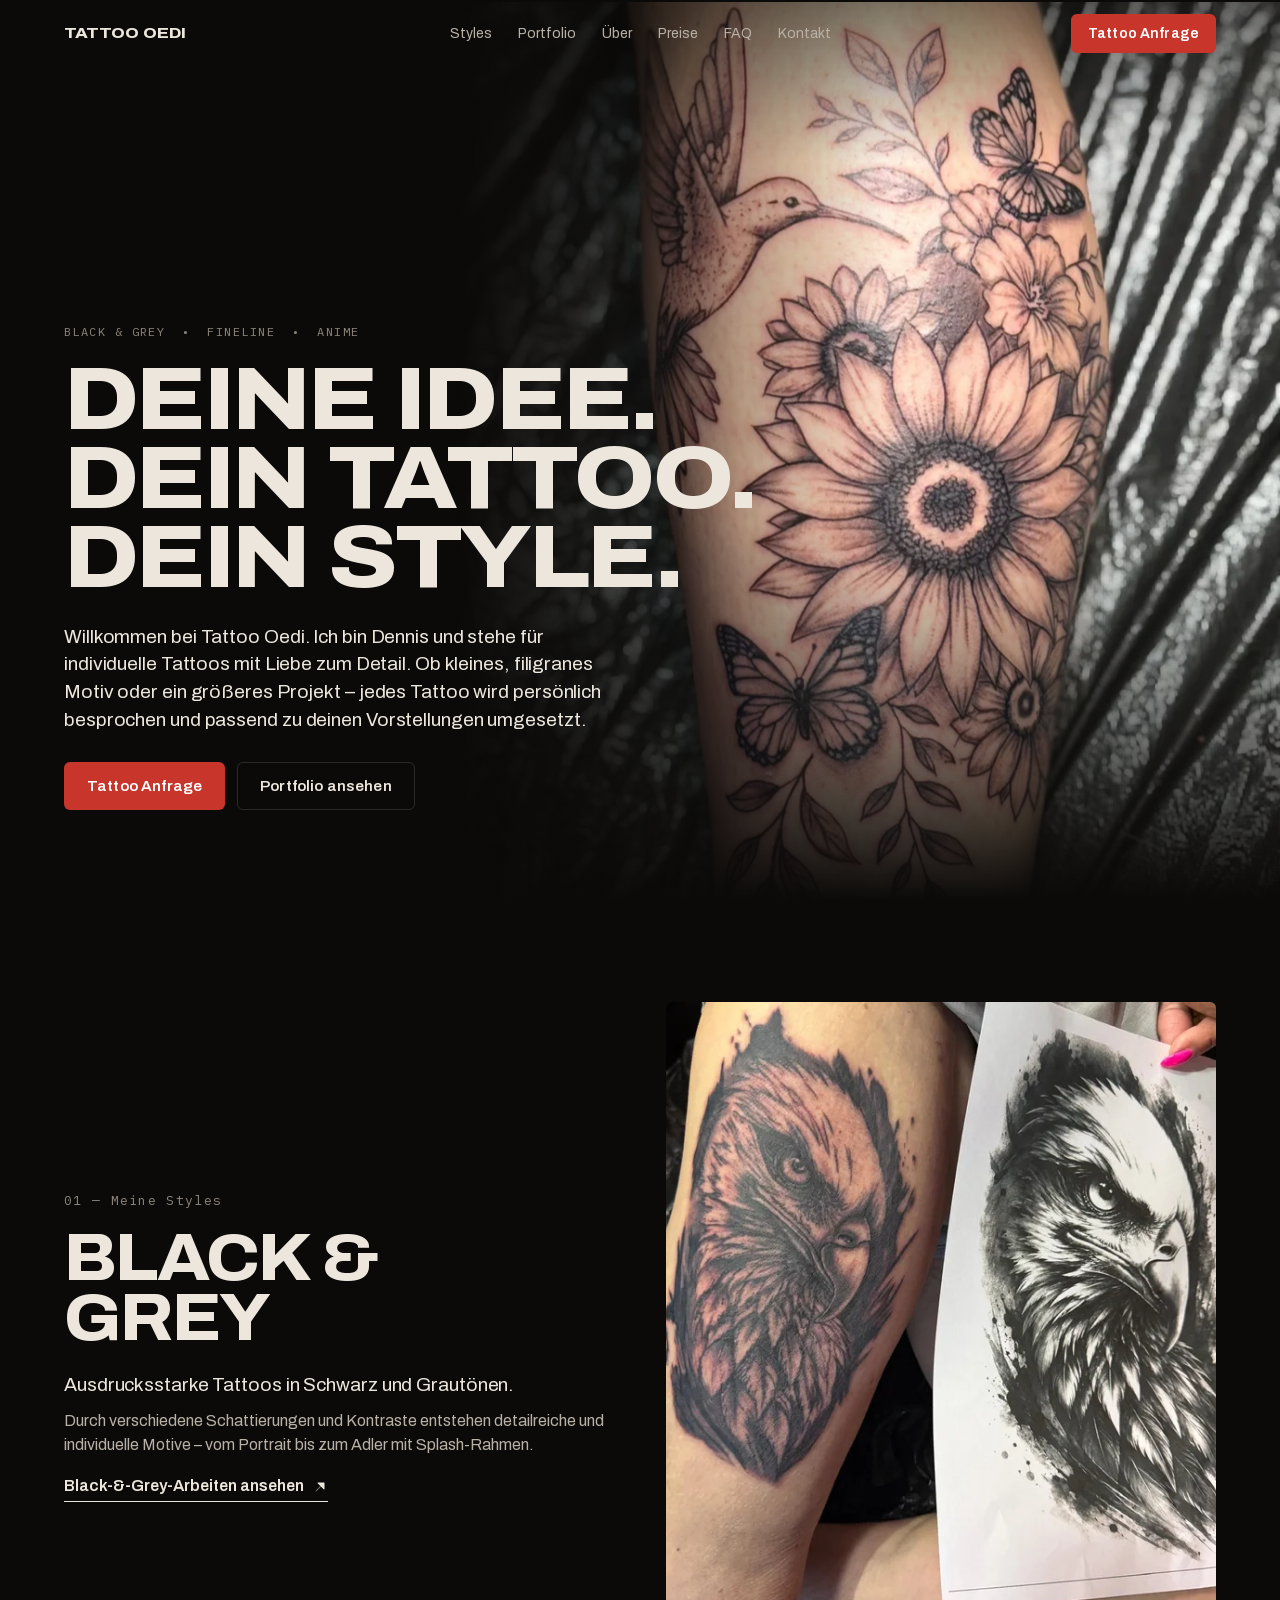
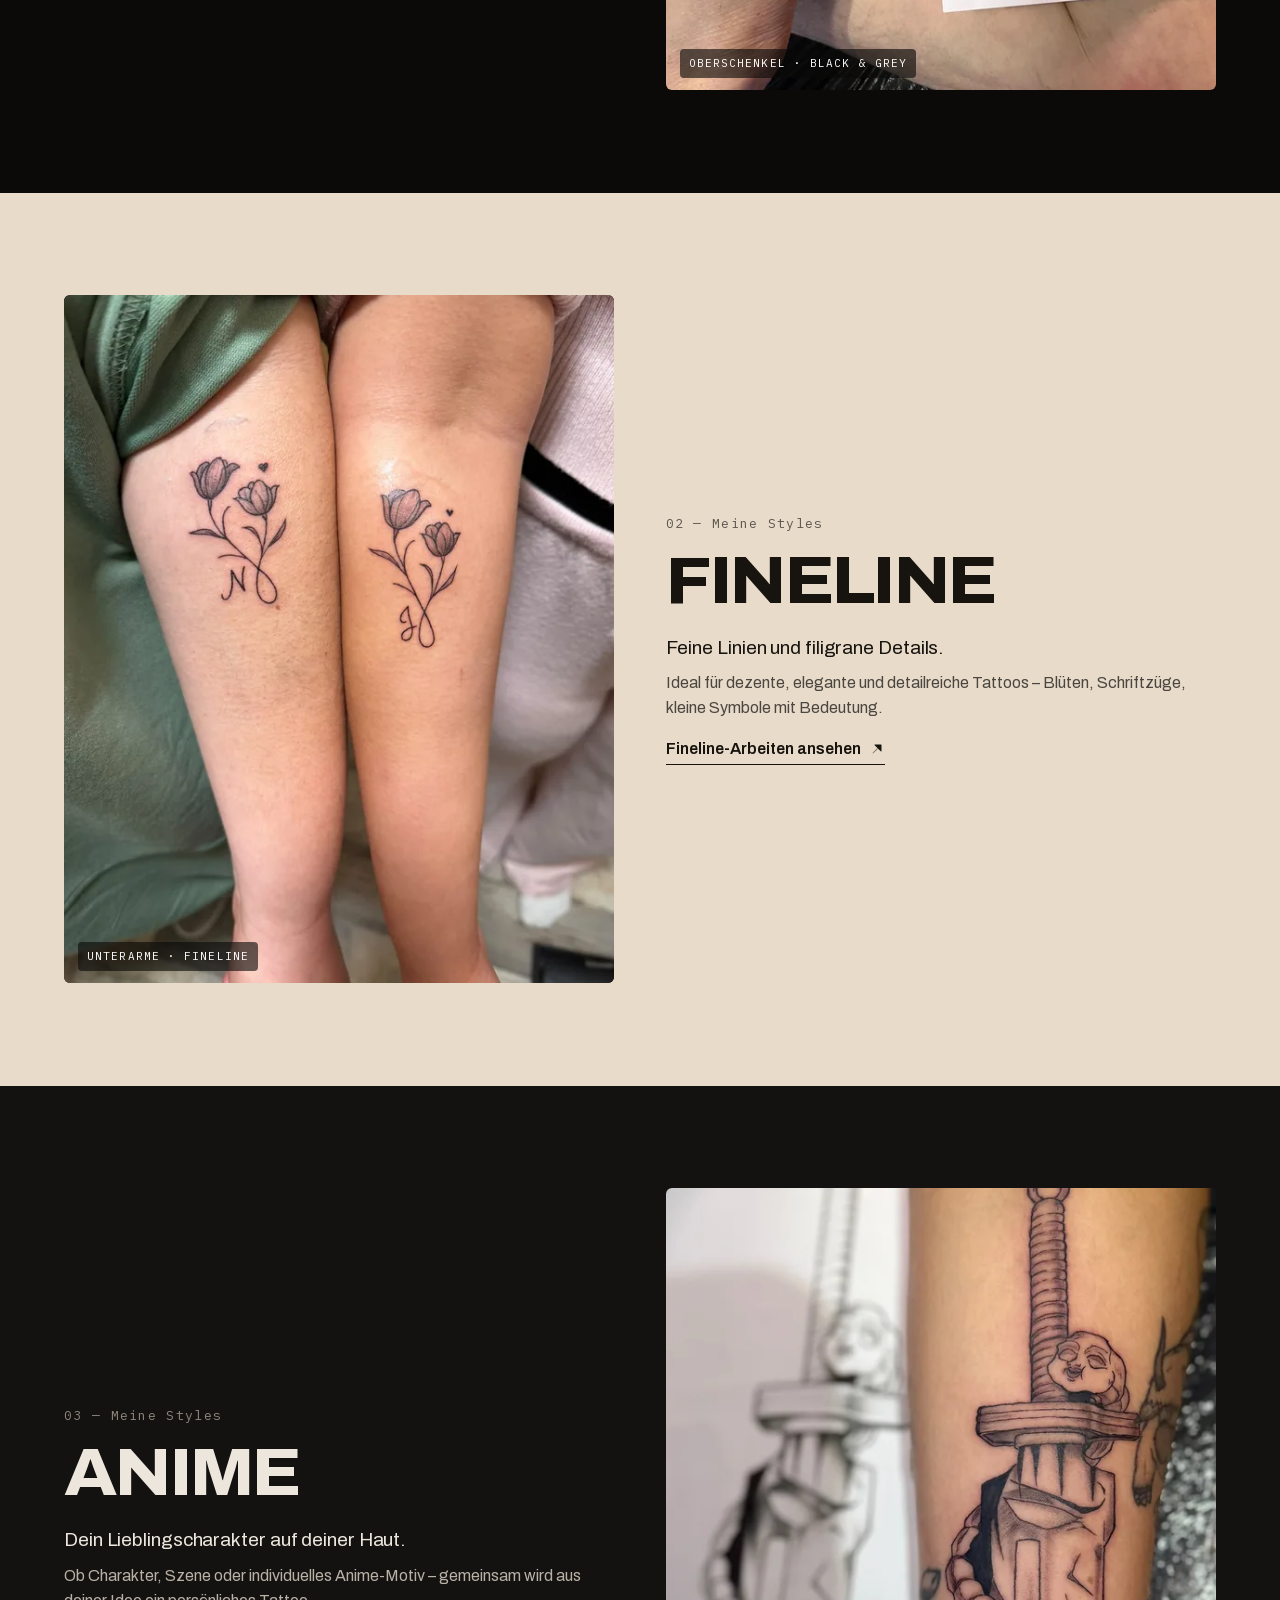
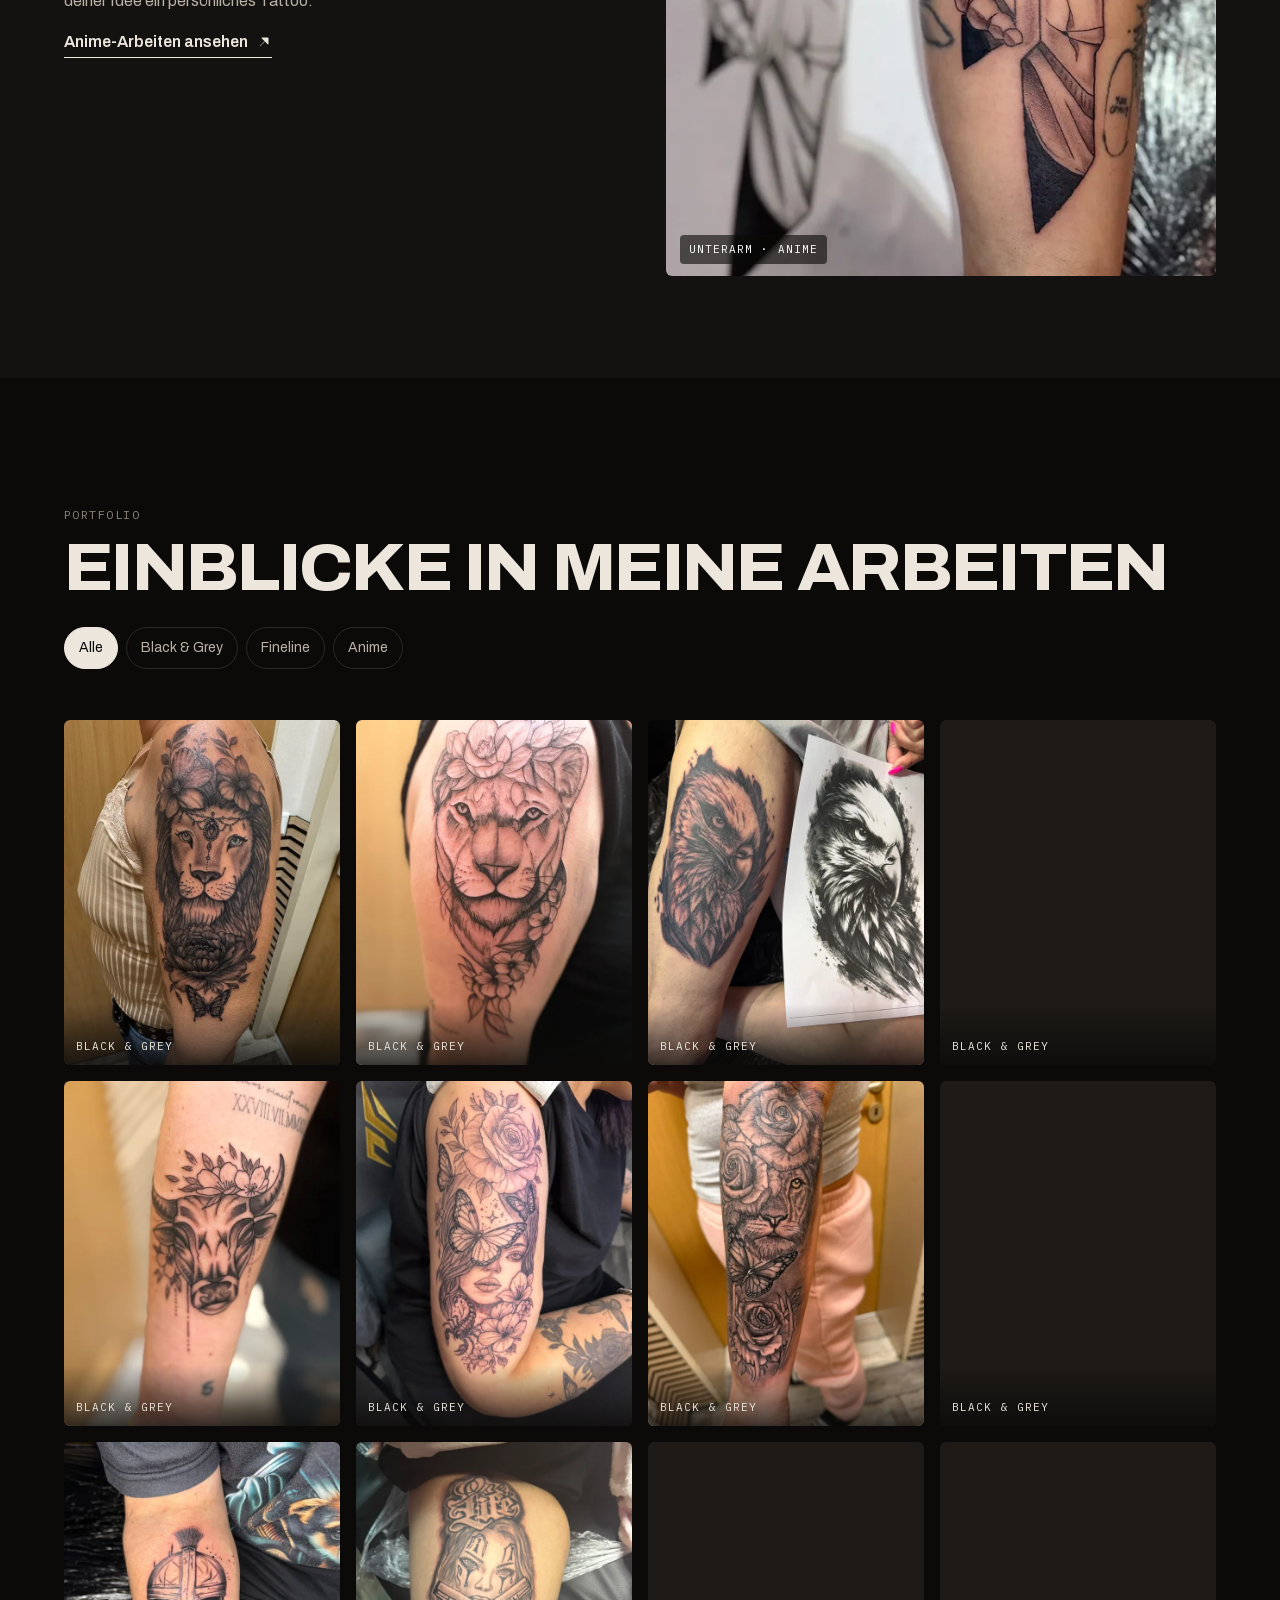
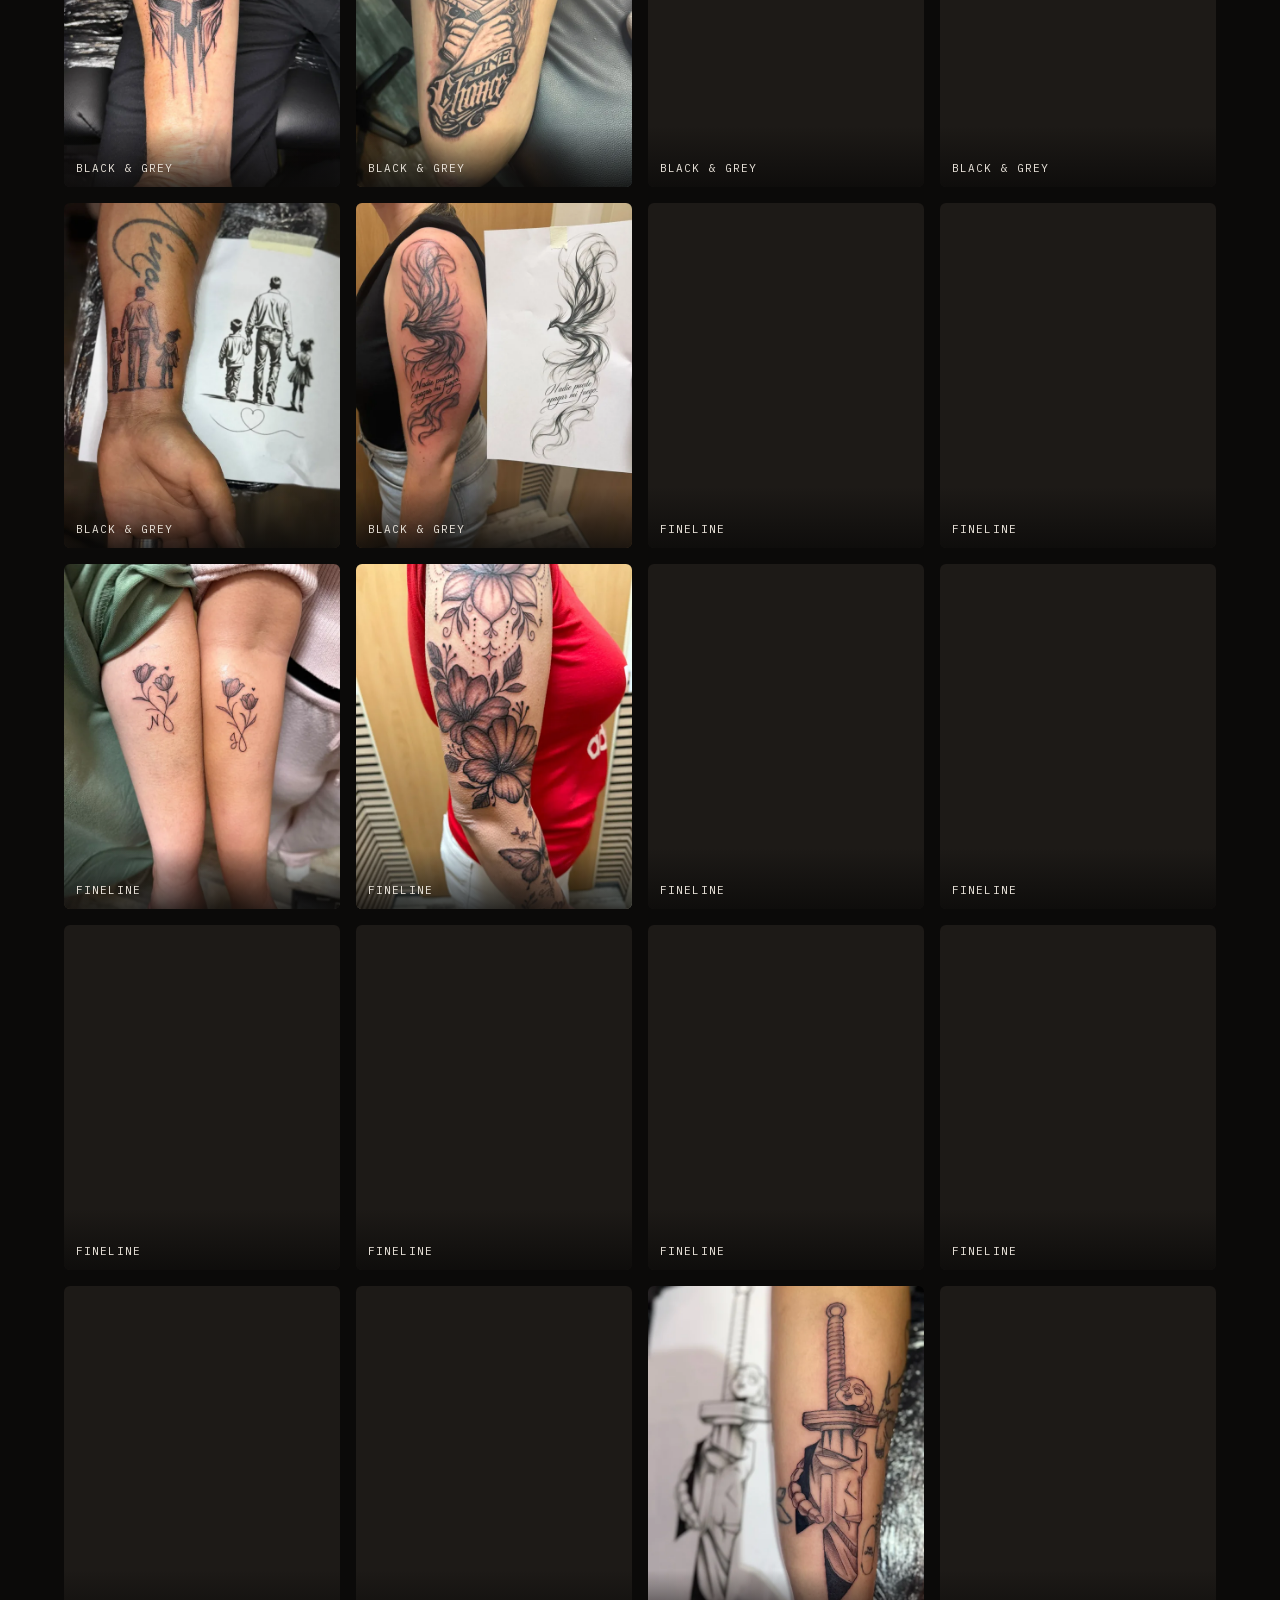
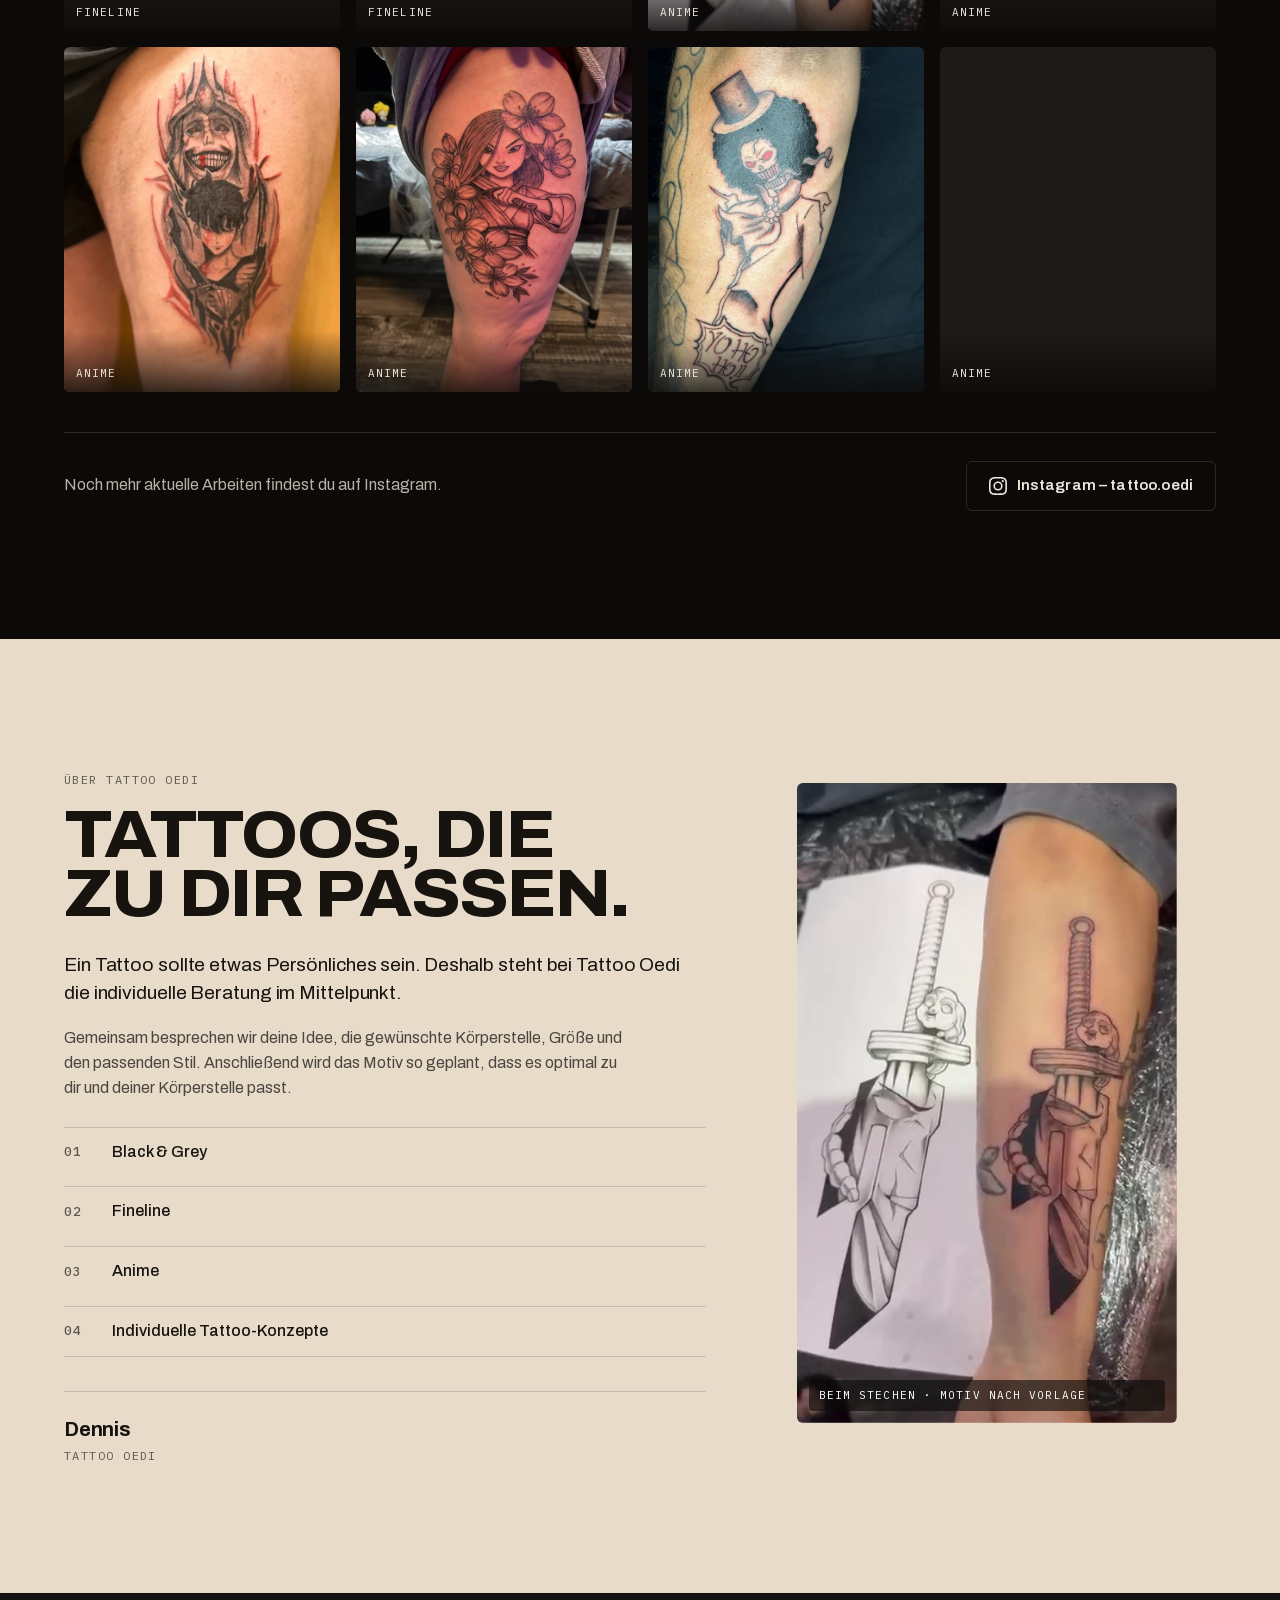
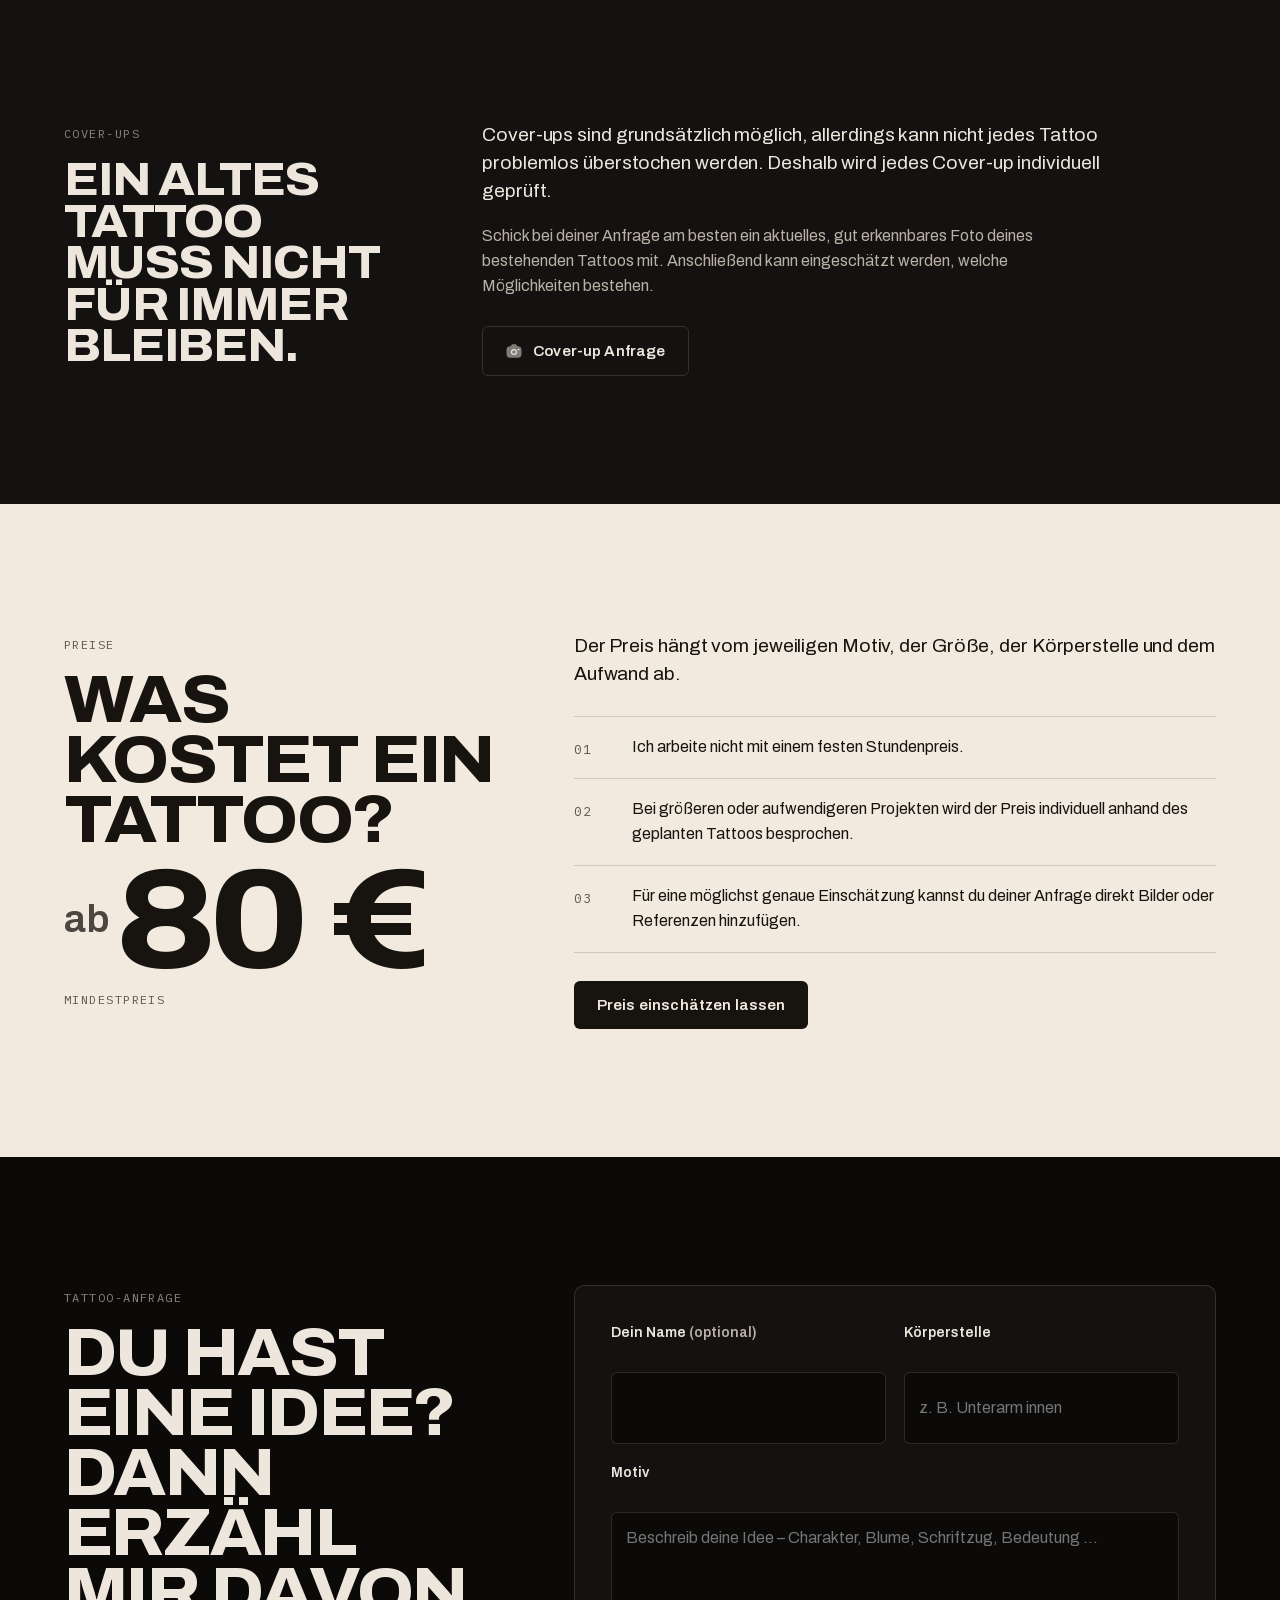
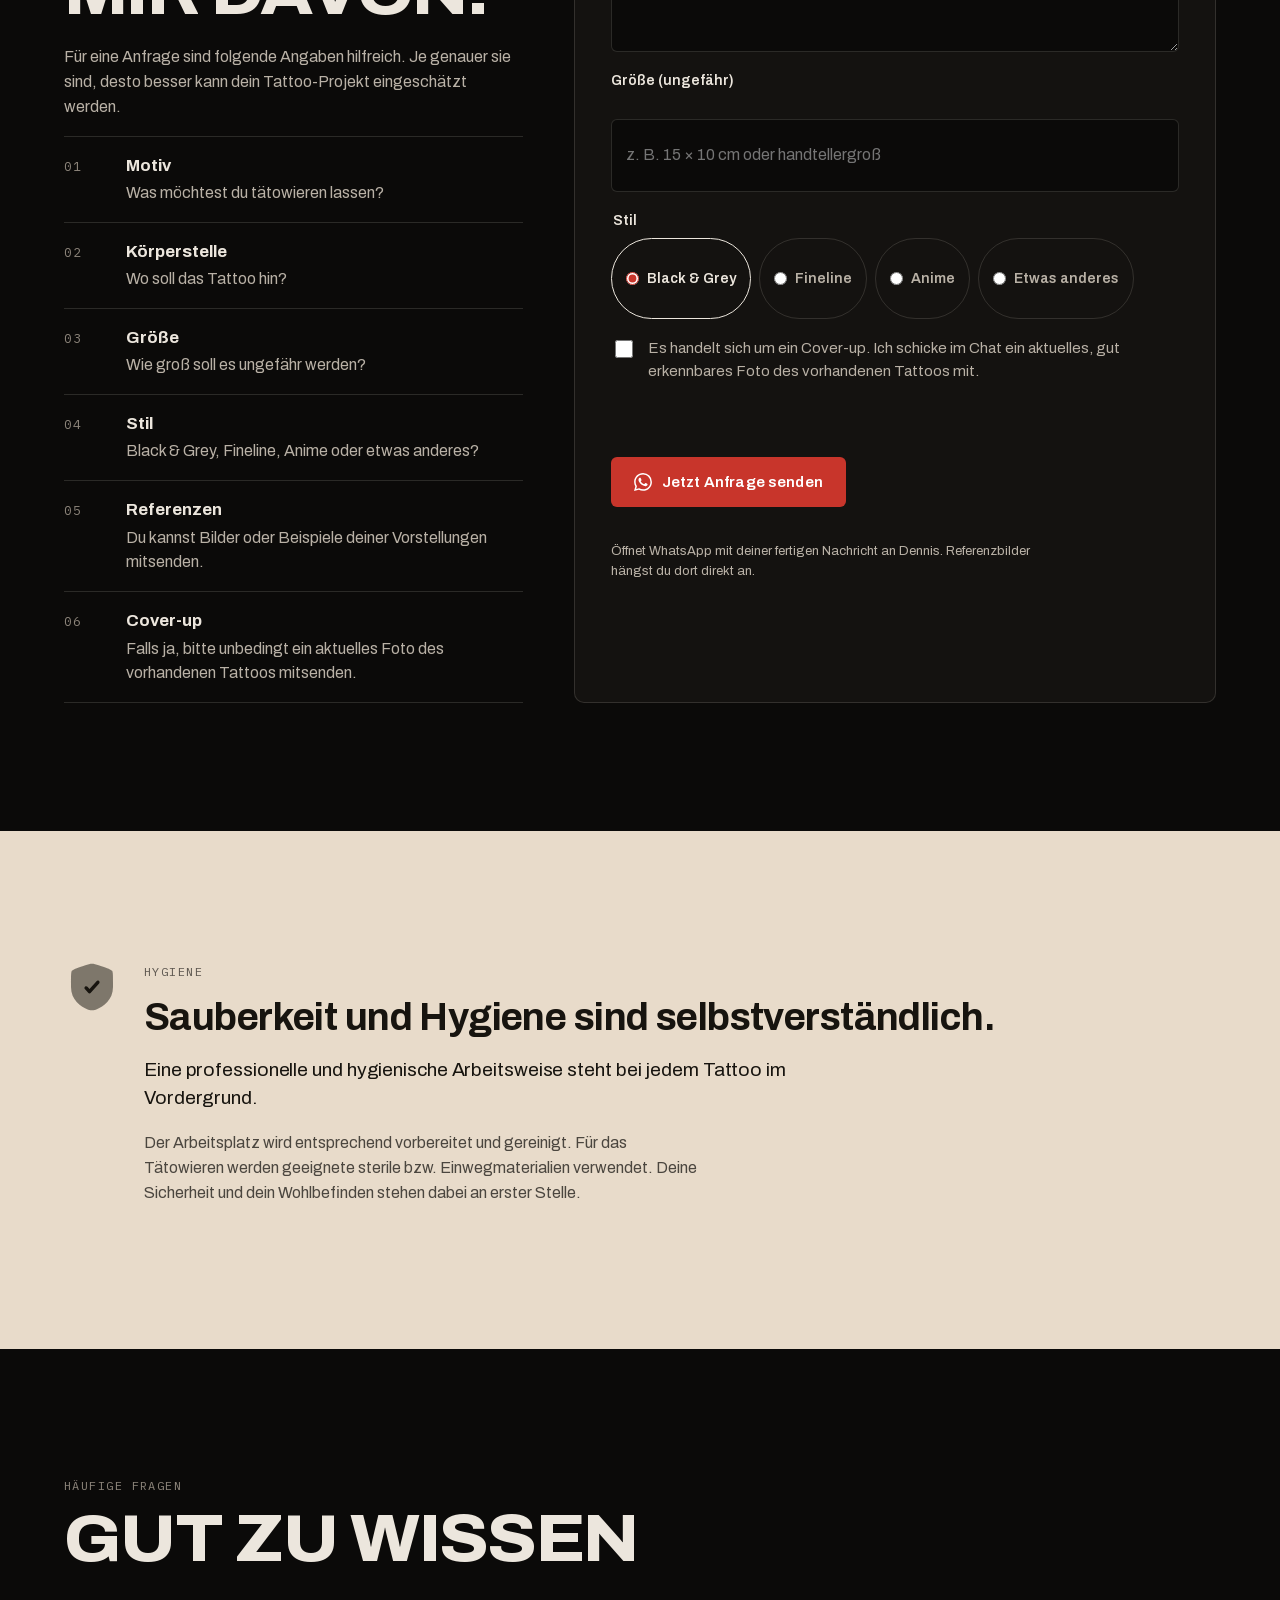
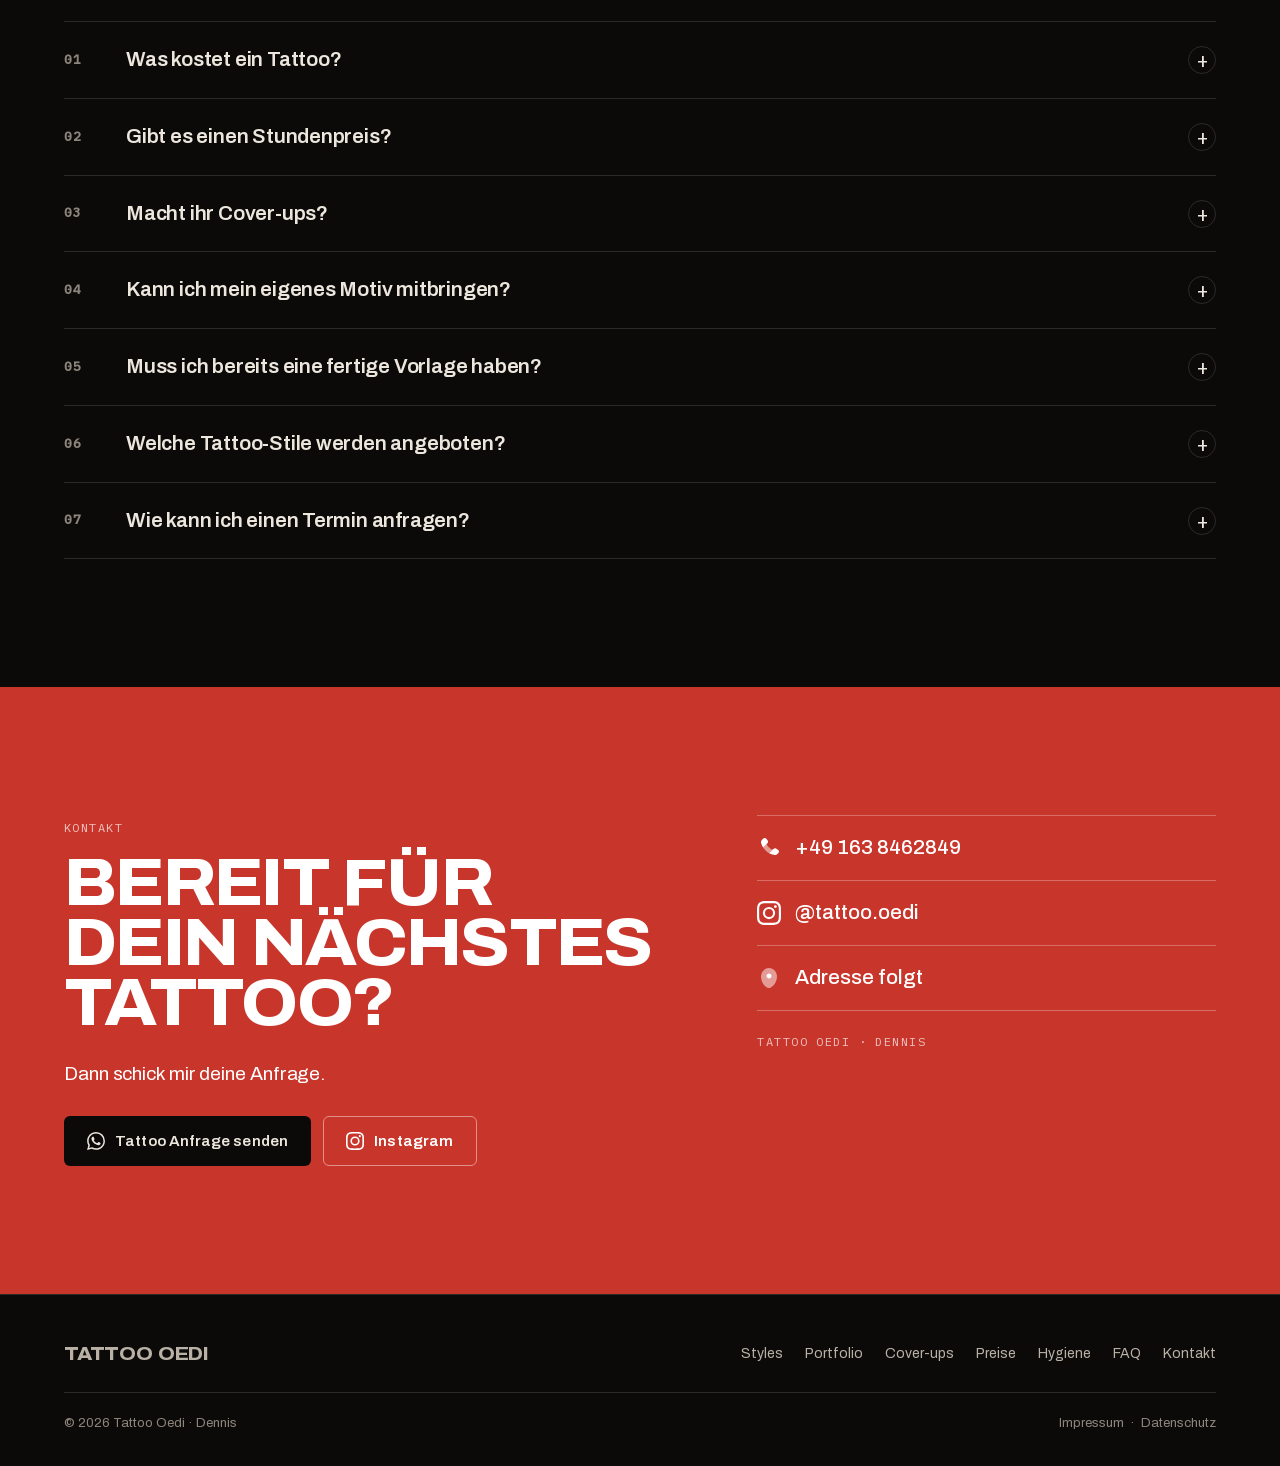
==== commit 551d8663: "Widen eagle photo to show stencil, add 7 gallery works" ====
--- a/index.html
+++ b/index.html
@@ -482,6 +482,18 @@
         </button>
         <figcaption>Black & Grey</figcaption>
       </figure>
+      <figure data-cat="bg">
+        <button type="button" aria-label="Vater mit zwei Kindern von hinten in Black & Grey am Handgelenk, daneben die Vorlage – groß ansehen">
+          <img src="img-vater-kinder-640.webp" srcset="img-vater-kinder-640.webp 640w, img-vater-kinder-1200.webp 1200w" sizes="(max-width:639px) 50vw, (max-width:1099px) 33vw, 25vw" width="640" height="800" loading="lazy" decoding="async" data-full="img-vater-kinder-1200.webp" alt="Vater mit zwei Kindern von hinten in Black & Grey am Handgelenk, daneben die Vorlage">
+        </button>
+        <figcaption>Black & Grey</figcaption>
+      </figure>
+      <figure data-cat="bg">
+        <button type="button" aria-label="Phönix aus Rauchlinien mit Schriftzug „Nadie puede apagar mi fuego“ auf dem Oberarm, daneben die Vorlage – groß ansehen">
+          <img src="img-phoenix-rauch-640.webp" srcset="img-phoenix-rauch-640.webp 640w, img-phoenix-rauch-1200.webp 1200w" sizes="(max-width:639px) 50vw, (max-width:1099px) 33vw, 25vw" width="640" height="800" loading="lazy" decoding="async" data-full="img-phoenix-rauch-1200.webp" alt="Phönix aus Rauchlinien mit Schriftzug „Nadie puede apagar mi fuego“ auf dem Oberarm, daneben die Vorlage">
+        </button>
+        <figcaption>Black & Grey</figcaption>
+      </figure>
       <figure data-cat="fl">
         <button type="button" aria-label="Lotusblüte mit Blättern in feinen Linien auf der Schulter – groß ansehen">
           <img src="img-lotus-schulter-640.webp" srcset="img-lotus-schulter-640.webp 640w, img-lotus-schulter-1200.webp 1200w" sizes="(max-width:639px) 50vw, (max-width:1099px) 33vw, 25vw" width="640" height="800" loading="lazy" decoding="async" data-full="img-lotus-schulter-1200.webp" alt="Lotusblüte mit Blättern in feinen Linien auf der Schulter">
@@ -521,6 +533,36 @@
       <figure data-cat="fl">
         <button type="button" aria-label="Kleine Fineline-Dinos mit Daten und Sternzeichen auf dem Unterarm – groß ansehen">
           <img src="img-dinos-daten-640.webp" srcset="img-dinos-daten-640.webp 640w, img-dinos-daten-1200.webp 1200w" sizes="(max-width:639px) 50vw, (max-width:1099px) 33vw, 25vw" width="640" height="800" loading="lazy" decoding="async" data-full="img-dinos-daten-1200.webp" alt="Kleine Fineline-Dinos mit Daten und Sternzeichen auf dem Unterarm">
+        </button>
+        <figcaption>Fineline</figcaption>
+      </figure>
+      <figure data-cat="fl">
+        <button type="button" aria-label="Fineline-Blüte mit Blättern und Ranken auf dem Unterschenkel – groß ansehen">
+          <img src="img-nelke-fineline-640.webp" srcset="img-nelke-fineline-640.webp 640w, img-nelke-fineline-1200.webp 1200w" sizes="(max-width:639px) 50vw, (max-width:1099px) 33vw, 25vw" width="640" height="800" loading="lazy" decoding="async" data-full="img-nelke-fineline-1200.webp" alt="Fineline-Blüte mit Blättern und Ranken auf dem Unterschenkel">
+        </button>
+        <figcaption>Fineline</figcaption>
+      </figure>
+      <figure data-cat="fl">
+        <button type="button" aria-label="Löwin mit Krone, Blüten und Schmetterlingen als Fineline-Motiv über das ganze Schienbein – groß ansehen">
+          <img src="img-loewin-krone-bein-640.webp" srcset="img-loewin-krone-bein-640.webp 640w, img-loewin-krone-bein-1200.webp 1200w" sizes="(max-width:639px) 50vw, (max-width:1099px) 33vw, 25vw" width="640" height="800" loading="lazy" decoding="async" data-full="img-loewin-krone-bein-1200.webp" alt="Löwin mit Krone, Blüten und Schmetterlingen als Fineline-Motiv über das ganze Schienbein">
+        </button>
+        <figcaption>Fineline</figcaption>
+      </figure>
+      <figure data-cat="fl">
+        <button type="button" aria-label="Kirschblütenranke vom Schienbein über den Knöchel bis auf den Fuß – groß ansehen">
+          <img src="img-kirschblueten-fuss-640.webp" srcset="img-kirschblueten-fuss-640.webp 640w, img-kirschblueten-fuss-1200.webp 1200w" sizes="(max-width:639px) 50vw, (max-width:1099px) 33vw, 25vw" width="640" height="800" loading="lazy" decoding="async" data-full="img-kirschblueten-fuss-1200.webp" alt="Kirschblütenranke vom Schienbein über den Knöchel bis auf den Fuß">
+        </button>
+        <figcaption>Fineline</figcaption>
+      </figure>
+      <figure data-cat="fl">
+        <button type="button" aria-label="Fineline-Portrait eines schlafenden Babys mit Schriftzug „Amalia-Julie“ auf dem Unterarm – groß ansehen">
+          <img src="img-baby-portrait-640.webp" srcset="img-baby-portrait-640.webp 640w, img-baby-portrait-1200.webp 1200w" sizes="(max-width:639px) 50vw, (max-width:1099px) 33vw, 25vw" width="640" height="800" loading="lazy" decoding="async" data-full="img-baby-portrait-1200.webp" alt="Fineline-Portrait eines schlafenden Babys mit Schriftzug „Amalia-Julie“ auf dem Unterarm">
+        </button>
+        <figcaption>Fineline</figcaption>
+      </figure>
+      <figure data-cat="fl">
+        <button type="button" aria-label="Drei Schmetterlinge mit Daten in feinen Linien auf dem Unterarm – groß ansehen">
+          <img src="img-schmetterlinge-daten-640.webp" srcset="img-schmetterlinge-daten-640.webp 640w, img-schmetterlinge-daten-1200.webp 1200w" sizes="(max-width:639px) 50vw, (max-width:1099px) 33vw, 25vw" width="640" height="800" loading="lazy" decoding="async" data-full="img-schmetterlinge-daten-1200.webp" alt="Drei Schmetterlinge mit Daten in feinen Linien auf dem Unterarm">
         </button>
         <figcaption>Fineline</figcaption>
       </figure>
